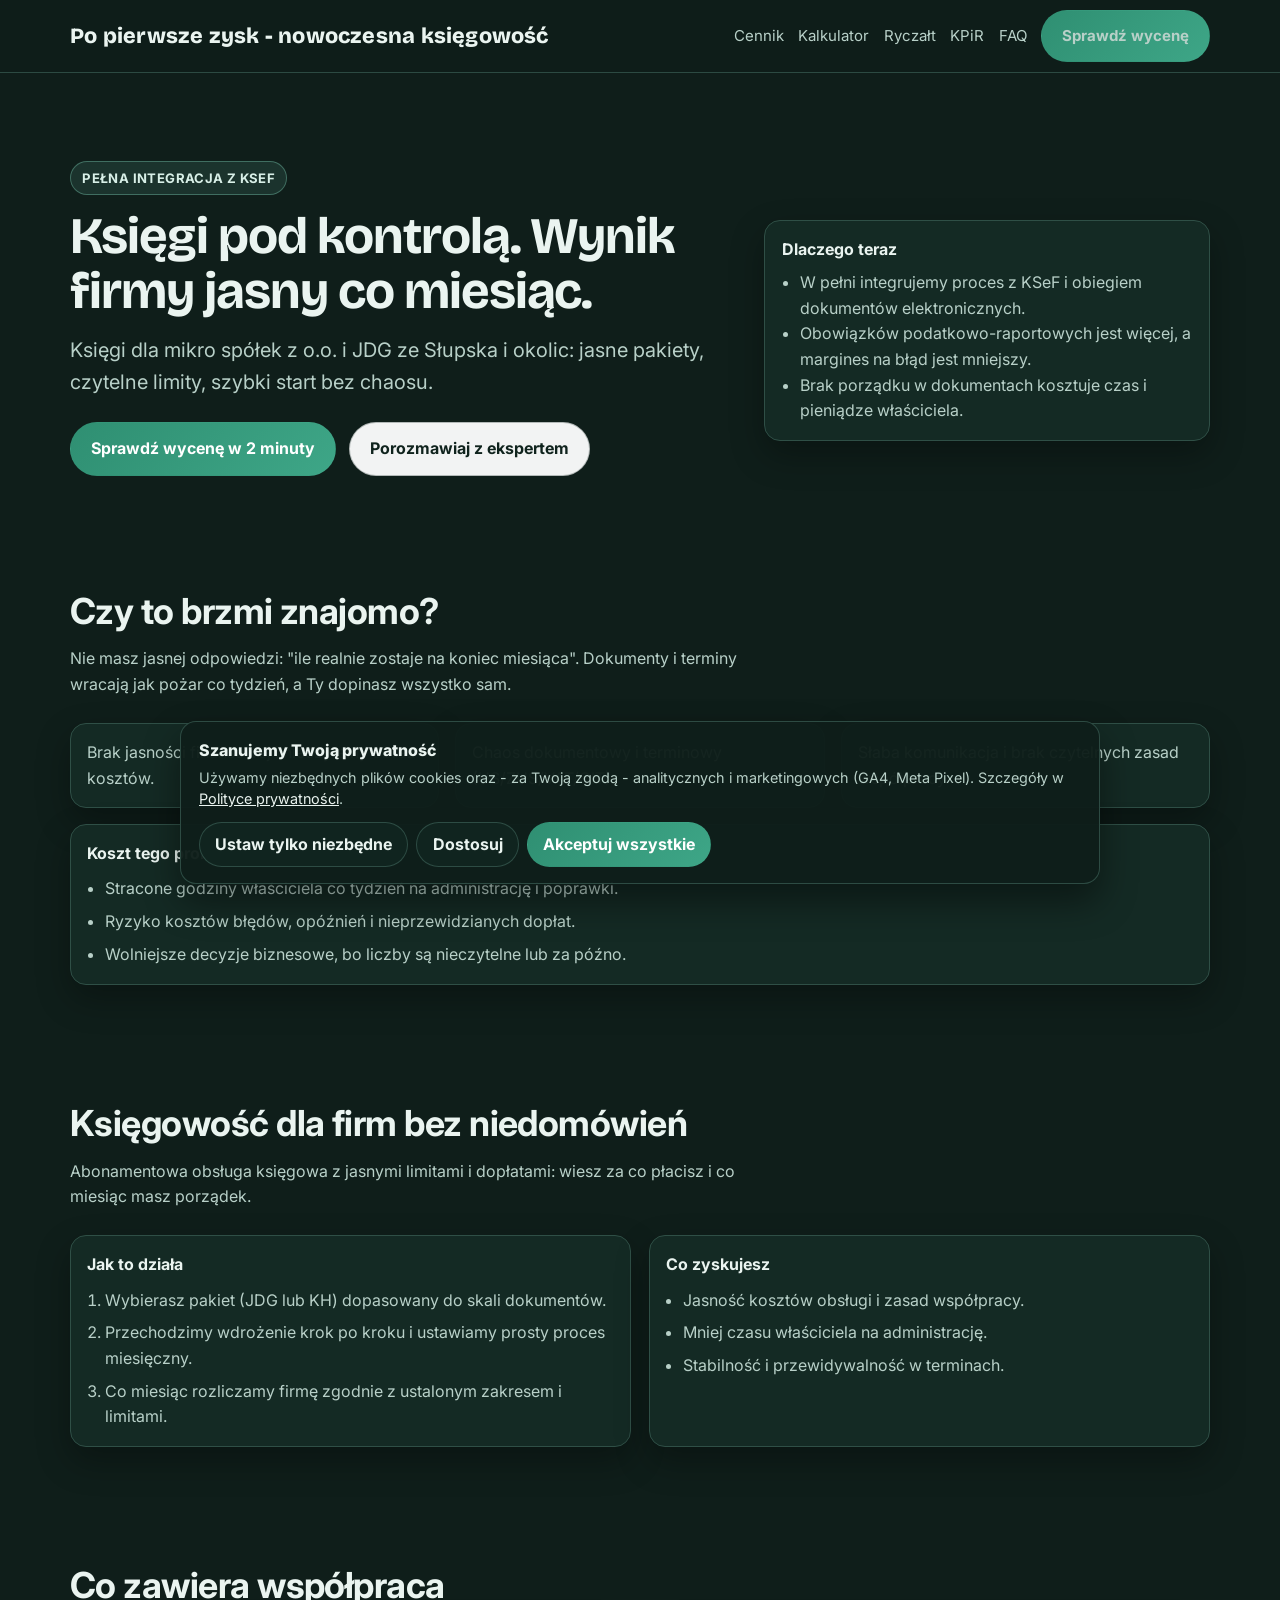
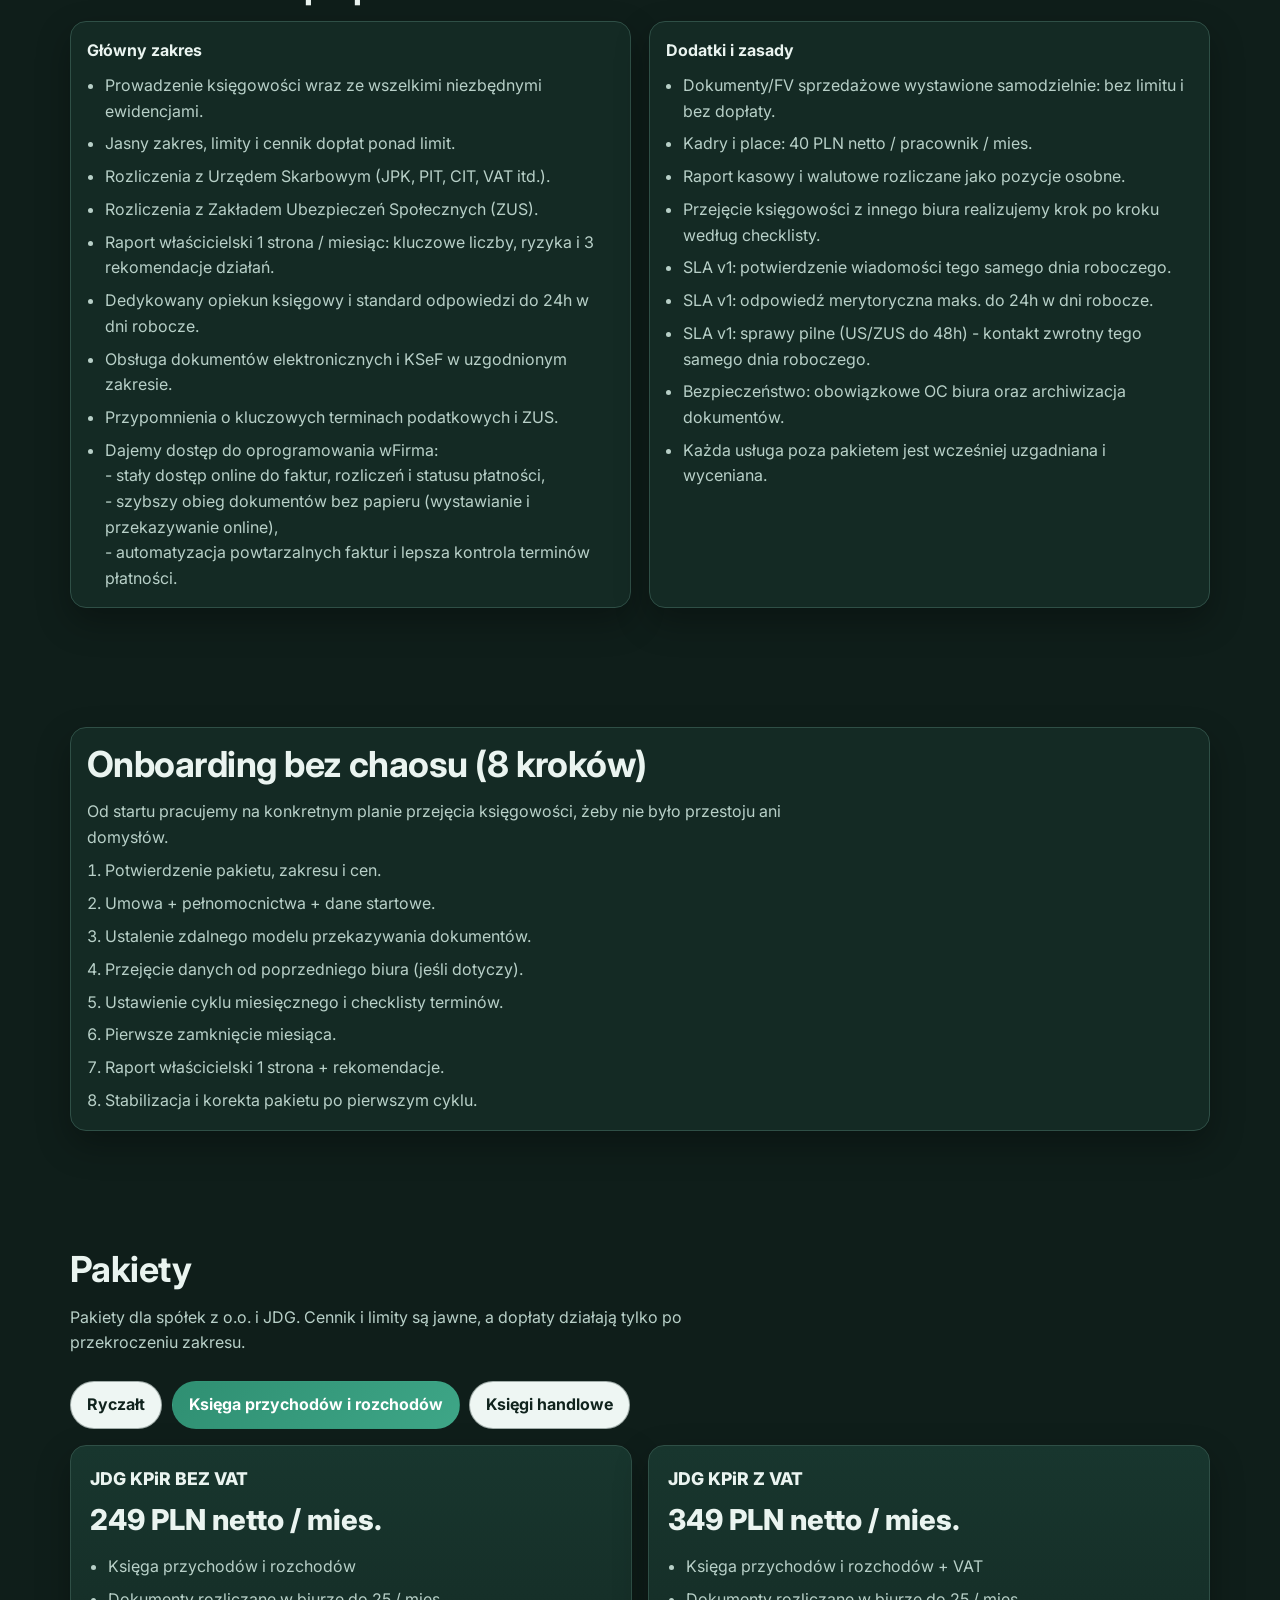
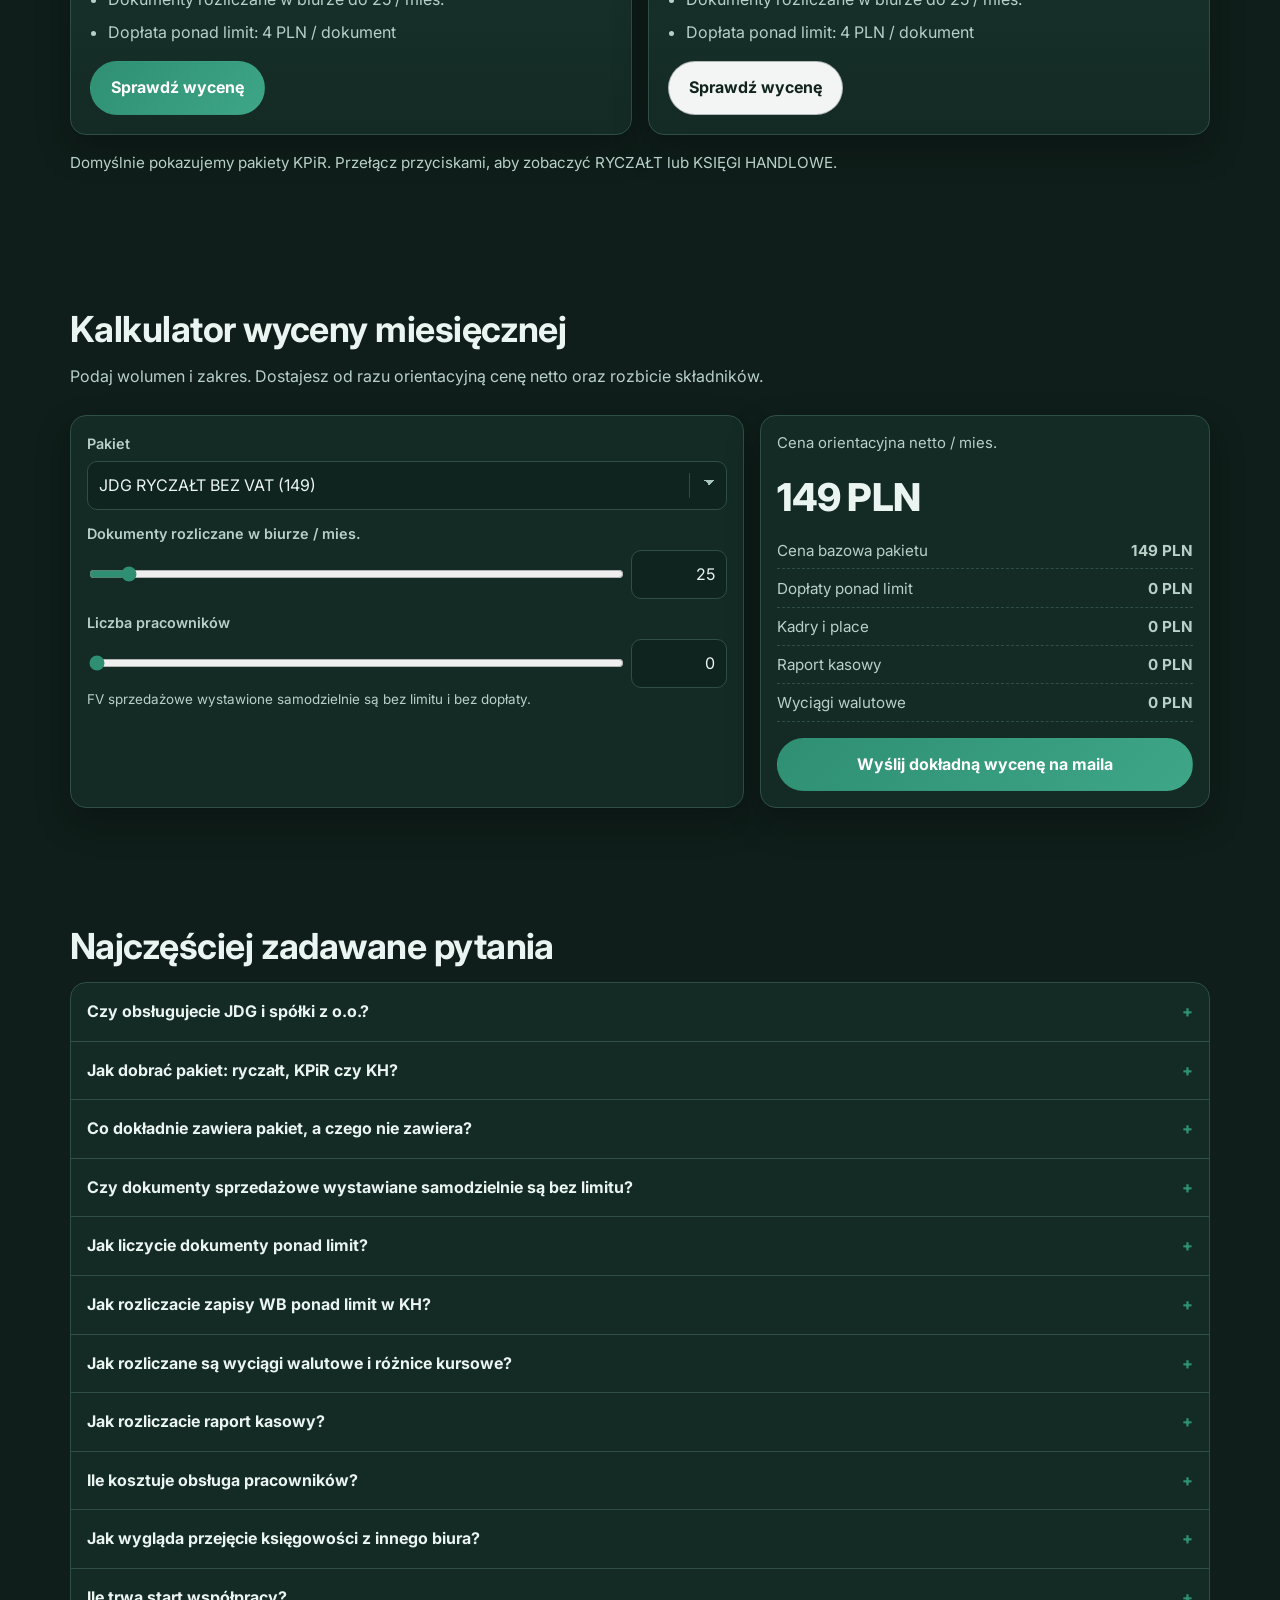
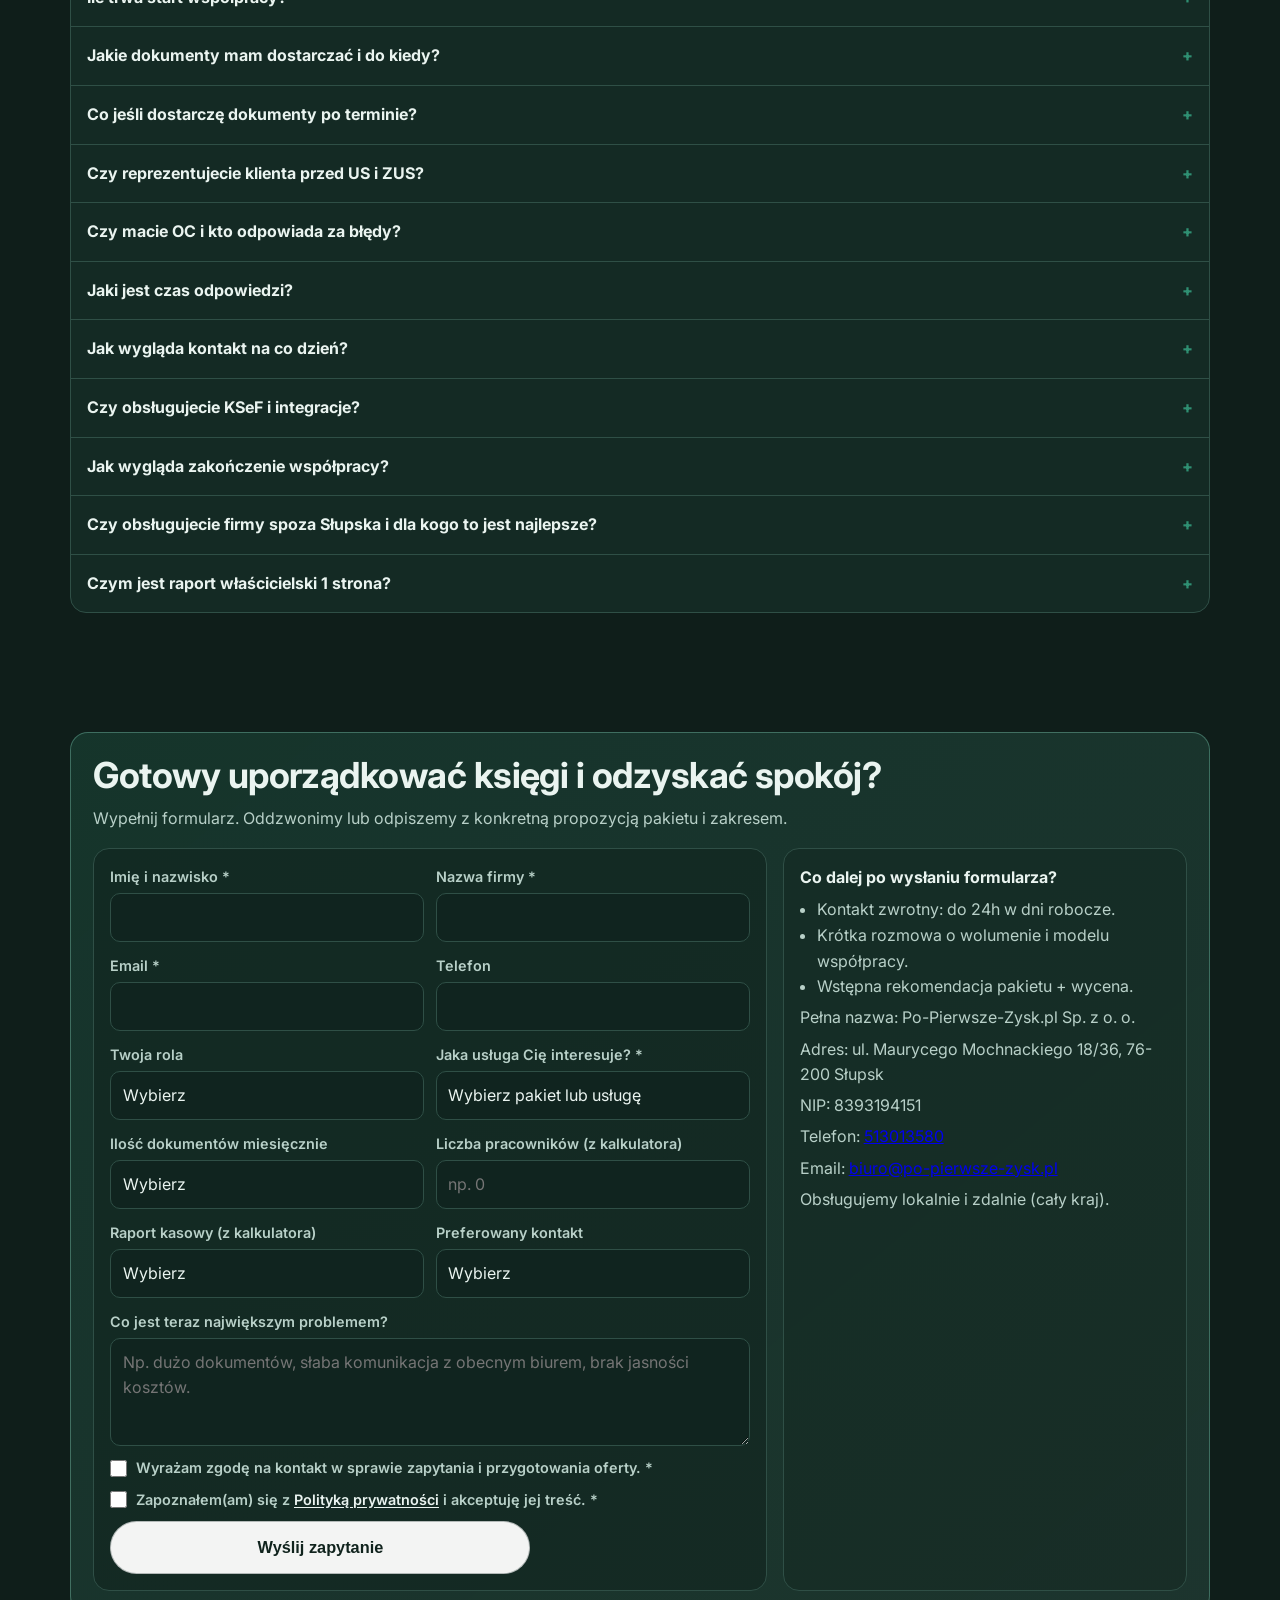
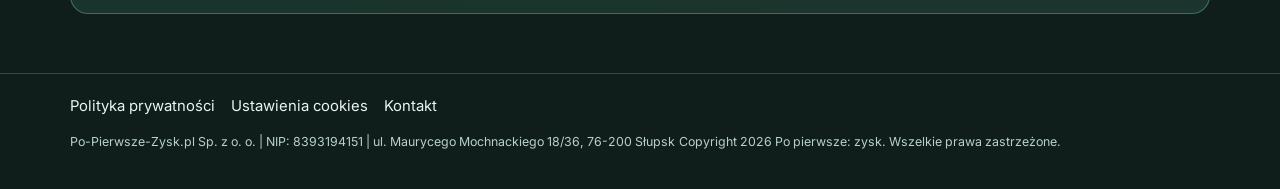
==== index.html @ f2d16a64 "init: po-pierwsze-zysk site" ====
<!doctype html>
<html lang="pl">
<head>
  <meta charset="utf-8">
  <meta name="viewport" content="width=device-width, initial-scale=1">
  <title>Po pierwsze: zysk | Nowoczesna księgowość dla firm</title>
  <meta name="description" content="Księgowość dla JDG i mikro spółek z o.o. Jasne pakiety, czytelne limity i szybki start bez chaosu.">
  <meta name="robots" content="index,follow">
  <link rel="canonical" href="https://po-pierwsze-zysk.pl/">
  <meta property="og:type" content="website">
  <meta property="og:locale" content="pl_PL">
  <meta property="og:title" content="Po pierwsze: zysk | Nowoczesna księgowość dla firm">
  <meta property="og:description" content="Księgowość dla JDG i mikro spółek z o.o. Jasne pakiety, czytelne limity i szybki start bez chaosu.">
  <meta property="og:url" content="https://po-pierwsze-zysk.pl/">
  <meta name="twitter:card" content="summary">
  <link rel="icon" type="image/svg+xml" href="data:image/svg+xml,%3Csvg xmlns='http://www.w3.org/2000/svg' viewBox='0 0 64 64'%3E%3Crect width='64' height='64' rx='14' fill='%230f2a23'/%3E%3Ctext x='32' y='41' text-anchor='middle' font-family='Arial' font-size='24' fill='%23d8efe7'%3EPZ%3C/text%3E%3C/svg%3E">
  <link rel="preconnect" href="https://fonts.googleapis.com">
  <link rel="preconnect" href="https://fonts.gstatic.com" crossorigin>
  <link href="https://fonts.googleapis.com/css2?family=Bricolage+Grotesque:wght@500;700;800&family=Inter:wght@400;500;600;700;800&display=swap" rel="stylesheet">
  <script>
    window.PIERWSZE_ZYSK_SITE = window.PIERWSZE_ZYSK_SITE || {};
    window.PIERWSZE_ZYSK_SITE.gaMeasurementId = "G-PWDPCYBSS1";
    window.PIERWSZE_ZYSK_SITE.metaPixelId = "1621726141874033";
    window.PIERWSZE_ZYSK_SITE.cookieConsentStorageKey = "ppz_cookie_consent_v1";
    window.PIERWSZE_ZYSK_SITE.cookieConsentVersion = "2026-02-25";
    window.PIERWSZE_ZYSK_SITE.attributionStorageKey = "ppz_attribution_v1";
  </script>
  <script src="./assets/ppz-consent.js"></script>
  <style>
    :root {
      --bg: #0f1e1a;
      --surface: #142a24;
      --surface-soft: #1b3630;
      --text: #eaf4f0;
      --text-muted: #b8d0c8;
      --border: #2f4f46;
      --primary: #2f8f72;
      --primary-strong: #226a55;
      --accent: #6eb7a0;
      --shadow: 0 14px 34px rgba(0, 0, 0, 0.3);
      --radius: 16px;
      --maxw: 1140px;
    }

    * { box-sizing: border-box; }
    html { scroll-behavior: smooth; }
    body {
      margin: 0;
      font-family: Inter, "SF Pro Display", -apple-system, BlinkMacSystemFont, "Segoe UI", sans-serif;
      color: var(--text);
      background:
        radial-gradient(1200px 520px at 20% -8%, rgba(47,143,114,0.22), transparent 62%),
        radial-gradient(1000px 450px at 88% -12%, rgba(110,183,160,0.14), transparent 62%),
        var(--bg);
      line-height: 1.6;
    }

    .container {
      width: min(var(--maxw), 92vw);
      margin-inline: auto;
    }

    .site-header {
      position: sticky;
      top: 0;
      z-index: 20;
      border-bottom: 1px solid rgba(47, 79, 70, 0.92);
      background: rgba(15, 30, 26, 0.92);
      backdrop-filter: blur(10px);
    }

    .nav-wrap {
      display: flex;
      align-items: center;
      justify-content: space-between;
      min-height: 72px;
      gap: 1rem;
    }

    .brand {
      font-weight: 800;
      font-size: clamp(1.12rem, 1.7vw, 1.36rem);
      letter-spacing: 0.01em;
      font-family: "Bricolage Grotesque", Inter, sans-serif;
      color: var(--text);
      text-decoration: none;
    }

    .nav {
      display: flex;
      align-items: center;
      gap: 0.9rem;
      flex-wrap: wrap;
    }

    .nav a {
      color: var(--text-muted);
      text-decoration: none;
      font-size: 0.94rem;
      transition: color 180ms ease;
    }

    .nav a:hover,
    .nav a:focus-visible { color: var(--text); }

    .btn {
      display: inline-flex;
      align-items: center;
      justify-content: center;
      border-radius: 999px;
      border: 1px solid transparent;
      padding: 0.8rem 1.25rem;
      font-weight: 700;
      text-decoration: none;
      transition: transform 180ms ease, box-shadow 180ms ease, background-color 180ms ease;
      cursor: pointer;
      white-space: nowrap;
    }

    .btn:hover,
    .btn:focus-visible {
      transform: translateY(-2px);
      box-shadow: 0 10px 24px rgba(47, 143, 114, 0.35);
    }

    .btn-primary {
      background: linear-gradient(135deg, var(--primary), #3ea687);
      color: #fff;
    }

    .btn-primary:hover,
    .btn-primary:focus-visible { background: linear-gradient(135deg, var(--primary-strong), #2f8f72); }

    .btn-ghost {
      border-color: rgba(16, 35, 29, 0.28);
      background: rgba(255,255,255,0.95);
      color: #10231d;
    }

    .btn-ghost:hover,
    .btn-ghost:focus-visible {
      background: #ffffff;
      color: #081711;
      border-color: rgba(16, 35, 29, 0.45);
    }

    .btn-contact-submit {
      width: 100%;
      max-width: 420px;
      padding: 0.98rem 1.55rem;
      font-size: 1.02rem;
    }

    .hero {
      padding: 5.5rem 0 3.5rem;
    }

    .hero-grid {
      display: grid;
      grid-template-columns: 1fr;
      gap: 1.5rem;
      align-items: center;
    }

    .hero-badge {
      display: inline-flex;
      align-items: center;
      gap: 0.45rem;
      margin: 0 0 0.85rem;
      padding: 0.35rem 0.7rem;
      border-radius: 999px;
      border: 1px solid rgba(110, 183, 160, 0.45);
      background: rgba(110, 183, 160, 0.14);
      color: #d8efe7;
      font-size: 0.82rem;
      font-weight: 700;
      letter-spacing: 0.03em;
      text-transform: uppercase;
    }

    h1 {
      margin: 0;
      font-family: "Bricolage Grotesque", Inter, sans-serif;
      font-size: clamp(2rem, 4vw, 3.8rem);
      line-height: 1.07;
      letter-spacing: -0.02em;
    }

    .lead {
      margin: 1rem 0 0;
      color: var(--text-muted);
      font-size: clamp(1rem, 2vw, 1.25rem);
      max-width: 66ch;
    }

    .hero-cta {
      margin-top: 1.5rem;
      display: flex;
      gap: 0.8rem;
      flex-wrap: wrap;
    }

    .hero-note {
      margin-top: 1.5rem;
      border: 1px solid var(--border);
      border-radius: var(--radius);
      background: var(--surface);
      box-shadow: var(--shadow);
      padding: 1rem 1.1rem;
    }

    .hero-note ul {
      margin: 0.5rem 0 0;
      padding-left: 1.1rem;
      color: var(--text-muted);
    }

    section {
      padding: 3.7rem 0;
    }

    h2 {
      margin: 0 0 0.9rem;
      font-size: clamp(1.6rem, 2.8vw, 2.35rem);
      line-height: 1.15;
      letter-spacing: -0.015em;
    }

    .section-intro {
      margin: 0 0 1.6rem;
      color: var(--text-muted);
      max-width: 70ch;
    }

    .cards {
      display: grid;
      grid-template-columns: 1fr;
      gap: 1rem;
    }

    .card {
      background: var(--surface);
      border: 1px solid var(--border);
      border-radius: var(--radius);
      padding: 1rem 1rem;
      box-shadow: var(--shadow);
      transition: transform 180ms ease, box-shadow 180ms ease;
    }

    .card:hover,
    .card:focus-within {
      transform: translateY(-4px);
      box-shadow: 0 16px 34px rgba(0, 0, 0, 0.32);
    }

    .card p {
      margin: 0;
      color: var(--text-muted);
    }

    .list {
      margin: 0;
      padding-left: 1.1rem;
      color: var(--text-muted);
    }

    .list li + li { margin-top: 0.45rem; }

    .split {
      display: grid;
      gap: 1.1rem;
      grid-template-columns: 1fr;
    }

    .pricing {
      display: grid;
      gap: 1rem;
      grid-template-columns: 1fr;
    }

    .pricing-switch {
      display: flex;
      flex-wrap: wrap;
      gap: 0.6rem;
      margin-bottom: 1rem;
    }

    .pricing-switch-btn {
      border: 1px solid rgba(16, 35, 29, 0.35);
      border-radius: 999px;
      background: #eef6f3;
      color: #10231d;
      padding: 0.62rem 1rem;
      font: inherit;
      font-weight: 700;
      cursor: pointer;
      transition: background-color 160ms ease, color 160ms ease, border-color 160ms ease, transform 160ms ease;
    }

    .pricing-switch-btn:hover,
    .pricing-switch-btn:focus-visible {
      transform: translateY(-1px);
      border-color: rgba(47, 143, 114, 0.9);
      background: #ffffff;
      color: #081711;
    }

    .pricing-switch-btn[aria-pressed="true"] {
      background: linear-gradient(135deg, var(--primary), #3ea687);
      color: #fff;
      border-color: transparent;
    }

    .pricing-group {
      display: none;
      gap: 1rem;
      grid-template-columns: 1fr;
    }

    .pricing-group.is-active {
      display: grid;
    }

    .price-card {
      border: 1px solid var(--border);
      border-radius: var(--radius);
      background: linear-gradient(180deg, #18362e, #142a24);
      box-shadow: var(--shadow);
      padding: 1.2rem;
      transition: transform 180ms ease, box-shadow 180ms ease;
    }

    .price-card:hover {
      transform: translateY(-4px);
      box-shadow: 0 18px 36px rgba(47, 143, 114, 0.25);
    }

    .price-name {
      margin: 0;
      font-size: 1.1rem;
      font-weight: 800;
    }

    .price-value {
      margin: 0.25rem 0 0.7rem;
      font-size: 1.8rem;
      font-weight: 800;
    }

    .price-note {
      margin-top: 1rem;
      color: var(--text-muted);
      font-size: 0.95rem;
    }

    .calc-wrap {
      display: grid;
      gap: 1rem;
      grid-template-columns: 1fr;
    }

    .calc-panel {
      border: 1px solid var(--border);
      border-radius: var(--radius);
      background: var(--surface);
      box-shadow: var(--shadow);
      padding: 1rem;
    }

    .calc-grid {
      display: grid;
      gap: 0.75rem;
      grid-template-columns: 1fr;
    }

    .calc-field {
      display: grid;
      gap: 0.35rem;
    }

    .calc-field-full {
      grid-column: 1 / -1;
    }

    .calc-field label {
      font-size: 0.9rem;
      color: var(--text-muted);
      font-weight: 600;
      display: flex;
      justify-content: space-between;
      align-items: center;
      gap: 0.6rem;
    }

    .calc-field input,
    .calc-field select {
      width: 100%;
      border: 1px solid var(--border);
      border-radius: 10px;
      background: #10241f;
      color: var(--text);
      padding: 0.65rem 0.7rem;
      font: inherit;
    }

    .calc-field select,
    .contact-field select {
      appearance: none;
      -webkit-appearance: none;
      -moz-appearance: none;
      background-image:
        linear-gradient(45deg, transparent 50%, #a8c6bc 50%),
        linear-gradient(135deg, #a8c6bc 50%, transparent 50%),
        linear-gradient(to right, rgba(47, 79, 70, 0.95), rgba(47, 79, 70, 0.95));
      background-position:
        calc(100% - 17px) calc(50% - 3px),
        calc(100% - 12px) calc(50% - 3px),
        calc(100% - 2.3rem) 50%;
      background-size: 5px 5px, 5px 5px, 1px 1.55rem;
      background-repeat: no-repeat;
      padding-right: 2.7rem;
      cursor: pointer;
      transition: border-color 160ms ease, background-color 160ms ease, box-shadow 160ms ease;
    }

    .calc-field select:hover,
    .contact-field select:hover {
      border-color: rgba(62, 166, 135, 0.7);
      background-color: #123129;
    }

    .calc-field input:focus-visible,
    .calc-field select:focus-visible {
      outline: 2px solid rgba(62, 166, 135, 0.5);
      outline-offset: 1px;
      border-color: rgba(62, 166, 135, 0.6);
    }

    .calc-field input[type="range"] {
      padding: 0;
      border: 0;
      background: transparent;
      accent-color: var(--primary);
    }

    .calc-range-row {
      display: grid;
      gap: 0.6rem;
      grid-template-columns: 1fr 96px;
      align-items: center;
    }

    .calc-number {
      text-align: right;
      font-weight: 700;
      appearance: textfield;
      -moz-appearance: textfield;
    }

    .calc-number::-webkit-outer-spin-button,
    .calc-number::-webkit-inner-spin-button {
      -webkit-appearance: none;
      margin: 0;
    }

    .slider-val {
      display: inline-block;
      min-width: 2.1rem;
      padding: 0.08rem 0.45rem;
      border: 1px solid var(--border);
      border-radius: 999px;
      background: #10241f;
      color: var(--text);
      text-align: center;
      font-size: 0.84rem;
      font-weight: 700;
      line-height: 1.3;
    }

    .calc-hint {
      margin: 0.1rem 0 0;
      color: var(--text-muted);
      font-size: 0.84rem;
    }

    .calc-result {
      display: grid;
      gap: 0.65rem;
    }

    .calc-total {
      font-size: clamp(1.7rem, 3vw, 2.4rem);
      font-weight: 800;
      letter-spacing: -0.02em;
      margin: 0;
    }

    .calc-breakdown {
      margin: 0;
      padding: 0;
      list-style: none;
      display: grid;
      gap: 0.45rem;
      color: var(--text-muted);
    }

    .calc-breakdown li {
      display: flex;
      justify-content: space-between;
      gap: 1rem;
      border-bottom: 1px dashed var(--border);
      padding-bottom: 0.35rem;
      font-size: 0.95rem;
    }

    .faq {
      border: 1px solid var(--border);
      border-radius: var(--radius);
      overflow: hidden;
      background: var(--surface);
    }

    .faq-item + .faq-item { border-top: 1px solid var(--border); }

    .faq-q {
      width: 100%;
      border: 0;
      background: transparent;
      color: var(--text);
      text-align: left;
      padding: 1rem 1rem;
      font: inherit;
      font-weight: 700;
      display: flex;
      justify-content: space-between;
      gap: 1rem;
      cursor: pointer;
    }

    .faq-q:hover { background: var(--surface-soft); }

    .faq-q .chevron {
      transition: transform 220ms ease;
      color: var(--primary);
      font-weight: 800;
    }

    .faq-q[aria-expanded="true"] .chevron { transform: rotate(180deg); }

    .faq-a {
      max-height: 0;
      overflow: hidden;
      transition: max-height 240ms ease;
    }

    .faq-a p {
      margin: 0;
      padding: 0 1rem 1rem;
      color: var(--text-muted);
    }

    .cta-band {
      border: 1px solid rgba(110, 183, 160, 0.45);
      border-radius: calc(var(--radius) + 2px);
      background: linear-gradient(140deg, rgba(47,143,114,0.2), rgba(110,183,160,0.15));
      padding: 1.4rem;
    }

    .cta-band h2 { margin-bottom: 0.6rem; }

    .contact-layout {
      display: grid;
      gap: 1rem;
      grid-template-columns: 1fr;
    }

    .contact-form {
      border: 1px solid var(--border);
      border-radius: var(--radius);
      background: rgba(15, 30, 26, 0.45);
      padding: 1rem;
    }

    .contact-grid {
      display: grid;
      gap: 0.75rem;
      grid-template-columns: 1fr;
    }

    .contact-field {
      display: grid;
      gap: 0.35rem;
    }

    .contact-field label {
      color: var(--text-muted);
      font-size: 0.9rem;
      font-weight: 600;
    }

    .contact-field input,
    .contact-field select,
    .contact-field textarea {
      width: 100%;
      border: 1px solid var(--border);
      border-radius: 10px;
      background: #10241f;
      color: var(--text);
      padding: 0.65rem 0.7rem;
      font: inherit;
    }

    .contact-field textarea {
      min-height: 108px;
      resize: vertical;
    }

    .contact-field input:focus-visible,
    .contact-field select:focus-visible,
    .contact-field textarea:focus-visible {
      outline: 2px solid rgba(62, 166, 135, 0.5);
      outline-offset: 1px;
      border-color: rgba(62, 166, 135, 0.6);
    }

    .contact-field-full {
      grid-column: 1 / -1;
    }

    .contact-consent {
      display: flex;
      align-items: flex-start;
      gap: 0.55rem;
      color: var(--text-muted);
      font-size: 0.88rem;
      width: fit-content;
    }

    .contact-consent span {
      line-height: 1.35;
    }

    .contact-consent a {
      color: var(--text);
      text-underline-offset: 2px;
    }

    .contact-consent a:hover,
    .contact-consent a:focus-visible {
      color: #ffffff;
    }

    .contact-consent input {
      width: auto;
      min-width: 1.05rem;
      height: 1.05rem;
      margin: 0.1rem 0 0;
      flex: 0 0 auto;
      accent-color: var(--primary);
    }

    .contact-actions {
      display: flex;
      flex-wrap: wrap;
      gap: 0.6rem;
      align-items: center;
    }

    .contact-side {
      border: 1px solid var(--border);
      border-radius: var(--radius);
      background: rgba(15, 30, 26, 0.3);
      padding: 1rem;
      color: var(--text-muted);
    }

    .contact-side strong {
      display: block;
      margin-bottom: 0.45rem;
      color: var(--text);
    }

    .contact-side ul {
      margin: 0.45rem 0 0;
      padding-left: 1.1rem;
    }

    .contact-side p {
      margin: 0.35rem 0 0;
    }

    .footer {
      border-top: 1px solid var(--border);
      padding: 1.3rem 0 2.2rem;
      color: var(--text-muted);
      font-size: 0.93rem;
    }

    .footer-links {
      display: flex;
      flex-wrap: wrap;
      gap: 1rem;
      margin-bottom: 0.7rem;
    }

    .footer a {
      color: var(--text);
      text-decoration: none;
    }

    .footer a:hover,
    .footer a:focus-visible { text-decoration: underline; }

    .reveal {
      opacity: 0;
      transform: translateY(18px);
      transition: opacity 420ms ease, transform 420ms ease;
    }

    .reveal.in-view {
      opacity: 1;
      transform: translateY(0);
    }

    @media (min-width: 760px) {
      .cards { grid-template-columns: repeat(3, minmax(0, 1fr)); }
      .split { grid-template-columns: repeat(2, minmax(0, 1fr)); }
      .pricing { grid-template-columns: 1fr; }
      .pricing-group { grid-template-columns: repeat(2, minmax(0, 1fr)); }
      .hero-grid { grid-template-columns: 1.2fr 0.8fr; }
      .calc-wrap { grid-template-columns: 1.2fr 0.8fr; }
      .calc-grid { grid-template-columns: 1fr; }
      .contact-layout { grid-template-columns: 1.25fr 0.75fr; }
      .contact-grid { grid-template-columns: repeat(2, minmax(0, 1fr)); }
    }

    @media (prefers-reduced-motion: reduce) {
      html { scroll-behavior: auto; }
      .reveal, .card, .btn, .price-card, .faq-a, .faq-q .chevron {
        transition: none !important;
      }
    }
  </style>
</head>
<body>
  <header class="site-header" aria-label="Nagłówek strony">
    <div class="container nav-wrap">
      <a class="brand" href="#top">Po pierwsze zysk - nowoczesna księgowość</a>
      <nav class="nav" aria-label="Nawigacja główna">
        <a href="#cennik">Cennik</a>
        <a href="#kalkulator">Kalkulator</a>
        <a href="./ryczalt-ewidencjonowany.html">Ryczałt</a>
        <a href="./kpir-ksiega-przychodow-i-rozchodow.html">KPiR</a>
        <a href="#faq">FAQ</a>
        <a class="btn btn-primary" href="#kalkulator">Sprawdź wycenę</a>
      </nav>
    </div>
  </header>

  <main id="top">
    <section class="hero">
      <div class="container hero-grid">
        <div class="reveal">
          <p class="hero-badge">Pełna integracja z KSeF</p>
          <h1>Księgi pod kontrolą. Wynik firmy jasny co miesiąc.</h1>
          <p class="lead">Księgi dla mikro spółek z o.o. i JDG ze Słupska i okolic: jasne pakiety, czytelne limity, szybki start bez chaosu.</p>
          <div class="hero-cta">
            <a class="btn btn-primary" href="#kalkulator">Sprawdź wycenę w 2 minuty</a>
            <a class="btn btn-ghost" href="#kontakt">Porozmawiaj z ekspertem</a>
          </div>
        </div>
        <aside class="hero-note reveal" aria-label="Dlaczego teraz">
          <strong>Dlaczego teraz</strong>
          <ul>
            <li>W pełni integrujemy proces z KSeF i obiegiem dokumentów elektronicznych.</li>
            <li>Obowiązków podatkowo-raportowych jest więcej, a margines na błąd jest mniejszy.</li>
            <li>Brak porządku w dokumentach kosztuje czas i pieniądze właściciela.</li>
          </ul>
        </aside>
      </div>
    </section>

    <section id="problem" class="container">
      <h2 class="reveal">Czy to brzmi znajomo?</h2>
      <p class="section-intro reveal">Nie masz jasnej odpowiedzi: "ile realnie zostaje na koniec miesiąca". Dokumenty i terminy wracają jak pożar co tydzień, a Ty dopinasz wszystko sam.</p>
      <div class="cards">
        <article class="card reveal"><p>Brak jasności finansowej i nieczytelny obraz kosztów.</p></article>
        <article class="card reveal"><p>Chaos dokumentowy i terminowy (US/ZUS/VAT/CIT).</p></article>
        <article class="card reveal"><p>Słaba komunikacja i brak czytelnych zasad współpracy.</p></article>
      </div>
      <div class="card reveal" style="margin-top:1rem;">
        <strong>Koszt tego problemu</strong>
        <ul class="list" style="margin-top:0.6rem;">
          <li>Stracone godziny właściciela co tydzień na administrację i poprawki.</li>
          <li>Ryzyko kosztów błędów, opóźnień i nieprzewidzianych dopłat.</li>
          <li>Wolniejsze decyzje biznesowe, bo liczby są nieczytelne lub za późno.</li>
        </ul>
      </div>
    </section>

    <section id="rozwiazanie" class="container">
      <h2 class="reveal">Księgowość dla firm bez niedomówień</h2>
      <p class="section-intro reveal">Abonamentowa obsługa księgowa z jasnymi limitami i dopłatami: wiesz za co płacisz i co miesiąc masz porządek.</p>
      <div class="split">
        <article class="card reveal">
          <strong>Jak to działa</strong>
          <ol class="list" style="margin-top:0.6rem;">
            <li>Wybierasz pakiet (JDG lub KH) dopasowany do skali dokumentów.</li>
            <li>Przechodzimy wdrożenie krok po kroku i ustawiamy prosty proces miesięczny.</li>
            <li>Co miesiąc rozliczamy firmę zgodnie z ustalonym zakresem i limitami.</li>
          </ol>
        </article>
        <article class="card reveal">
          <strong>Co zyskujesz</strong>
          <ul class="list" style="margin-top:0.6rem;">
            <li>Jasność kosztów obsługi i zasad współpracy.</li>
            <li>Mniej czasu właściciela na administrację.</li>
            <li>Stabilność i przewidywalność w terminach.</li>
          </ul>
        </article>
      </div>
    </section>

    <section id="stack" class="container">
      <h2 class="reveal">Co zawiera współpraca</h2>
      <div class="split">
        <article class="card reveal">
          <strong>Główny zakres</strong>
          <ul class="list" style="margin-top:0.6rem;">
            <li>Prowadzenie księgowości wraz ze wszelkimi niezbędnymi ewidencjami.</li>
            <li>Jasny zakres, limity i cennik dopłat ponad limit.</li>
            <li>Rozliczenia z Urzędem Skarbowym (JPK, PIT, CIT, VAT itd.).</li>
            <li>Rozliczenia z Zakładem Ubezpieczeń Społecznych (ZUS).</li>
            <li>Raport właścicielski 1 strona / miesiąc: kluczowe liczby, ryzyka i 3 rekomendacje działań.</li>
            <li>Dedykowany opiekun księgowy i standard odpowiedzi do 24h w dni robocze.</li>
            <li>Obsługa dokumentów elektronicznych i KSeF w uzgodnionym zakresie.</li>
            <li>Przypomnienia o kluczowych terminach podatkowych i ZUS.</li>
            <li>Dajemy dostęp do oprogramowania wFirma:
              <br>- stały dostęp online do faktur, rozliczeń i statusu płatności,
              <br>- szybszy obieg dokumentów bez papieru (wystawianie i przekazywanie online),
              <br>- automatyzacja powtarzalnych faktur i lepsza kontrola terminów płatności.
            </li>
          </ul>
        </article>
        <article class="card reveal">
          <strong>Dodatki i zasady</strong>
          <ul class="list" style="margin-top:0.6rem;">
            <li>Dokumenty/FV sprzedażowe wystawione samodzielnie: bez limitu i bez dopłaty.</li>
            <li>Kadry i place: 40 PLN netto / pracownik / mies.</li>
            <li>Raport kasowy i walutowe rozliczane jako pozycje osobne.</li>
            <li>Przejęcie księgowości z innego biura realizujemy krok po kroku według checklisty.</li>
            <li>SLA v1: potwierdzenie wiadomości tego samego dnia roboczego.</li>
            <li>SLA v1: odpowiedź merytoryczna maks. do 24h w dni robocze.</li>
            <li>SLA v1: sprawy pilne (US/ZUS do 48h) - kontakt zwrotny tego samego dnia roboczego.</li>
            <li>Bezpieczeństwo: obowiązkowe OC biura oraz archiwizacja dokumentów.</li>
            <li>Każda usługa poza pakietem jest wcześniej uzgadniana i wyceniana.</li>
          </ul>
        </article>
      </div>
    </section>

    <section class="container">
      <div class="card reveal">
        <h2 style="margin-top:0;">Onboarding bez chaosu (8 kroków)</h2>
        <p class="section-intro" style="margin-bottom:0.5rem;">Od startu pracujemy na konkretnym planie przejęcia księgowości, żeby nie było przestoju ani domysłów.</p>
        <ol class="list">
          <li>Potwierdzenie pakietu, zakresu i cen.</li>
          <li>Umowa + pełnomocnictwa + dane startowe.</li>
          <li>Ustalenie zdalnego modelu przekazywania dokumentów.</li>
          <li>Przejęcie danych od poprzedniego biura (jeśli dotyczy).</li>
          <li>Ustawienie cyklu miesięcznego i checklisty terminów.</li>
          <li>Pierwsze zamknięcie miesiąca.</li>
          <li>Raport właścicielski 1 strona + rekomendacje.</li>
          <li>Stabilizacja i korekta pakietu po pierwszym cyklu.</li>
        </ol>
      </div>
    </section>

    <section id="cennik" class="container">
      <h2 class="reveal">Pakiety</h2>
      <p class="section-intro reveal">Pakiety dla spółek z o.o. i JDG. Cennik i limity są jawne, a dopłaty działają tylko po przekroczeniu zakresu.</p>
      <div class="pricing-switch reveal" role="group" aria-label="Typ księgowości">
        <button class="pricing-switch-btn" type="button" aria-pressed="false" data-pricing-tab="ryczalt">Ryczałt</button>
        <button class="pricing-switch-btn" type="button" aria-pressed="true" data-pricing-tab="kpir">Księga przychodów i rozchodów</button>
        <button class="pricing-switch-btn" type="button" aria-pressed="false" data-pricing-tab="kh">Księgi handlowe</button>
      </div>
      <div class="pricing">
        <div class="pricing-group" data-pricing-group="ryczalt">
          <article class="price-card" aria-label="Pakiet JDG RYCZAŁT BEZ VAT">
            <p class="price-name">JDG RYCZAŁT BEZ VAT</p>
            <p class="price-value">149 PLN netto / mies.</p>
            <ul class="list">
              <li>Ryczałt ewidencjonowany</li>
              <li>Dokumenty rozliczane w biurze do 25 / mies.</li>
              <li>Dopłata ponad limit: 4 PLN / dokument</li>
            </ul>
            <a class="btn btn-primary" href="#kalkulator" style="margin-top:1rem;">Sprawdź wycenę</a>
          </article>
          <article class="price-card" aria-label="Pakiet JDG RYCZAŁT Z VAT">
            <p class="price-name">JDG RYCZAŁT Z VAT</p>
            <p class="price-value">249 PLN netto / mies.</p>
            <ul class="list">
              <li>Ryczałt ewidencjonowany + VAT</li>
              <li>Dokumenty rozliczane w biurze do 25 / mies.</li>
              <li>Dopłata ponad limit: 4 PLN / dokument</li>
            </ul>
            <a class="btn btn-ghost" href="#kalkulator" style="margin-top:1rem;">Sprawdź wycenę</a>
          </article>
        </div>

        <div class="pricing-group is-active" data-pricing-group="kpir">
          <article class="price-card" aria-label="Pakiet JDG KPiR BEZ VAT">
            <p class="price-name">JDG KPiR BEZ VAT</p>
            <p class="price-value">249 PLN netto / mies.</p>
            <ul class="list">
              <li>Księga przychodów i rozchodów</li>
              <li>Dokumenty rozliczane w biurze do 25 / mies.</li>
              <li>Dopłata ponad limit: 4 PLN / dokument</li>
            </ul>
            <a class="btn btn-primary" href="#kalkulator" style="margin-top:1rem;">Sprawdź wycenę</a>
          </article>
          <article class="price-card" aria-label="Pakiet JDG KPiR Z VAT">
            <p class="price-name">JDG KPiR Z VAT</p>
            <p class="price-value">349 PLN netto / mies.</p>
            <ul class="list">
              <li>Księga przychodów i rozchodów + VAT</li>
              <li>Dokumenty rozliczane w biurze do 25 / mies.</li>
              <li>Dopłata ponad limit: 4 PLN / dokument</li>
            </ul>
            <a class="btn btn-ghost" href="#kalkulator" style="margin-top:1rem;">Sprawdź wycenę</a>
          </article>
        </div>

        <div class="pricing-group" data-pricing-group="kh">
          <article class="price-card" aria-label="Pakiet KH MINI">
            <p class="price-name">KH MINI (sp. z o.o.)</p>
            <p class="price-value">599 PLN netto / mies.</p>
            <ul class="list">
              <li>Pełna księgowość</li>
              <li>FV zakupowe do 25 / mies.</li>
              <li>WB do 50 zapisów / mies.</li>
            </ul>
            <a class="btn btn-primary" href="#kalkulator" style="margin-top:1rem;">Sprawdź wycenę</a>
          </article>
          <article class="price-card" aria-label="Pakiet KH CORE">
            <p class="price-name">KH CORE (sp. z o.o.)</p>
            <p class="price-value">999 PLN netto / mies.</p>
            <ul class="list">
              <li>Pełna księgowość</li>
              <li>FV zakupowe do 50 / mies.</li>
              <li>WB do 100 zapisów / mies.</li>
            </ul>
            <a class="btn btn-ghost" href="#kontakt" style="margin-top:1rem;">Porozmawiaj z ekspertem</a>
          </article>
        </div>
      </div>
      <p class="price-note reveal">Domyślnie pokazujemy pakiety KPiR. Przełącz przyciskami, aby zobaczyć RYCZAŁT lub KSIĘGI HANDLOWE.</p>
    </section>

    <section id="kalkulator" class="container">
      <h2 class="reveal">Kalkulator wyceny miesięcznej</h2>
      <p class="section-intro reveal">Podaj wolumen i zakres. Dostajesz od razu orientacyjną cenę netto oraz rozbicie składników.</p>
      <div class="calc-wrap">
        <article class="calc-panel reveal">
          <form id="calc-form" class="calc-grid" aria-label="Kalkulator wyceny">
            <div class="calc-field calc-field-full">
              <label for="calc-package">Pakiet</label>
              <select id="calc-package" name="pakiet">
                <option value="JDG_RYCZALT_BEZ_VAT">JDG RYCZAŁT BEZ VAT (149)</option>
                <option value="JDG_RYCZALT_Z_VAT">JDG RYCZAŁT Z VAT (249)</option>
                <option value="JDG_KPIR_BEZ_VAT">JDG KPiR BEZ VAT (249)</option>
                <option value="JDG_KPIR_Z_VAT">JDG KPiR Z VAT (349)</option>
                <option value="KH_MINI">KH MINI (599)</option>
                <option value="KH_CORE">KH CORE (999)</option>
              </select>
            </div>

            <div class="calc-field" data-group="jdg">
              <label for="calc-docs">Dokumenty rozliczane w biurze / mies.</label>
              <div class="calc-range-row">
                <input id="calc-docs" name="dokumenty" type="range" min="0" max="400" step="1" value="25">
                <input id="calc-docs-input" class="calc-number" type="number" min="0" max="400" step="1" value="25" inputmode="numeric" aria-label="Dokumenty rozliczane w biurze / mies.">
              </div>
            </div>

            <div class="calc-field" data-group="kh">
              <label for="calc-fv">FV zakupowe / mies.</label>
              <div class="calc-range-row">
                <input id="calc-fv" name="fv_zakupowe" type="range" min="0" max="400" step="1" value="25">
                <input id="calc-fv-input" class="calc-number" type="number" min="0" max="400" step="1" value="25" inputmode="numeric" aria-label="FV zakupowe / mies.">
              </div>
            </div>

            <div class="calc-field" data-group="kh">
              <label for="calc-wb">Zapisy WB / mies.</label>
              <div class="calc-range-row">
                <input id="calc-wb" name="wb_zapisy" type="range" min="0" max="1000" step="1" value="50">
                <input id="calc-wb-input" class="calc-number" type="number" min="0" max="1000" step="1" value="50" inputmode="numeric" aria-label="Zapisy WB / mies.">
              </div>
            </div>

            <div class="calc-field">
              <label for="calc-employees">Liczba pracowników</label>
              <div class="calc-range-row">
                <input id="calc-employees" name="pracownicy" type="range" min="0" max="40" step="1" value="0">
                <input id="calc-employees-input" class="calc-number" type="number" min="0" max="40" step="1" value="0" inputmode="numeric" aria-label="Liczba pracowników">
              </div>
            </div>

            <div class="calc-field" data-group="fx">
              <label for="calc-fx">Pozycje walutowe / mies.</label>
              <div class="calc-range-row">
                <input id="calc-fx" name="walutowe" type="range" min="0" max="300" step="1" value="0">
                <input id="calc-fx-input" class="calc-number" type="number" min="0" max="300" step="1" value="0" inputmode="numeric" aria-label="Pozycje walutowe / mies.">
              </div>
            </div>

            <div class="calc-field calc-field-full" data-group="cash-toggle">
              <label for="calc-cash-enabled">Raport kasowy</label>
              <select id="calc-cash-enabled" name="raport_kasowy">
                <option value="0">Nie</option>
                <option value="1">Tak</option>
              </select>
            </div>

            <div class="calc-field" data-group="cash">
              <label for="calc-cash-docs">Dokumenty kasowe / mies.</label>
              <div class="calc-range-row">
                <input id="calc-cash-docs" name="dokumenty_kasowe" type="range" min="0" max="300" step="1" value="0">
                <input id="calc-cash-docs-input" class="calc-number" type="number" min="0" max="300" step="1" value="0" inputmode="numeric" aria-label="Dokumenty kasowe / mies.">
              </div>
            </div>
          </form>
          <p class="calc-hint">FV sprzedażowe wystawione samodzielnie są bez limitu i bez dopłaty.</p>
        </article>

        <aside class="calc-panel calc-result reveal" aria-live="polite">
          <p style="margin:0;color:var(--text-muted);font-size:0.93rem;">Cena orientacyjna netto / mies.</p>
          <p class="calc-total" id="calc-total">0 PLN</p>
          <ul class="calc-breakdown">
            <li><span>Cena bazowa pakietu</span><strong id="calc-base">0 PLN</strong></li>
            <li><span>Dopłaty ponad limit</span><strong id="calc-over">0 PLN</strong></li>
            <li><span>Kadry i place</span><strong id="calc-hr">0 PLN</strong></li>
            <li><span>Raport kasowy</span><strong id="calc-cash">0 PLN</strong></li>
            <li><span>Wyciągi walutowe</span><strong id="calc-fx-out">0 PLN</strong></li>
          </ul>
          <a class="btn btn-primary" href="#kontakt" id="calc-submit" style="margin-top:0.35rem;">Wyślij dokładną wycenę na maila</a>
        </aside>
      </div>
    </section>

    <section id="faq" class="container">
      <h2 class="reveal">Najczęściej zadawane pytania</h2>
      <div class="faq reveal" role="list">
        <article class="faq-item" role="listitem">
          <button class="faq-q" aria-expanded="false" aria-controls="faq-a1" id="faq-q1">Czy obsługujecie JDG i spółki z o.o.?<span class="chevron">+</span></button>
          <div class="faq-a" id="faq-a1" role="region" aria-labelledby="faq-q1"><p>Tak. Obsługujemy JDG (ryczałt, KPiR) oraz mikro spółki z o.o. (KH MINI i KH CORE).</p><p>Zakres i limity są jawne, więc od startu wiesz, czego dotyczy Twój pakiet.</p></div>
        </article>
        <article class="faq-item" role="listitem">
          <button class="faq-q" aria-expanded="false" aria-controls="faq-a2" id="faq-q2">Jak dobrać pakiet: ryczałt, KPiR czy KH?<span class="chevron">+</span></button>
          <div class="faq-a" id="faq-a2" role="region" aria-labelledby="faq-q2"><p>Decyzja zależy od formy działalności i skali dokumentów.</p><p>Na starcie sprawdzamy: formę prawną, VAT, liczbę dokumentów kosztowych, liczbę zapisów WB i kadry.</p></div>
        </article>
        <article class="faq-item" role="listitem">
          <button class="faq-q" aria-expanded="false" aria-controls="faq-a3" id="faq-q3">Co dokładnie zawiera pakiet, a czego nie zawiera?<span class="chevron">+</span></button>
          <div class="faq-a" id="faq-a3" role="region" aria-labelledby="faq-q3"><p>Pakiet obejmuje rozliczenia zgodnie z jego zakresem i limitami.</p><p>Pozycje dodatkowe (np. raport kasowy, walutowe, kadry i place) są rozliczane osobno i jawnie opisane przed startem.</p></div>
        </article>
        <article class="faq-item" role="listitem">
          <button class="faq-q" aria-expanded="false" aria-controls="faq-a4" id="faq-q4">Czy dokumenty sprzedażowe wystawiane samodzielnie są bez limitu?<span class="chevron">+</span></button>
          <div class="faq-a" id="faq-a4" role="region" aria-labelledby="faq-q4"><p>Tak. Dokumenty sprzedażowe wystawiane samodzielnie przez klienta są bez limitu i bez dopłaty.</p></div>
        </article>
        <article class="faq-item" role="listitem">
          <button class="faq-q" aria-expanded="false" aria-controls="faq-a5" id="faq-q5">Jak liczycie dokumenty ponad limit?<span class="chevron">+</span></button>
          <div class="faq-a" id="faq-a5" role="region" aria-labelledby="faq-q5"><p>Dla pakietów JDG: +4 PLN netto za każdy dokument ponad limit.</p><p>Dla KH MINI i KH CORE: +4 PLN netto za FV zakupową ponad limit. Dopłaty są naliczane miesięcznie na podstawie realnego wolumenu.</p></div>
        </article>
        <article class="faq-item" role="listitem">
          <button class="faq-q" aria-expanded="false" aria-controls="faq-a6" id="faq-q6">Jak rozliczacie zapisy WB ponad limit w KH?<span class="chevron">+</span></button>
          <div class="faq-a" id="faq-a6" role="region" aria-labelledby="faq-q6"><p>W KH MINI i KH CORE dopłata wynosi +2 PLN netto za każdy zapis WB ponad limit pakietu.</p><p>Limit to odpowiednio 50 (KH MINI) i 100 (KH CORE).</p></div>
        </article>
        <article class="faq-item" role="listitem">
          <button class="faq-q" aria-expanded="false" aria-controls="faq-a7" id="faq-q7">Jak rozliczane są wyciągi walutowe i różnice kursowe?<span class="chevron">+</span></button>
          <div class="faq-a" id="faq-a7" role="region" aria-labelledby="faq-q7"><p>To osobna pozycja poza pakietem: 4 PLN netto za pozycję walutową.</p><p>Nie jest to dopłata do zwykłego WB, tylko oddzielna usługa.</p></div>
        </article>
        <article class="faq-item" role="listitem">
          <button class="faq-q" aria-expanded="false" aria-controls="faq-a8" id="faq-q8">Jak rozliczacie raport kasowy?<span class="chevron">+</span></button>
          <div class="faq-a" id="faq-a8" role="region" aria-labelledby="faq-q8"><p>Raport kasowy jest poza pakietem: 100 PLN netto + 4 PLN netto za każdy dokument kasowy.</p><p>Pakiety KH MINI i KH CORE są bez obsługi kasy.</p></div>
        </article>
        <article class="faq-item" role="listitem">
          <button class="faq-q" aria-expanded="false" aria-controls="faq-a9" id="faq-q9">Ile kosztuje obsługa pracowników?<span class="chevron">+</span></button>
          <div class="faq-a" id="faq-a9" role="region" aria-labelledby="faq-q9"><p>Pozycja dodatkowa: 40 PLN netto / pracownik / miesiąc.</p><p>Zatrudnienie i zwolnienie: 50 PLN netto za zdarzenie.</p></div>
        </article>
        <article class="faq-item" role="listitem">
          <button class="faq-q" aria-expanded="false" aria-controls="faq-a10" id="faq-q10">Jak wygląda przejęcie księgowości z innego biura?<span class="chevron">+</span></button>
          <div class="faq-a" id="faq-a10" role="region" aria-labelledby="faq-q10"><p>Działamy w modelu „onboarding bez chaosu” - 8 kroków od umowy do pierwszego zamknięcia miesiąca.</p><p>Zaczynamy od checklisty i przejmujemy dane krok po kroku, z jedną osobą odpowiedzialną po stronie biura.</p></div>
        </article>
        <article class="faq-item" role="listitem">
          <button class="faq-q" aria-expanded="false" aria-controls="faq-a11" id="faq-q11">Ile trwa start współpracy?<span class="chevron">+</span></button>
          <div class="faq-a" id="faq-a11" role="region" aria-labelledby="faq-q11"><p>Standardowo od kilku dni do około 2 tygodni, zależnie od kompletności dokumentów i punktu startowego firmy.</p><p>Po wdrożeniu przechodzimy na regularny rytm miesięczny.</p></div>
        </article>
        <article class="faq-item" role="listitem">
          <button class="faq-q" aria-expanded="false" aria-controls="faq-a12" id="faq-q12">Jakie dokumenty mam dostarczać i do kiedy?<span class="chevron">+</span></button>
          <div class="faq-a" id="faq-a12" role="region" aria-labelledby="faq-q12"><p>Na wdrożeniu dostajesz checklistę i konkretne terminy miesięczne.</p><p>Model jest zdalny: KSeF, pliki, eksporty i uzupełnienia mailowo lub przez narzędzia online.</p></div>
        </article>
        <article class="faq-item" role="listitem">
          <button class="faq-q" aria-expanded="false" aria-controls="faq-a13" id="faq-q13">Co jeśli dostarczę dokumenty po terminie?<span class="chevron">+</span></button>
          <div class="faq-a" id="faq-a13" role="region" aria-labelledby="faq-q13"><p>Każde opóźnienie zwiększa ryzyko przesunięć i dodatkowej pracy po stronie rozliczeń.</p><p>Dlatego pilnujemy jasnych deadline'ów i szybciej sygnalizujemy braki, zanim zrobi się zator.</p></div>
        </article>
        <article class="faq-item" role="listitem">
          <button class="faq-q" aria-expanded="false" aria-controls="faq-a14" id="faq-q14">Czy reprezentujecie klienta przed US i ZUS?<span class="chevron">+</span></button>
          <div class="faq-a" id="faq-a14" role="region" aria-labelledby="faq-q14"><p>Tak, w zakresie pełnomocnictw i uzgodnionego modelu współpracy.</p><p>Zakres reprezentacji potwierdzamy przy onboardingu.</p></div>
        </article>
        <article class="faq-item" role="listitem">
          <button class="faq-q" aria-expanded="false" aria-controls="faq-a15" id="faq-q15">Czy macie OC i kto odpowiada za błędy?<span class="chevron">+</span></button>
          <div class="faq-a" id="faq-a15" role="region" aria-labelledby="faq-q15"><p>Pracujemy na formalnych zasadach odpowiedzialności i procesie kontroli dokumentów.</p><p>Szczegóły odpowiedzialności i zakres ochrony potwierdzamy w umowie przed startem.</p></div>
        </article>
        <article class="faq-item" role="listitem">
          <button class="faq-q" aria-expanded="false" aria-controls="faq-a16" id="faq-q16">Jaki jest czas odpowiedzi?<span class="chevron">+</span></button>
          <div class="faq-a" id="faq-a16" role="region" aria-labelledby="faq-q16"><p>SLA v1: potwierdzenie wiadomości tego samego dnia roboczego i odpowiedź merytoryczna do 24h w dni robocze.</p><p>W sprawach pilnych (termin US/ZUS do 48h) kontakt zwrotny jest tego samego dnia roboczego.</p></div>
        </article>
        <article class="faq-item" role="listitem">
          <button class="faq-q" aria-expanded="false" aria-controls="faq-a17" id="faq-q17">Jak wygląda kontakt na co dzień?<span class="chevron">+</span></button>
          <div class="faq-a" id="faq-a17" role="region" aria-labelledby="faq-q17"><p>Podstawa to kontakt zdalny: email + materiały online + uzgodnione punkty kontrolne.</p><p>Spotkania planujemy wtedy, gdy mają sens biznesowy i konkretny cel.</p></div>
        </article>
        <article class="faq-item" role="listitem">
          <button class="faq-q" aria-expanded="false" aria-controls="faq-a18" id="faq-q18">Czy obsługujecie KSeF i integracje?<span class="chevron">+</span></button>
          <div class="faq-a" id="faq-a18" role="region" aria-labelledby="faq-q18"><p>Proces jest przygotowany pod pracę na dokumentach elektronicznych i KSeF.</p><p>Zakres integracji z narzędziami zależy od Twojego systemu i ustalamy go przed startem.</p></div>
        </article>
        <article class="faq-item" role="listitem">
          <button class="faq-q" aria-expanded="false" aria-controls="faq-a19" id="faq-q19">Jak wygląda zakończenie współpracy?<span class="chevron">+</span></button>
          <div class="faq-a" id="faq-a19" role="region" aria-labelledby="faq-q19"><p>Proces wyjścia opieramy o uporządkowane przekazanie dokumentacji i stanu rozliczeń.</p><p>Dzięki temu nowe biuro może przejąć obsługę bez chaosu i luk informacyjnych.</p></div>
        </article>
        <article class="faq-item" role="listitem">
          <button class="faq-q" aria-expanded="false" aria-controls="faq-a20" id="faq-q20">Czy obsługujecie firmy spoza Słupska i dla kogo to jest najlepsze?<span class="chevron">+</span></button>
          <div class="faq-a" id="faq-a20" role="region" aria-labelledby="faq-q20"><p>Tak. Obsługujemy firmy lokalnie (Słupsk i okolice) oraz zdalnie.</p><p>To najlepszy model dla firm, które chcą jasnych zasad, limitów i przewidywalnej komunikacji miesięcznej.</p></div>
        </article>
        <article class="faq-item" role="listitem">
          <button class="faq-q" aria-expanded="false" aria-controls="faq-a21" id="faq-q21">Czym jest raport właścicielski 1 strona?<span class="chevron">+</span></button>
          <div class="faq-a" id="faq-a21" role="region" aria-labelledby="faq-q21"><p>To miesięczne podsumowanie najważniejszych liczb: przychód, koszty, wynik, podatki/ZUS, należności i zobowiązania.</p><p>Na końcu dostajesz 3 konkretne działania na kolejny miesiąc.</p></div>
        </article>
      </div>
    </section>

    <section id="kontakt" class="container">
      <div class="cta-band reveal">
        <h2>Gotowy uporządkować księgi i odzyskać spokój?</h2>
        <p class="section-intro" style="margin-bottom:1rem;">Wypełnij formularz. Oddzwonimy lub odpiszemy z konkretną propozycją pakietu i zakresem.</p>
        <div class="contact-layout">
          <form id="lead-form" class="contact-form" name="kontakt" method="POST" action="/dziekujemy.html" data-netlify="true" netlify-honeypot="website" aria-label="Formularz kontaktowy">
            <input type="hidden" name="form-name" value="kontakt">
            <input type="hidden" id="lead-estimate" name="cena_orientacyjna_netto">
            <input type="hidden" id="lead-calc-package" name="calc_pakiet">
            <input type="hidden" id="lead-calc-category" name="calc_kategoria">
            <input type="hidden" id="lead-calc-docs" name="calc_dokumenty">
            <input type="hidden" id="lead-calc-docs-total" name="calc_dokumenty_lacznie">
            <input type="hidden" id="lead-calc-fv" name="calc_fv_zakupowe">
            <input type="hidden" id="lead-calc-wb" name="calc_zapisy_wb">
            <input type="hidden" id="lead-calc-employees" name="calc_pracownicy">
            <input type="hidden" id="lead-calc-fx" name="calc_walutowe">
            <input type="hidden" id="lead-calc-cash-enabled" name="calc_raport_kasowy">
            <input type="hidden" id="lead-calc-cash-docs" name="calc_dokumenty_kasowe">
            <input type="hidden" id="lead-utm-source" name="utm_source">
            <input type="hidden" id="lead-utm-medium" name="utm_medium">
            <input type="hidden" id="lead-utm-campaign" name="utm_campaign">
            <input type="hidden" id="lead-utm-content" name="utm_content">
            <input type="hidden" id="lead-utm-term" name="utm_term">
            <input type="hidden" id="lead-gclid" name="gclid">
            <input type="hidden" id="lead-fbclid" name="fbclid">
            <input type="hidden" id="lead-msclkid" name="msclkid">
            <input type="hidden" id="lead-page-url" name="page_url">
            <input type="hidden" id="lead-referrer" name="referrer">
            <p hidden>
              <label>Nie wypełniaj tego pola: <input name="website"></label>
            </p>

            <div class="contact-grid">
              <div class="contact-field">
                <label for="lead-name">Imię i nazwisko *</label>
                <input id="lead-name" name="imie_nazwisko" type="text" autocomplete="name" required>
              </div>

              <div class="contact-field">
                <label for="lead-company">Nazwa firmy *</label>
                <input id="lead-company" name="firma" type="text" autocomplete="organization" required>
              </div>

              <div class="contact-field">
                <label for="lead-email">Email *</label>
                <input id="lead-email" name="email" type="email" autocomplete="email" required>
              </div>

              <div class="contact-field">
                <label for="lead-phone">Telefon</label>
                <input id="lead-phone" name="telefon" type="tel" autocomplete="tel">
              </div>

              <div class="contact-field">
                <label for="lead-role">Twoja rola</label>
                <select id="lead-role" name="rola">
                  <option value="">Wybierz</option>
                  <option value="wlasciciel">Właściciel / zarząd</option>
                  <option value="manager">Manager operacyjny</option>
                  <option value="administracja">Administracja / back office</option>
                  <option value="inna">Inna</option>
                </select>
              </div>

              <div class="contact-field">
                <label for="lead-service">Jaka usługa Cię interesuje? *</label>
                <select id="lead-service" name="usluga" required>
                  <option value="">Wybierz pakiet lub usługę</option>
                  <option value="JDG_RYCZALT_BEZ_VAT">JDG RYCZAŁT BEZ VAT</option>
                  <option value="JDG_RYCZALT_Z_VAT">JDG RYCZAŁT Z VAT</option>
                  <option value="JDG_KPIR_BEZ_VAT">JDG KPiR BEZ VAT</option>
                  <option value="JDG_KPIR_Z_VAT">JDG KPiR Z VAT</option>
                  <option value="KH_MINI">KH MINI</option>
                  <option value="KH_CORE">KH CORE</option>
                  <option value="KADRY_PLACE">Kadry i place</option>
                  <option value="NIE_WIEM">Nie wiem, potrzebuję konsultacji</option>
                </select>
              </div>

              <div class="contact-field">
                <label for="lead-scale">Ilość dokumentów miesięcznie</label>
                <select id="lead-scale" name="skala_miesieczna">
                  <option value="">Wybierz</option>
                  <option value="do_25">Do 25 dokumentów</option>
                  <option value="26_100">26-100 dokumentów</option>
                  <option value="101_250">101-250 dokumentów</option>
                  <option value="251_500">251-500 dokumentów</option>
                  <option value="powyzej_500">Powyżej 500 dokumentów</option>
                </select>
              </div>

              <div class="contact-field">
                <label for="lead-employees">Liczba pracowników (z kalkulatora)</label>
                <input id="lead-employees" name="liczba_pracownikow" type="number" min="0" step="1" inputmode="numeric" placeholder="np. 0">
              </div>

              <div class="contact-field">
                <label for="lead-cash-enabled">Raport kasowy (z kalkulatora)</label>
                <select id="lead-cash-enabled" name="raport_kasowy_z_kalkulatora">
                  <option value="">Wybierz</option>
                  <option value="nie">Nie</option>
                  <option value="tak">Tak</option>
                </select>
              </div>

              <div class="contact-field">
                <label for="lead-contact-mode">Preferowany kontakt</label>
                <select id="lead-contact-mode" name="preferowany_kontakt">
                  <option value="">Wybierz</option>
                  <option value="telefon">Telefon</option>
                  <option value="email">Email</option>
                  <option value="dowolnie">Dowolnie</option>
                </select>
              </div>

              <div class="contact-field contact-field-full">
                <label for="lead-message">Co jest teraz największym problemem?</label>
                <textarea id="lead-message" name="wiadomosc" placeholder="Np. dużo dokumentów, słaba komunikacja z obecnym biurem, brak jasności kosztów."></textarea>
              </div>

              <div class="contact-field contact-field-full">
                <label class="contact-consent" for="lead-consent">
                  <input id="lead-consent" name="zgoda_kontakt" type="checkbox" required>
                  <span>Wyrażam zgodę na kontakt w sprawie zapytania i przygotowania oferty. *</span>
                </label>
              </div>

              <div class="contact-field contact-field-full">
                <label class="contact-consent" for="lead-privacy-consent">
                  <input id="lead-privacy-consent" name="zgoda_polityka_prywatnosci" type="checkbox" required>
                  <span>Zapoznałem(am) się z <a href="./polityka-prywatnosci.html" target="_blank" rel="noopener">Polityką prywatności</a> i akceptuję jej treść. *</span>
                </label>
              </div>

              <div class="contact-actions contact-field-full">
                <button class="btn btn-ghost btn-contact-submit" type="submit">Wyślij zapytanie</button>
              </div>
            </div>
          </form>

          <aside class="contact-side" aria-label="Co dalej po formularzu">
            <strong>Co dalej po wysłaniu formularza?</strong>
            <ul>
              <li>Kontakt zwrotny: do 24h w dni robocze.</li>
              <li>Krótka rozmowa o wolumenie i modelu współpracy.</li>
              <li>Wstępna rekomendacja pakietu + wycena.</li>
            </ul>
            <p>Pełna nazwa: Po-Pierwsze-Zysk.pl Sp. z o. o.</p>
            <p>Adres: ul. Maurycego Mochnackiego 18/36, 76-200 Słupsk</p>
            <p>NIP: 8393194151</p>
            <p>Telefon: <a href="tel:+48513013580">513013580</a></p>
            <p>Email: <a href="mailto:biuro@po-pierwsze-zysk.pl">biuro@po-pierwsze-zysk.pl</a></p>
            <p>Obsługujemy lokalnie i zdalnie (cały kraj).</p>
          </aside>
        </div>
      </div>
    </section>
  </main>

  <footer class="footer">
    <div class="container">
      <div class="footer-links">
        <a href="./polityka-prywatnosci.html">Polityka prywatności</a>
        <a href="#" data-open-cookie-settings>Ustawienia cookies</a>
        <a href="mailto:biuro@po-pierwsze-zysk.pl">Kontakt</a>
      </div>
      <small>Po-Pierwsze-Zysk.pl Sp. z o. o. | NIP: 8393194151 | ul. Maurycego Mochnackiego 18/36, 76-200 Słupsk</small>
      <small>Copyright <span id="year"></span> Po pierwsze: zysk. Wszelkie prawa zastrzeżone.</small>
    </div>
  </footer>

  <script>
    document.getElementById('year').textContent = new Date().getFullYear();

    const observer = new IntersectionObserver((entries) => {
      entries.forEach((entry) => {
        if (entry.isIntersecting) {
          entry.target.classList.add('in-view');
          observer.unobserve(entry.target);
        }
      });
    }, { threshold: 0.14 });

    document.querySelectorAll('.reveal').forEach((el) => observer.observe(el));

    const faqButtons = document.querySelectorAll('.faq-q');
    faqButtons.forEach((button) => {
      button.addEventListener('click', () => {
        const expanded = button.getAttribute('aria-expanded') === 'true';
        button.setAttribute('aria-expanded', String(!expanded));
        const panel = document.getElementById(button.getAttribute('aria-controls'));
        if (!panel) return;
        if (expanded) {
          panel.style.maxHeight = '0px';
        } else {
          panel.style.maxHeight = panel.scrollHeight + 'px';
        }
      });
    });

    const pricingTabs = document.querySelectorAll('[data-pricing-tab]');
    const pricingGroups = document.querySelectorAll('[data-pricing-group]');
    const setPricingGroup = (group) => {
      pricingTabs.forEach((tab) => {
        tab.setAttribute('aria-pressed', String(tab.dataset.pricingTab === group));
      });
      pricingGroups.forEach((panel) => {
        panel.classList.toggle('is-active', panel.dataset.pricingGroup === group);
      });
    };

    pricingTabs.forEach((tab) => {
      tab.addEventListener('click', () => {
        setPricingGroup(tab.dataset.pricingTab);
      });
    });

    setPricingGroup('kpir');

    const calcConfig = {
      JDG_RYCZALT_BEZ_VAT: { base: 149, group: 'jdg', fxAllowed: false, cashAllowed: false },
      JDG_RYCZALT_Z_VAT: { base: 249, group: 'jdg', fxAllowed: false, cashAllowed: false },
      JDG_KPIR_BEZ_VAT: { base: 249, group: 'jdg', fxAllowed: true, cashAllowed: false },
      JDG_KPIR_Z_VAT: { base: 349, group: 'jdg', fxAllowed: true, cashAllowed: false },
      KH_MINI: { base: 599, group: 'kh', fvLimit: 25, wbLimit: 50, fxAllowed: true, cashAllowed: true },
      KH_CORE: { base: 999, group: 'kh', fvLimit: 50, wbLimit: 100, fxAllowed: true, cashAllowed: true }
    };

    const calcEls = {
      form: document.getElementById('calc-form'),
      pkg: document.getElementById('calc-package'),
      docs: document.getElementById('calc-docs'),
      docsInput: document.getElementById('calc-docs-input'),
      fv: document.getElementById('calc-fv'),
      fvInput: document.getElementById('calc-fv-input'),
      wb: document.getElementById('calc-wb'),
      wbInput: document.getElementById('calc-wb-input'),
      employees: document.getElementById('calc-employees'),
      employeesInput: document.getElementById('calc-employees-input'),
      fx: document.getElementById('calc-fx'),
      fxInput: document.getElementById('calc-fx-input'),
      cashEnabled: document.getElementById('calc-cash-enabled'),
      cashDocs: document.getElementById('calc-cash-docs'),
      cashDocsInput: document.getElementById('calc-cash-docs-input'),
      docsVal: document.getElementById('calc-docs-val'),
      fvVal: document.getElementById('calc-fv-val'),
      wbVal: document.getElementById('calc-wb-val'),
      employeesVal: document.getElementById('calc-employees-val'),
      fxVal: document.getElementById('calc-fx-val'),
      cashDocsVal: document.getElementById('calc-cash-docs-val'),
      total: document.getElementById('calc-total'),
      base: document.getElementById('calc-base'),
      over: document.getElementById('calc-over'),
      hr: document.getElementById('calc-hr'),
      cash: document.getElementById('calc-cash'),
      fxOut: document.getElementById('calc-fx-out'),
      submit: document.getElementById('calc-submit')
    };

    const leadEls = {
      form: document.getElementById('lead-form'),
      service: document.getElementById('lead-service'),
      scale: document.getElementById('lead-scale'),
      employees: document.getElementById('lead-employees'),
      cashEnabled: document.getElementById('lead-cash-enabled'),
      estimate: document.getElementById('lead-estimate'),
      calcPackage: document.getElementById('lead-calc-package'),
      calcCategory: document.getElementById('lead-calc-category'),
      calcDocs: document.getElementById('lead-calc-docs'),
      calcDocsTotal: document.getElementById('lead-calc-docs-total'),
      calcFv: document.getElementById('lead-calc-fv'),
      calcWb: document.getElementById('lead-calc-wb'),
      calcEmployees: document.getElementById('lead-calc-employees'),
      calcFx: document.getElementById('lead-calc-fx'),
      calcCashEnabled: document.getElementById('lead-calc-cash-enabled'),
      calcCashDocs: document.getElementById('lead-calc-cash-docs'),
      utmSource: document.getElementById('lead-utm-source'),
      utmMedium: document.getElementById('lead-utm-medium'),
      utmCampaign: document.getElementById('lead-utm-campaign'),
      utmContent: document.getElementById('lead-utm-content'),
      utmTerm: document.getElementById('lead-utm-term'),
      gclid: document.getElementById('lead-gclid'),
      fbclid: document.getElementById('lead-fbclid'),
      msclkid: document.getElementById('lead-msclkid'),
      pageUrl: document.getElementById('lead-page-url'),
      referrer: document.getElementById('lead-referrer')
    };

    const fmtPln = (v) => `${Math.round(v).toLocaleString('pl-PL')} PLN`;
    const readInt = (el) => {
      const parsed = Number.parseInt(el.value, 10);
      return Number.isFinite(parsed) && parsed > 0 ? parsed : 0;
    };
    const normalizeToRange = (rangeEl, raw) => {
      const parsed = Number.parseInt(String(raw), 10);
      let value = Number.isFinite(parsed) ? parsed : readInt(rangeEl);
      const min = Number.parseInt(rangeEl.min || '0', 10);
      const max = Number.parseInt(rangeEl.max || '999999', 10);
      if (Number.isFinite(min)) value = Math.max(min, value);
      if (Number.isFinite(max)) value = Math.min(max, value);
      return value;
    };

    const canTrackAnalytics = () => Boolean(window.PPZConsent && typeof window.PPZConsent.hasConsent === 'function' && window.PPZConsent.hasConsent('analytics'));
    const canTrackMarketing = () => Boolean(window.PPZConsent && typeof window.PPZConsent.hasConsent === 'function' && window.PPZConsent.hasConsent('marketing'));

    const trackEvent = (name, payload = {}) => {
      const analyticsAllowed = canTrackAnalytics();
      const marketingAllowed = canTrackMarketing();

      if (analyticsAllowed && Array.isArray(window.dataLayer)) {
        window.dataLayer.push({ event: name, ...payload });
      }
      if (analyticsAllowed && typeof window.gtag === 'function') {
        window.gtag('event', name, payload);
      }
      if (marketingAllowed && typeof window.fbq === 'function') {
        if (name === 'generate_lead' || name === 'kontakt_submit') {
          window.fbq('track', 'Lead', payload);
        } else {
          window.fbq('trackCustom', name, payload);
        }
      }
    };

    let calcStarted = false;
    let lastTrackedTotal = null;

    const inferCalcCategory = (pkg) => {
      if (!pkg) return '';
      if (pkg.includes('RYCZALT')) return 'ryczalt';
      if (pkg.includes('KPIR')) return 'kpir';
      if (pkg.startsWith('KH_')) return 'ksiegi_handlowe';
      return '';
    };

    const mapVolumeToScale = (volume) => {
      if (volume <= 25) return 'do_25';
      if (volume <= 100) return '26_100';
      if (volume <= 250) return '101_250';
      if (volume <= 500) return '251_500';
      return 'powyzej_500';
    };

    const syncLeadFromCalculator = (opts = {}) => {
      const forceService = Boolean(opts.forceService);
      const forceScale = Boolean(opts.forceScale);
      const forceEmployees = Boolean(opts.forceEmployees);
      const forceCashEnabled = Boolean(opts.forceCashEnabled);
      const selectedPkg = calcEls.pkg ? calcEls.pkg.value : '';
      const selectedCfg = calcConfig[selectedPkg] || null;
      const docs = readInt(calcEls.docs);
      const fv = readInt(calcEls.fv);
      const wb = readInt(calcEls.wb);
      const employees = readInt(calcEls.employees);
      const fx = readInt(calcEls.fx);
      const cashEnabled = readInt(calcEls.cashEnabled);
      const cashDocs = readInt(calcEls.cashDocs);

      if (leadEls.service && selectedPkg && (forceService || !leadEls.service.value)) {
        const matchingOption = leadEls.service.querySelector(`option[value="${selectedPkg}"]`);
        if (matchingOption) {
          leadEls.service.value = selectedPkg;
        }
      }

      const khDocs = fv + wb + (cashEnabled === 1 ? cashDocs : 0);
      const scaleVolume = selectedCfg && selectedCfg.group === 'kh' ? khDocs : docs;
      if (leadEls.scale && (forceScale || !leadEls.scale.value)) {
        leadEls.scale.value = mapVolumeToScale(scaleVolume);
      }
      if (leadEls.employees && (forceEmployees || !leadEls.employees.value)) {
        leadEls.employees.value = String(employees);
      }
      const cashEnabledText = cashEnabled === 1 ? 'tak' : 'nie';
      if (leadEls.cashEnabled && (forceCashEnabled || !leadEls.cashEnabled.value)) {
        leadEls.cashEnabled.value = cashEnabledText;
      }

      if (leadEls.estimate) {
        leadEls.estimate.value = lastTrackedTotal ? String(lastTrackedTotal) : '';
      }
      if (leadEls.calcPackage) leadEls.calcPackage.value = selectedPkg;
      if (leadEls.calcCategory) leadEls.calcCategory.value = inferCalcCategory(selectedPkg);
      if (leadEls.calcDocs) leadEls.calcDocs.value = String(docs);
      if (leadEls.calcDocsTotal) leadEls.calcDocsTotal.value = String(scaleVolume);
      if (leadEls.calcFv) leadEls.calcFv.value = String(fv);
      if (leadEls.calcWb) leadEls.calcWb.value = String(wb);
      if (leadEls.calcEmployees) leadEls.calcEmployees.value = String(employees);
      if (leadEls.calcFx) leadEls.calcFx.value = String(fx);
      if (leadEls.calcCashEnabled) leadEls.calcCashEnabled.value = cashEnabledText;
      if (leadEls.calcCashDocs) leadEls.calcCashDocs.value = String(cashDocs);
    };

    const readStoredAttribution = () => {
      const key = (window.PIERWSZE_ZYSK_SITE && window.PIERWSZE_ZYSK_SITE.attributionStorageKey) || 'ppz_attribution_v1';
      try {
        const raw = window.localStorage.getItem(key);
        if (!raw) return {};
        const parsed = JSON.parse(raw);
        return parsed && typeof parsed === 'object' ? parsed : {};
      } catch (e) {
        return {};
      }
    };

    const fillLeadSourceFields = () => {
      const params = new URLSearchParams(window.location.search || '');
      const stored = readStoredAttribution();
      const read = (k) => params.get(k) || stored[k] || '';
      if (leadEls.utmSource) leadEls.utmSource.value = read('utm_source');
      if (leadEls.utmMedium) leadEls.utmMedium.value = read('utm_medium');
      if (leadEls.utmCampaign) leadEls.utmCampaign.value = read('utm_campaign');
      if (leadEls.utmContent) leadEls.utmContent.value = read('utm_content');
      if (leadEls.utmTerm) leadEls.utmTerm.value = read('utm_term');
      if (leadEls.gclid) leadEls.gclid.value = read('gclid');
      if (leadEls.fbclid) leadEls.fbclid.value = read('fbclid');
      if (leadEls.msclkid) leadEls.msclkid.value = read('msclkid');
      if (leadEls.pageUrl) leadEls.pageUrl.value = window.location.href || stored.last_page || '';
      if (leadEls.referrer) leadEls.referrer.value = document.referrer || stored.referrer || '';
    };

    const syncSliderValues = () => {
      const docs = readInt(calcEls.docs);
      const fv = readInt(calcEls.fv);
      const wb = readInt(calcEls.wb);
      const employees = readInt(calcEls.employees);
      const fx = readInt(calcEls.fx);
      const cashDocs = readInt(calcEls.cashDocs);

      if (calcEls.docsVal) calcEls.docsVal.textContent = docs.toLocaleString('pl-PL');
      if (calcEls.fvVal) calcEls.fvVal.textContent = fv.toLocaleString('pl-PL');
      if (calcEls.wbVal) calcEls.wbVal.textContent = wb.toLocaleString('pl-PL');
      if (calcEls.employeesVal) calcEls.employeesVal.textContent = employees.toLocaleString('pl-PL');
      if (calcEls.fxVal) calcEls.fxVal.textContent = fx.toLocaleString('pl-PL');
      if (calcEls.cashDocsVal) calcEls.cashDocsVal.textContent = cashDocs.toLocaleString('pl-PL');

      if (calcEls.docsInput) calcEls.docsInput.value = String(docs);
      if (calcEls.fvInput) calcEls.fvInput.value = String(fv);
      if (calcEls.wbInput) calcEls.wbInput.value = String(wb);
      if (calcEls.employeesInput) calcEls.employeesInput.value = String(employees);
      if (calcEls.fxInput) calcEls.fxInput.value = String(fx);
      if (calcEls.cashDocsInput) calcEls.cashDocsInput.value = String(cashDocs);
    };

    const updateCalcVisibility = () => {
      const selected = calcConfig[calcEls.pkg.value];
      const isKh = selected.group === 'kh';
      document.querySelectorAll('[data-group="jdg"]').forEach((el) => {
        el.style.display = isKh ? 'none' : '';
      });
      document.querySelectorAll('[data-group="kh"]').forEach((el) => {
        el.style.display = isKh ? '' : 'none';
      });

      document.querySelectorAll('[data-group="fx"]').forEach((el) => {
        el.style.display = selected.fxAllowed ? '' : 'none';
      });
      if (!selected.fxAllowed) {
        calcEls.fx.value = '0';
      }

      document.querySelectorAll('[data-group="cash-toggle"]').forEach((el) => {
        el.style.display = selected.cashAllowed ? '' : 'none';
      });
      if (!selected.cashAllowed) {
        calcEls.cashEnabled.value = '0';
        calcEls.cashDocs.value = '0';
      }

      const cashOn = selected.cashAllowed && calcEls.cashEnabled.value === '1';
      document.querySelectorAll('[data-group="cash"]').forEach((el) => {
        el.style.display = cashOn ? '' : 'none';
      });

      syncSliderValues();
    };

    const calculatePrice = () => {
      const selected = calcConfig[calcEls.pkg.value];
      const base = selected.base;

      let overLimit = 0;
      if (selected.group === 'jdg') {
        const docs = readInt(calcEls.docs);
        overLimit = Math.max(0, docs - 25) * 4;
      } else {
        const fv = readInt(calcEls.fv);
        const wb = readInt(calcEls.wb);
        overLimit =
          Math.max(0, fv - selected.fvLimit) * 4 +
          Math.max(0, wb - selected.wbLimit) * 2;
      }

      const hr = readInt(calcEls.employees) * 40;
      const fx = selected.fxAllowed ? readInt(calcEls.fx) * 4 : 0;
      const cash = selected.cashAllowed && calcEls.cashEnabled.value === '1' ? (100 + readInt(calcEls.cashDocs) * 4) : 0;
      const total = base + overLimit + hr + cash + fx;

      calcEls.base.textContent = fmtPln(base);
      calcEls.over.textContent = fmtPln(overLimit);
      calcEls.hr.textContent = fmtPln(hr);
      calcEls.cash.textContent = fmtPln(cash);
      calcEls.fxOut.textContent = fmtPln(fx);
      calcEls.total.textContent = fmtPln(total);

      if (lastTrackedTotal !== total) {
        lastTrackedTotal = total;
        trackEvent('kalkulator_wynik', {
          pakiet: calcEls.pkg.value,
          cena: total,
          doplata_ponad_limit: overLimit,
          doplata_kadry: hr,
          doplata_kasa: cash,
          doplata_walutowe: fx
        });
      }
    };

    const onCalcInteraction = () => {
      if (calcStarted) return;
      calcStarted = true;
      trackEvent('kalkulator_start');
    };

    if (calcEls.form) {
      const bindManualInput = (rangeEl, inputEl) => {
        if (!rangeEl || !inputEl) return;
        inputEl.addEventListener('input', () => {
          onCalcInteraction();
          rangeEl.value = String(normalizeToRange(rangeEl, inputEl.value));
          syncSliderValues();
          updateCalcVisibility();
          calculatePrice();
        });
        inputEl.addEventListener('blur', () => {
          rangeEl.value = String(normalizeToRange(rangeEl, inputEl.value));
          syncSliderValues();
          updateCalcVisibility();
          calculatePrice();
        });
      };

      bindManualInput(calcEls.docs, calcEls.docsInput);
      bindManualInput(calcEls.fv, calcEls.fvInput);
      bindManualInput(calcEls.wb, calcEls.wbInput);
      bindManualInput(calcEls.employees, calcEls.employeesInput);
      bindManualInput(calcEls.fx, calcEls.fxInput);
      bindManualInput(calcEls.cashDocs, calcEls.cashDocsInput);

      calcEls.form.querySelectorAll('input[type="range"], select').forEach((el) => {
        el.addEventListener('input', () => {
          onCalcInteraction();
          syncSliderValues();
          updateCalcVisibility();
          calculatePrice();
        });
        el.addEventListener('change', () => {
          onCalcInteraction();
          syncSliderValues();
          updateCalcVisibility();
          calculatePrice();
        });
      });

      syncSliderValues();
      updateCalcVisibility();
      calculatePrice();
    }

    if (calcEls.submit) {
      calcEls.submit.addEventListener('click', () => {
        syncLeadFromCalculator({
          forceService: true,
          forceScale: true,
          forceEmployees: true,
          forceCashEnabled: true
        });
        trackEvent('kalkulator_submit', {
          pakiet: calcEls.pkg.value,
          cena: lastTrackedTotal || 0
        });
      });
    }

    if (leadEls.form) {
      fillLeadSourceFields();
      leadEls.form.addEventListener('submit', () => {
        syncLeadFromCalculator();

        if (leadEls.estimate && !leadEls.estimate.value && lastTrackedTotal) {
          leadEls.estimate.value = String(lastTrackedTotal);
        }

        trackEvent('generate_lead', {
          currency: 'PLN',
          value: lastTrackedTotal || 0,
          pakiet: leadEls.service ? leadEls.service.value : ''
        });
        trackEvent('kontakt_submit', {
          usluga: leadEls.service ? leadEls.service.value : '',
          cena_orientacyjna: leadEls.estimate ? leadEls.estimate.value : ''
        });
      });
    }
  </script>
</body>
</html>
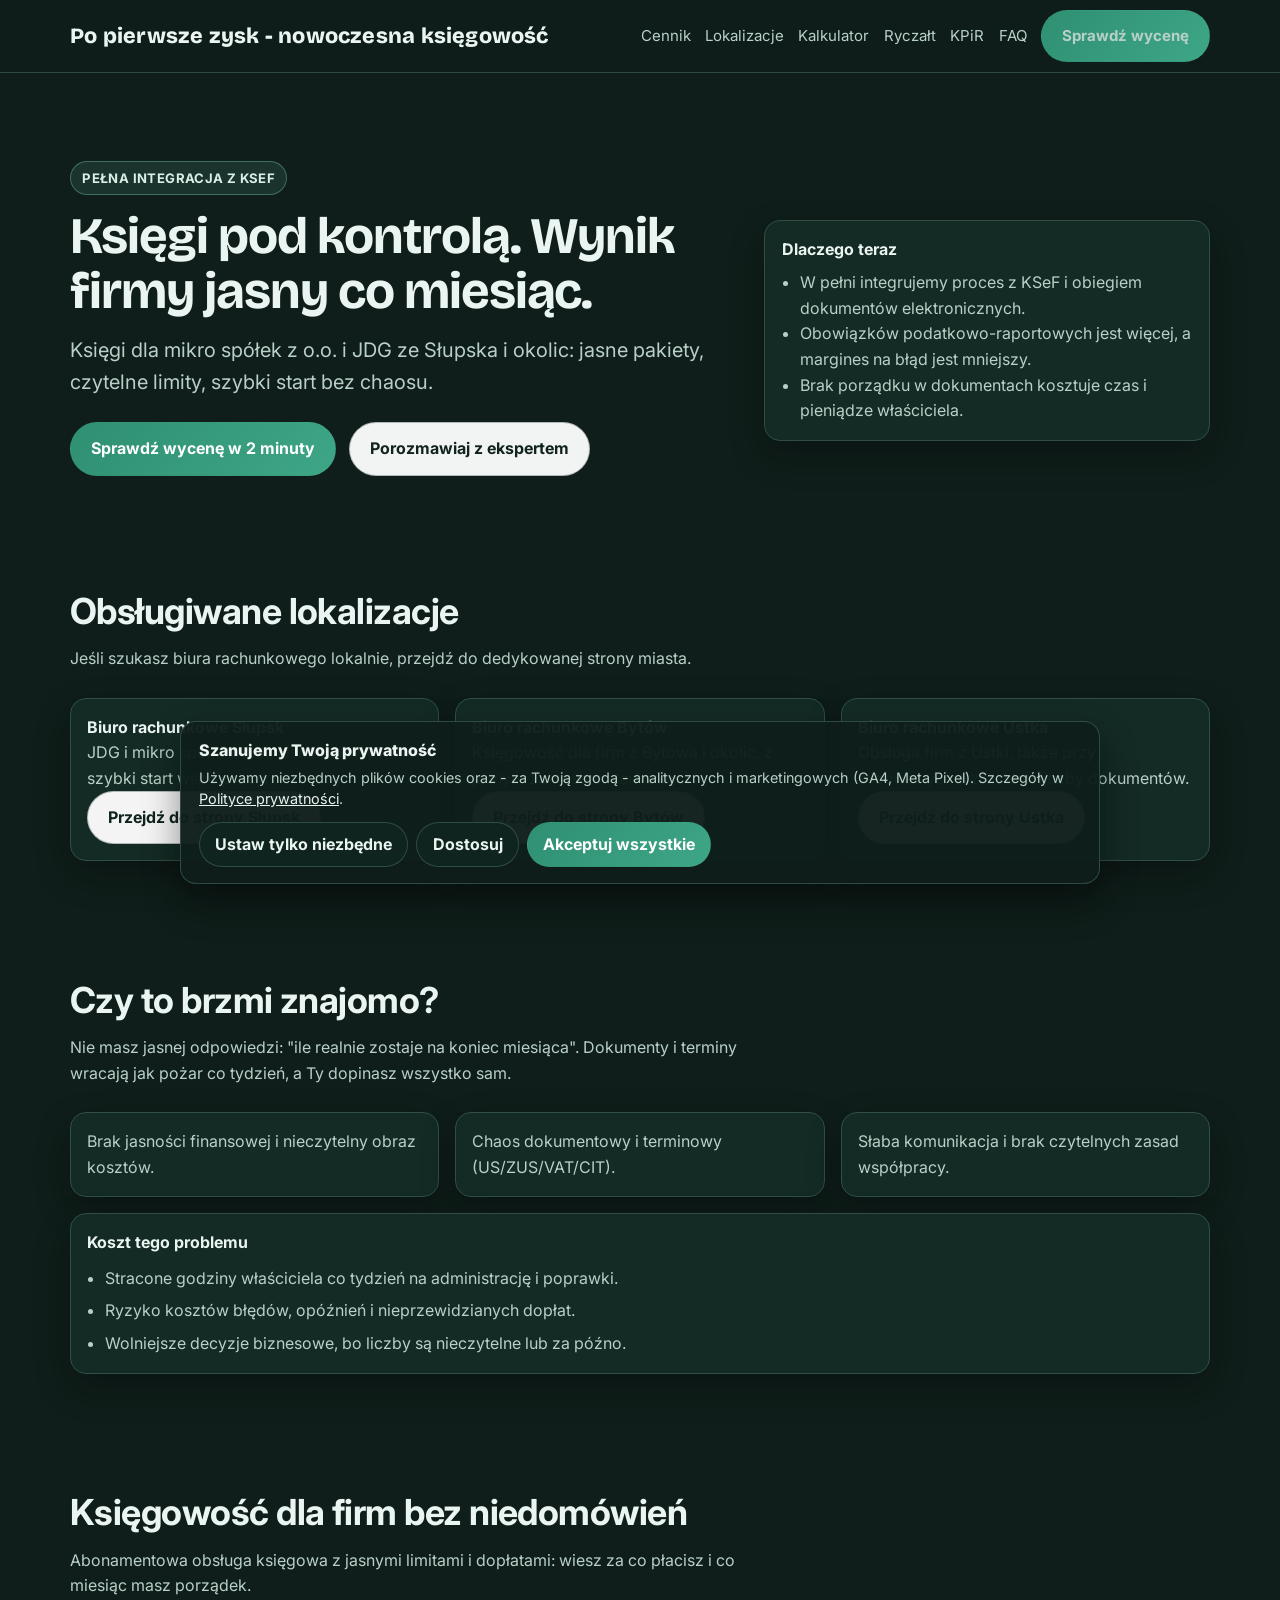
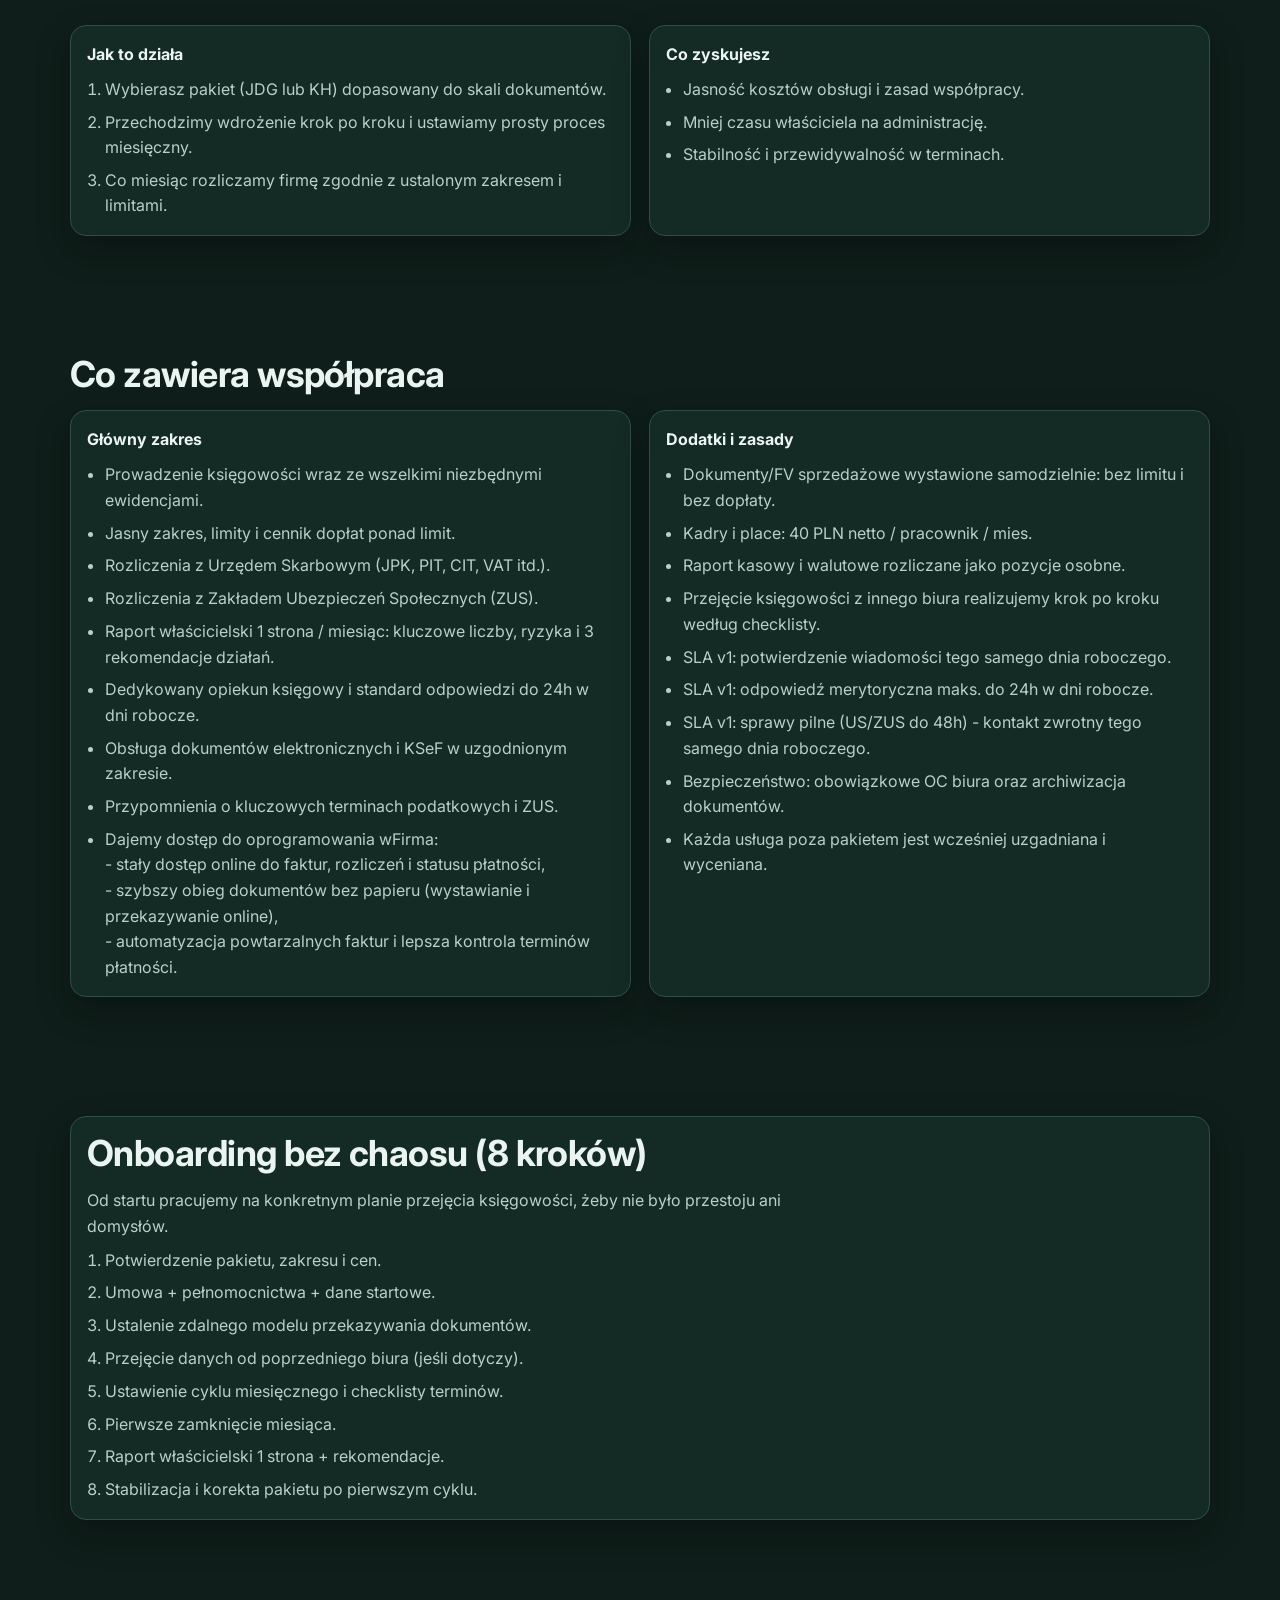
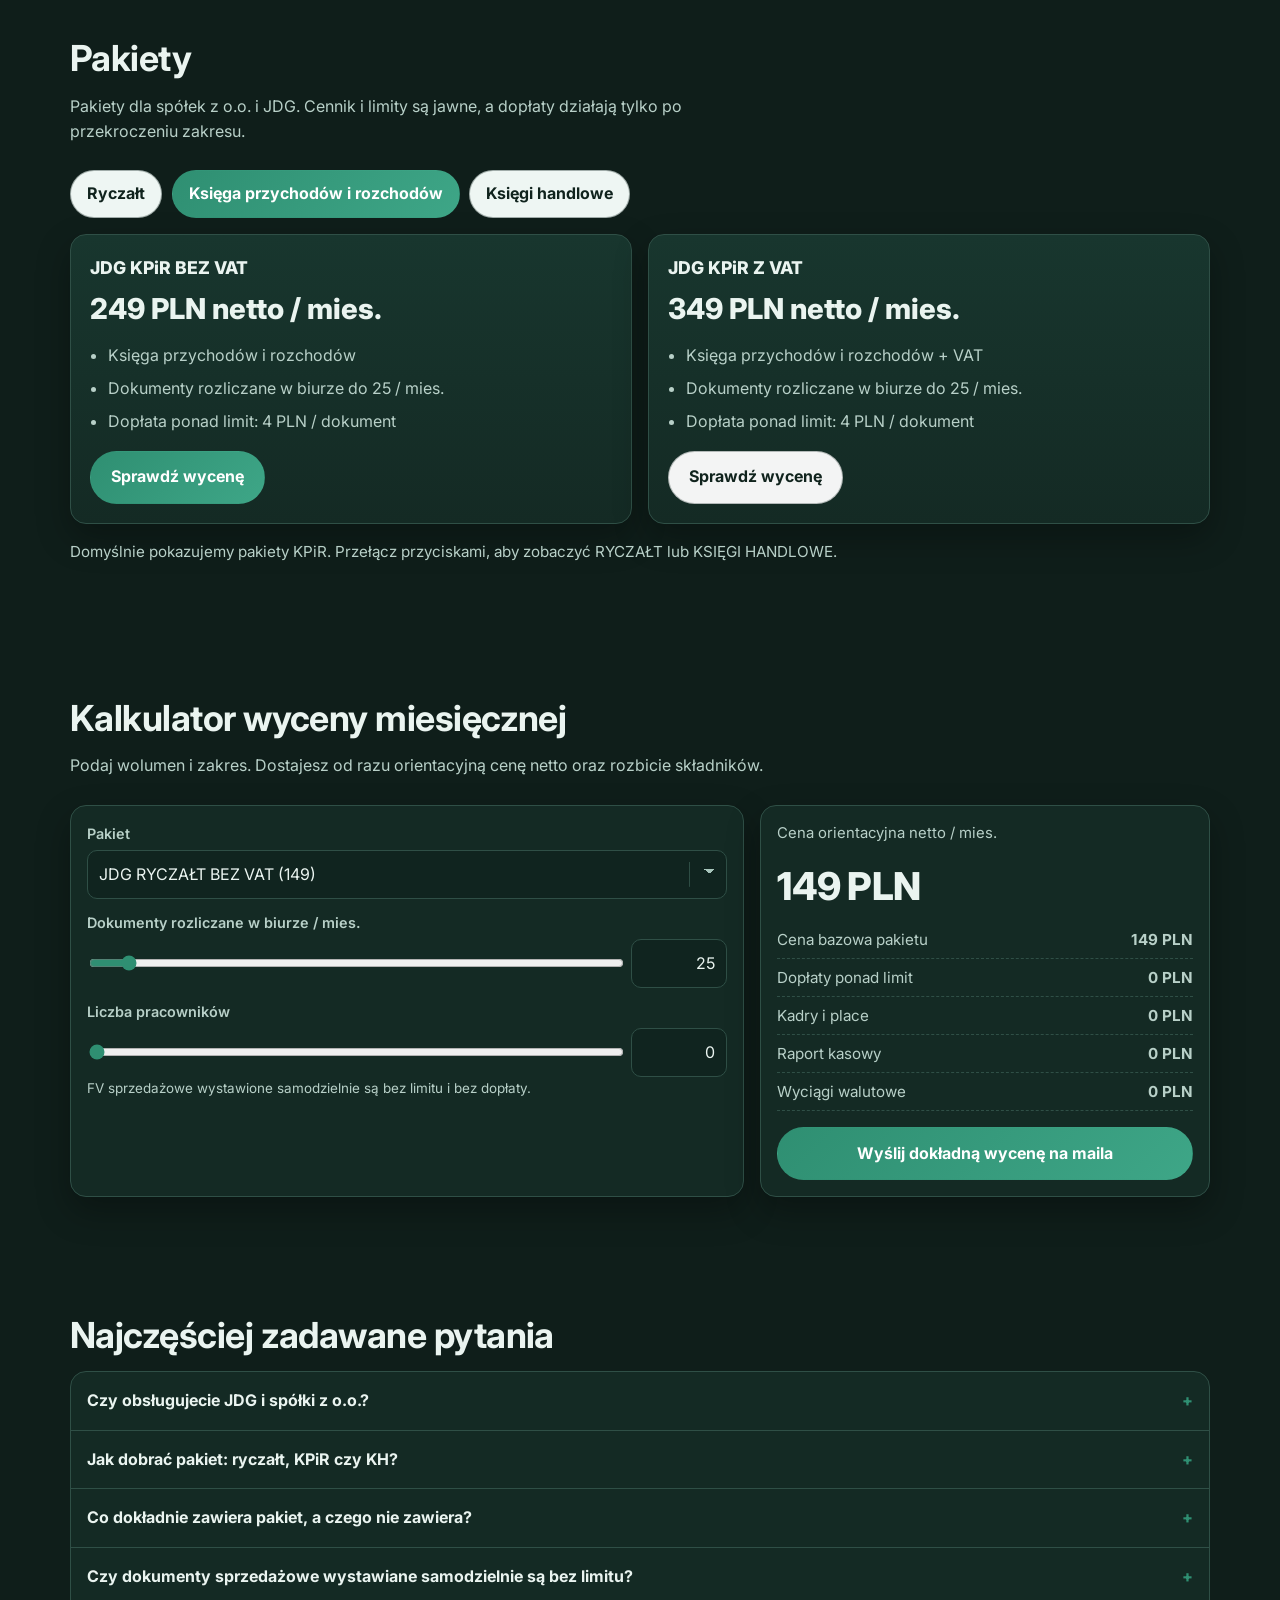
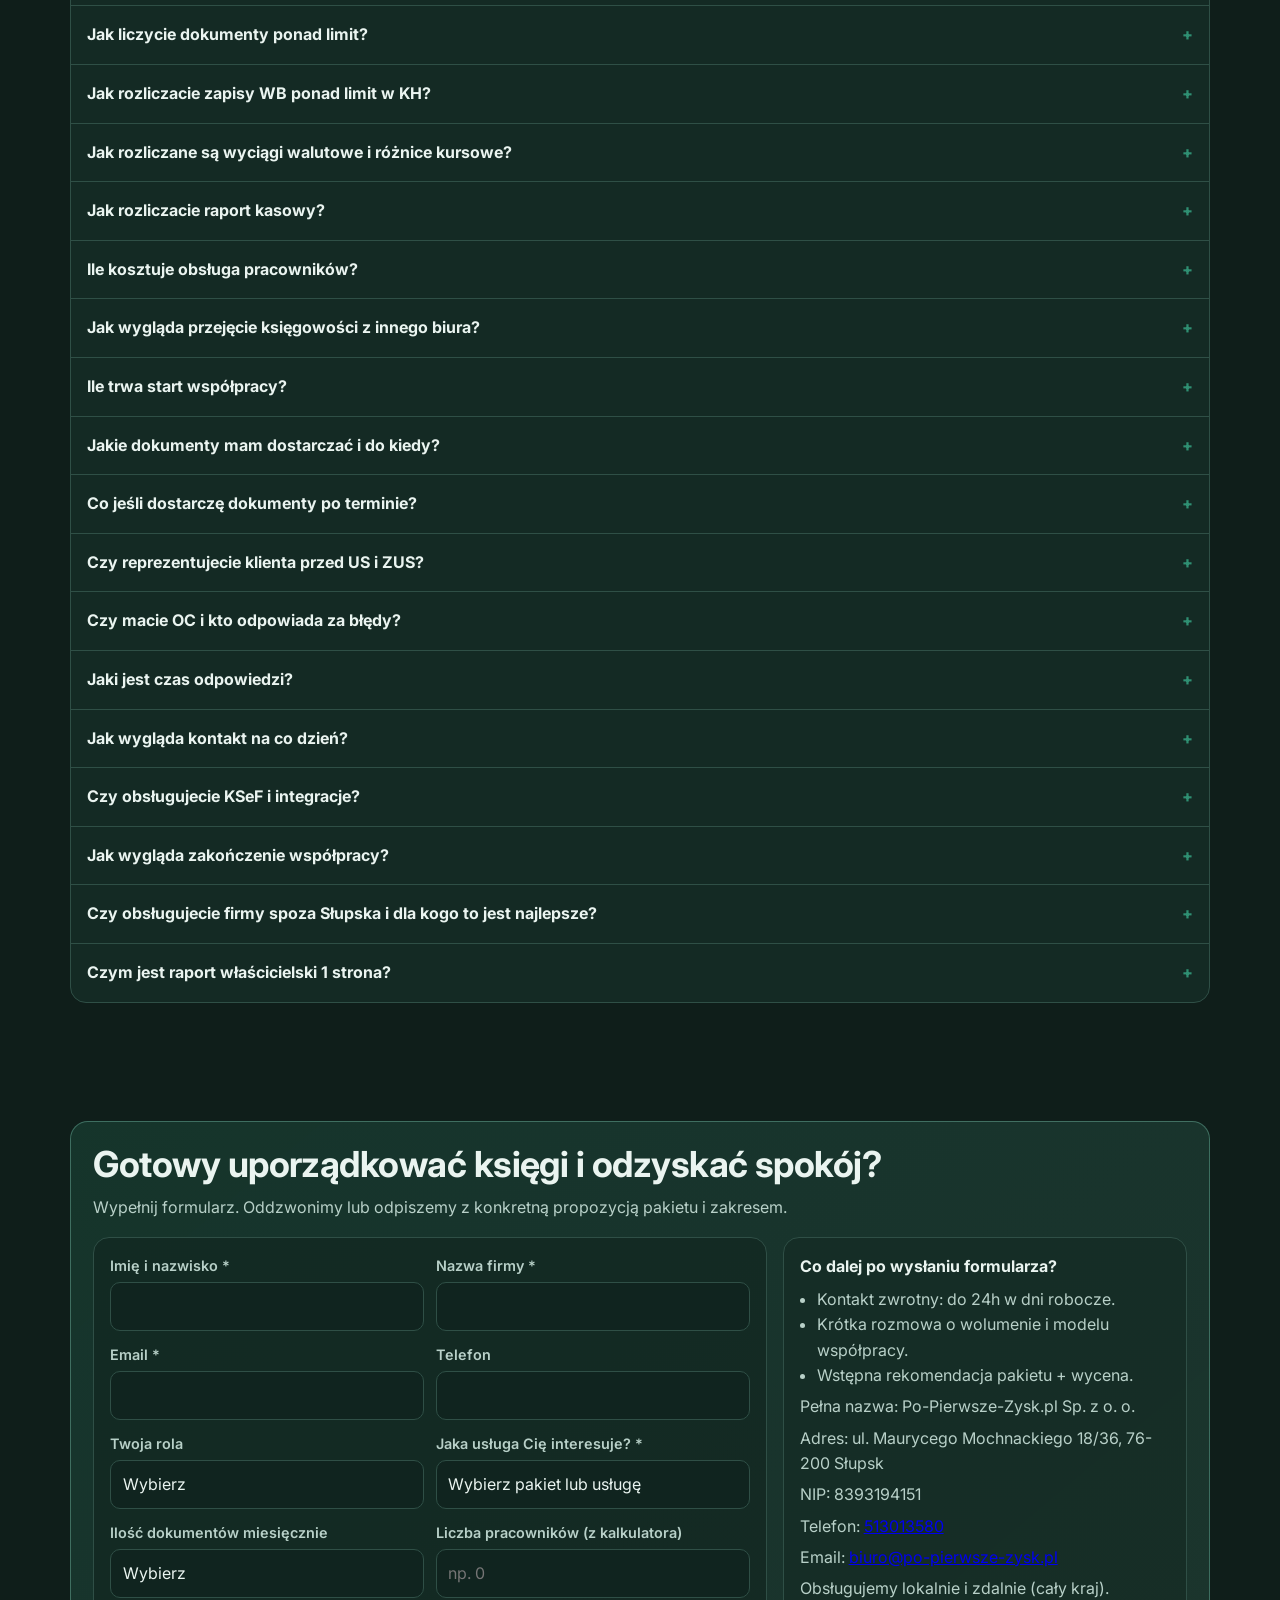
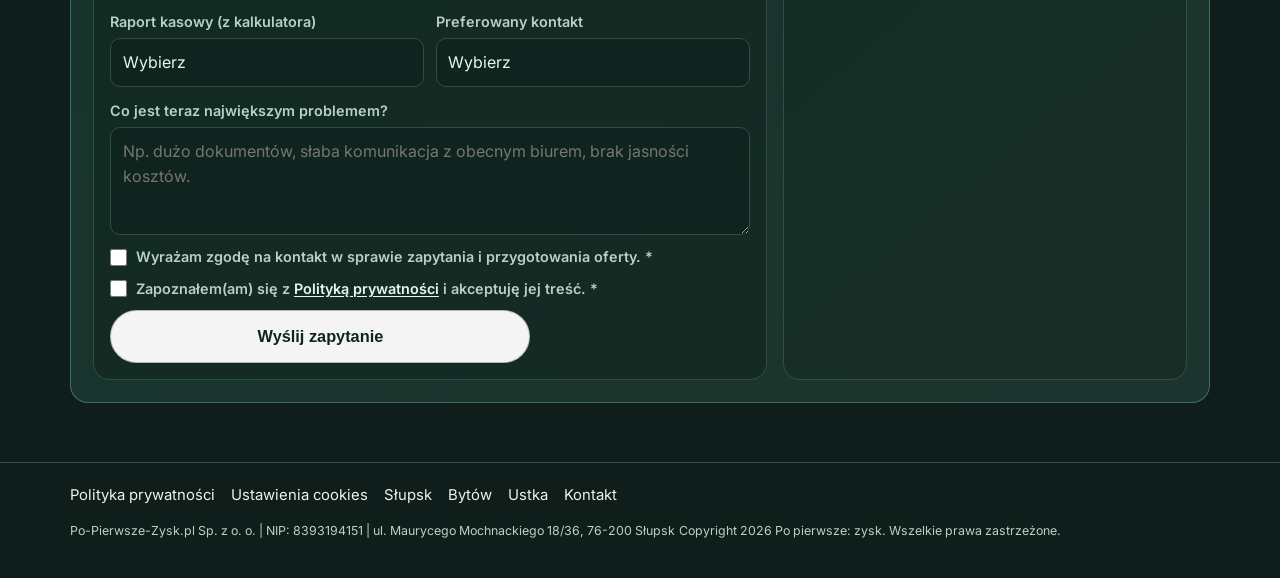
==== commit 93ec72a1: "Add city landing pages for accounting services and internal linking" ====
--- a/index.html
+++ b/index.html
@@ -748,6 +748,7 @@
       <a class="brand" href="#top">Po pierwsze zysk - nowoczesna księgowość</a>
       <nav class="nav" aria-label="Nawigacja główna">
         <a href="#cennik">Cennik</a>
+        <a href="#lokalizacje">Lokalizacje</a>
         <a href="#kalkulator">Kalkulator</a>
         <a href="./ryczalt-ewidencjonowany.html">Ryczałt</a>
         <a href="./kpir-ksiega-przychodow-i-rozchodow.html">KPiR</a>
@@ -777,6 +778,28 @@
             <li>Brak porządku w dokumentach kosztuje czas i pieniądze właściciela.</li>
           </ul>
         </aside>
+      </div>
+    </section>
+
+    <section id="lokalizacje" class="container">
+      <h2 class="reveal">Obsługiwane lokalizacje</h2>
+      <p class="section-intro reveal">Jeśli szukasz biura rachunkowego lokalnie, przejdź do dedykowanej strony miasta.</p>
+      <div class="cards">
+        <article class="card reveal">
+          <strong>Biuro rachunkowe Słupsk</strong>
+          <p>JDG i mikro spółki z o.o., jasne pakiety i szybki start współpracy.</p>
+          <a class="btn btn-ghost" href="./biuro-rachunkowe-slupsk.html">Przejdź do strony Słupsk</a>
+        </article>
+        <article class="card reveal">
+          <strong>Biuro rachunkowe Bytów</strong>
+          <p>Księgowość dla firm z Bytowa i okolic, z jasnym zakresem i terminami.</p>
+          <a class="btn btn-ghost" href="./biuro-rachunkowe-bytow.html">Przejdź do strony Bytów</a>
+        </article>
+        <article class="card reveal">
+          <strong>Biuro rachunkowe Ustka</strong>
+          <p>Obsługa firm z Ustki, także przy sezonowych wzrostach liczby dokumentów.</p>
+          <a class="btn btn-ghost" href="./biuro-rachunkowe-ustka.html">Przejdź do strony Ustka</a>
+        </article>
       </div>
     </section>
 
@@ -1303,6 +1326,9 @@
       <div class="footer-links">
         <a href="./polityka-prywatnosci.html">Polityka prywatności</a>
         <a href="#" data-open-cookie-settings>Ustawienia cookies</a>
+        <a href="./biuro-rachunkowe-slupsk.html">Słupsk</a>
+        <a href="./biuro-rachunkowe-bytow.html">Bytów</a>
+        <a href="./biuro-rachunkowe-ustka.html">Ustka</a>
         <a href="mailto:biuro@po-pierwsze-zysk.pl">Kontakt</a>
       </div>
       <small>Po-Pierwsze-Zysk.pl Sp. z o. o. | NIP: 8393194151 | ul. Maurycego Mochnackiego 18/36, 76-200 Słupsk</small>
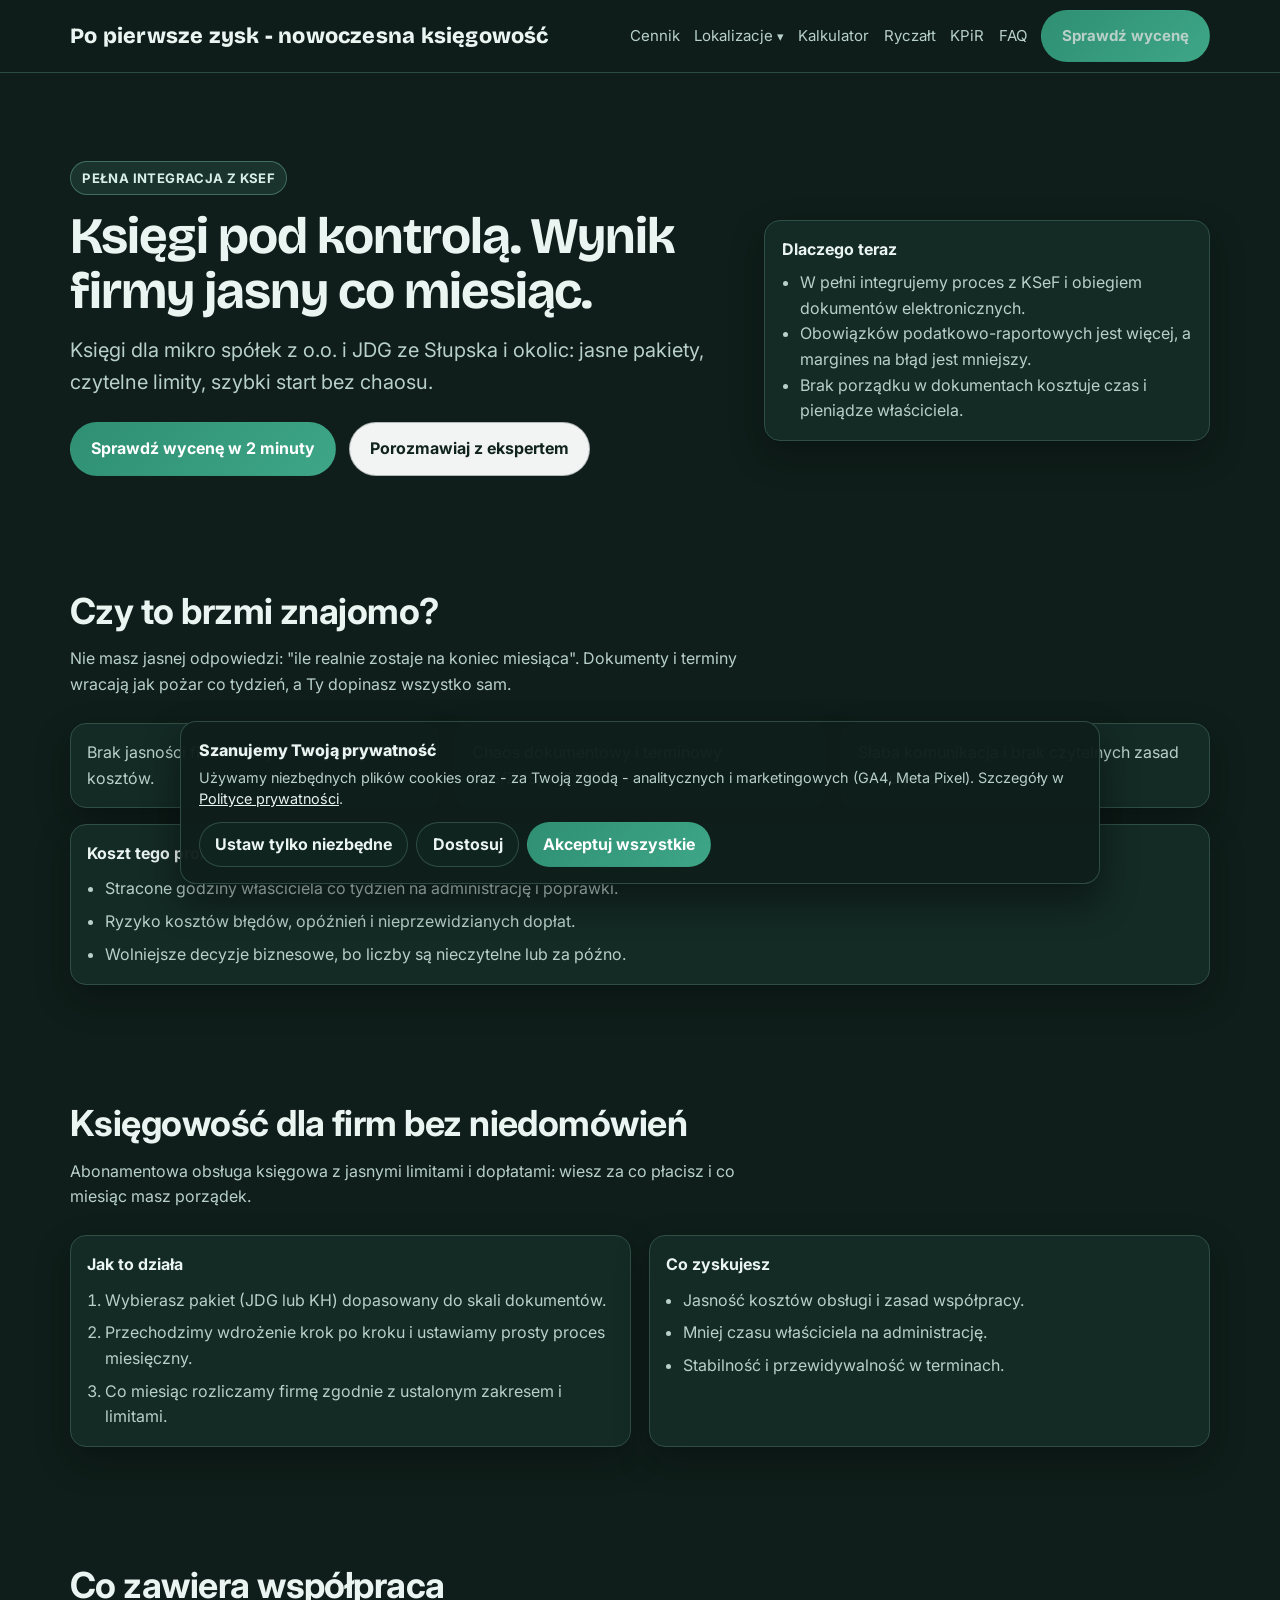
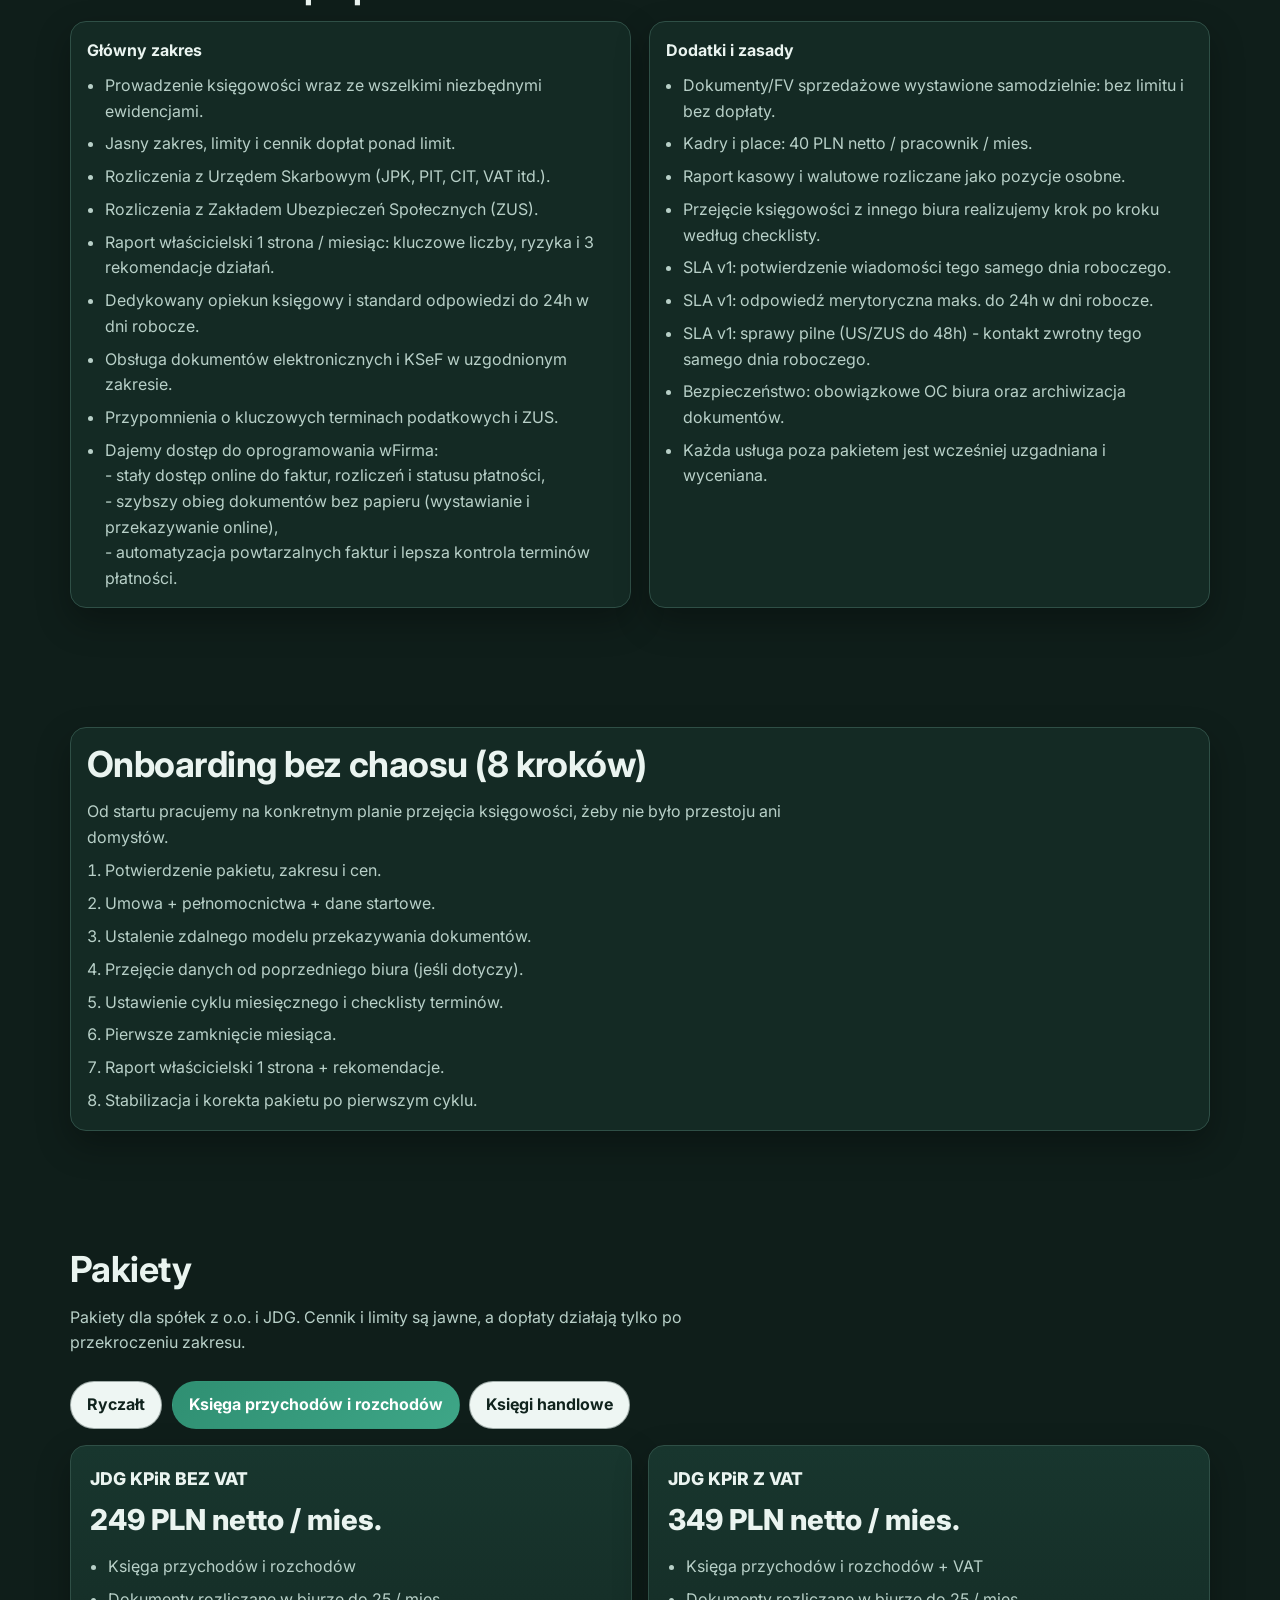
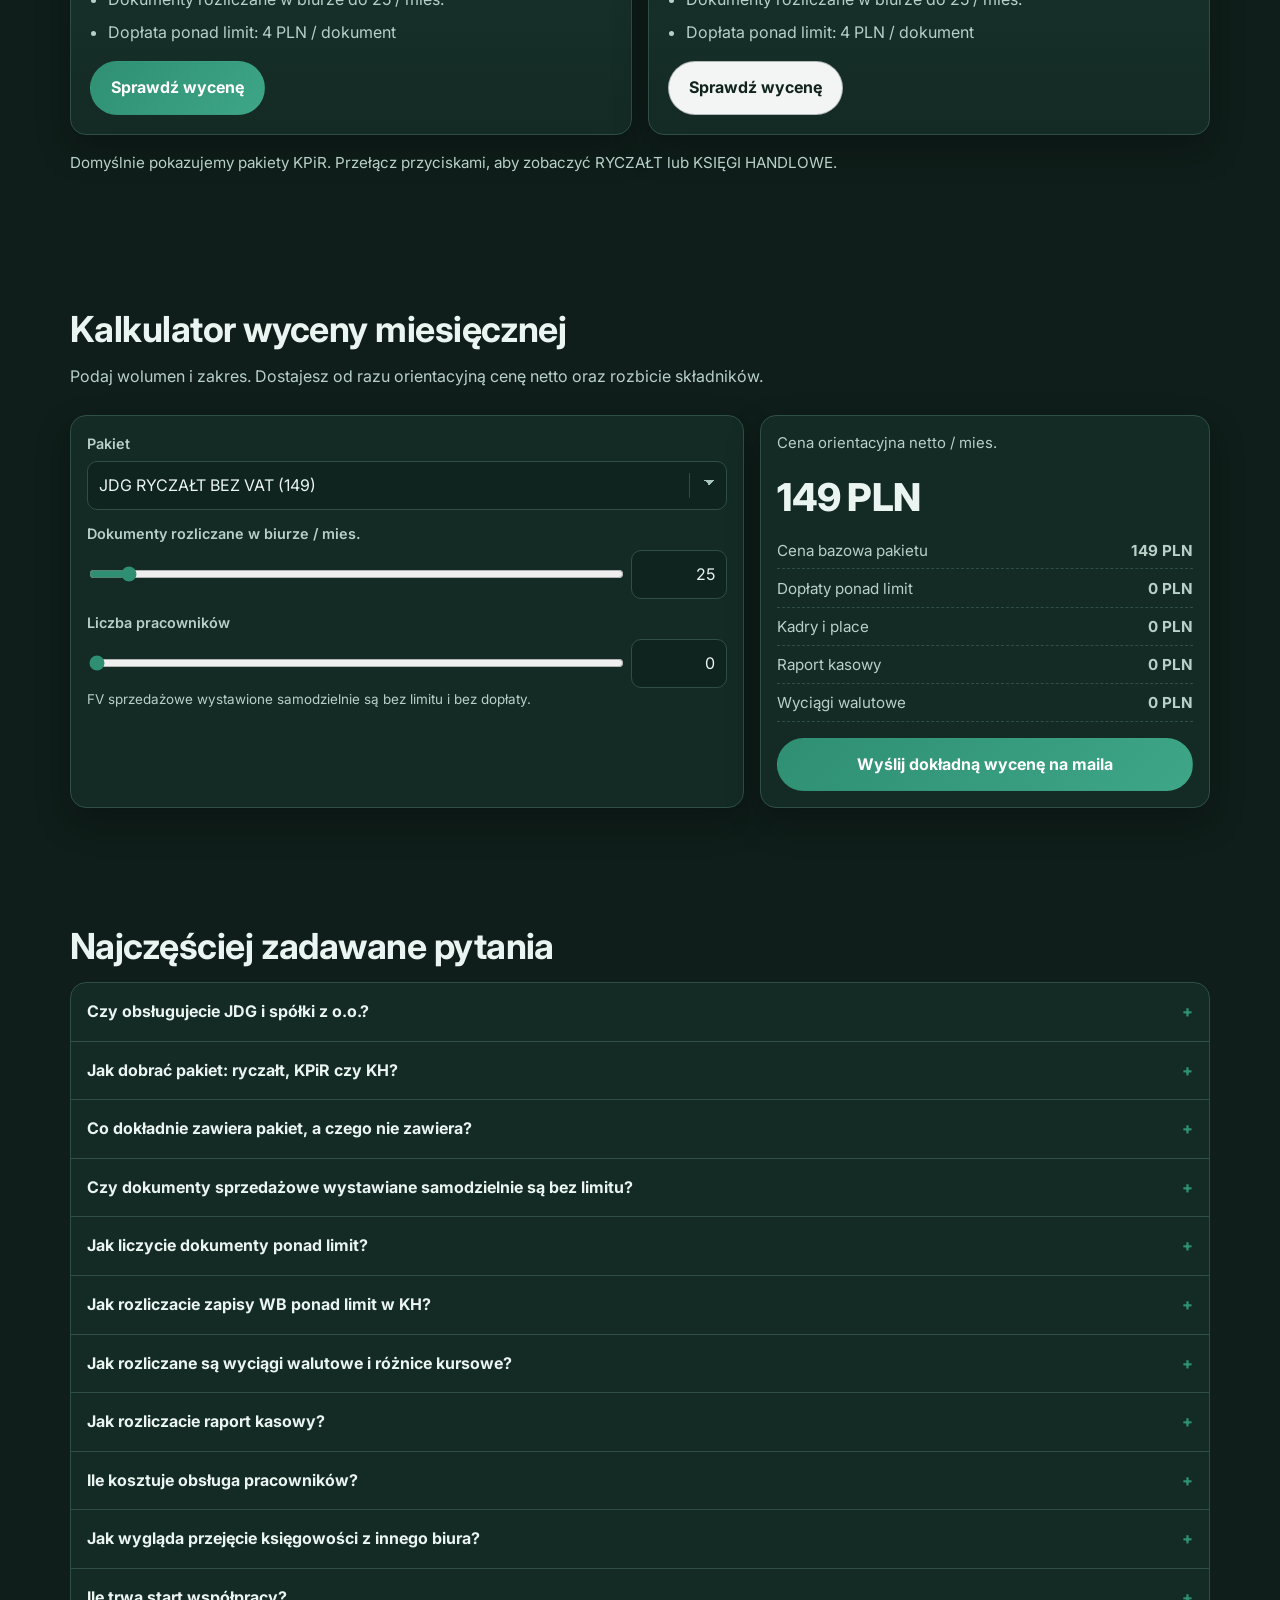
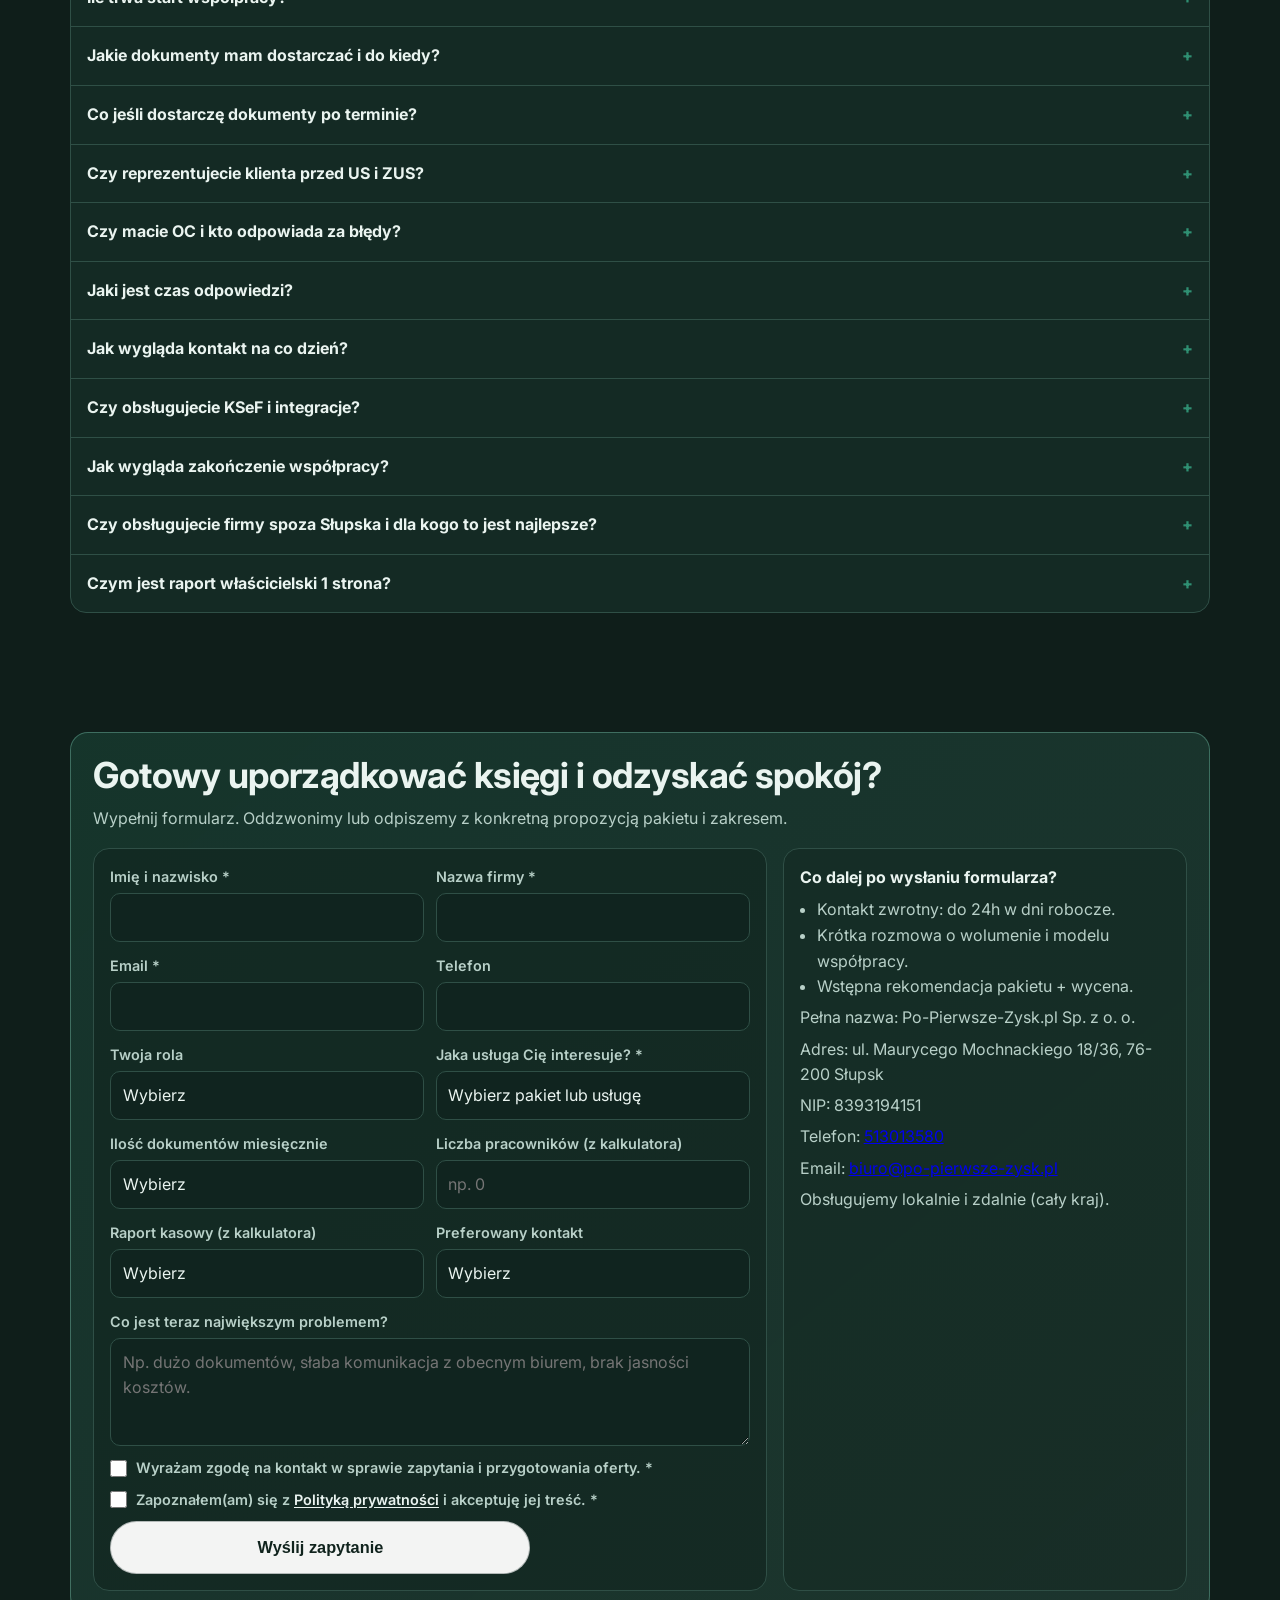
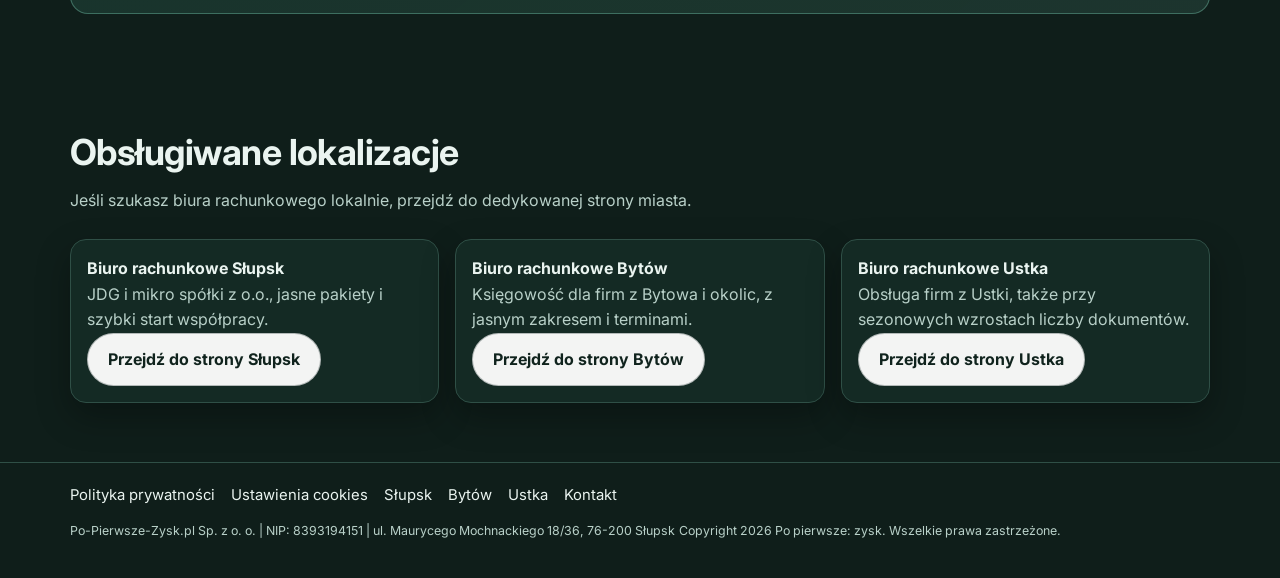
==== commit b84a69fc: "Move locations section to footer area, add header dropdown, and refine Ustka seasonal remote messagi" ====
--- a/index.html
+++ b/index.html
@@ -103,6 +103,58 @@
     .nav a:hover,
     .nav a:focus-visible { color: var(--text); }
 
+    .nav-dropdown {
+      position: relative;
+      color: var(--text-muted);
+      font-size: 0.94rem;
+    }
+
+    .nav-dropdown > summary {
+      list-style: none;
+      cursor: pointer;
+      user-select: none;
+    }
+
+    .nav-dropdown > summary::-webkit-details-marker { display: none; }
+
+    .nav-dropdown > summary::after {
+      content: " ▾";
+      font-size: 0.85em;
+    }
+
+    .nav-dropdown[open] > summary,
+    .nav-dropdown > summary:hover,
+    .nav-dropdown > summary:focus-visible { color: var(--text); }
+
+    .nav-dropdown-list {
+      position: absolute;
+      top: calc(100% + 0.45rem);
+      right: 0;
+      min-width: 230px;
+      padding: 0.45rem;
+      border: 1px solid var(--border);
+      border-radius: 12px;
+      background: rgba(20, 42, 36, 0.98);
+      box-shadow: 0 12px 26px rgba(0, 0, 0, 0.35);
+      display: grid;
+      gap: 0.2rem;
+      z-index: 30;
+    }
+
+    .nav-dropdown-list a {
+      display: block;
+      border-radius: 8px;
+      padding: 0.42rem 0.55rem;
+      color: var(--text-muted);
+      text-decoration: none;
+    }
+
+    .nav-dropdown-list a:hover,
+    .nav-dropdown-list a:focus-visible {
+      background: rgba(255, 255, 255, 0.06);
+      color: var(--text);
+    }
+
     .btn {
       display: inline-flex;
       align-items: center;
@@ -748,7 +800,15 @@
       <a class="brand" href="#top">Po pierwsze zysk - nowoczesna księgowość</a>
       <nav class="nav" aria-label="Nawigacja główna">
         <a href="#cennik">Cennik</a>
-        <a href="#lokalizacje">Lokalizacje</a>
+        <details class="nav-dropdown">
+          <summary>Lokalizacje</summary>
+          <div class="nav-dropdown-list">
+            <a href="./biuro-rachunkowe-slupsk.html">Biuro rachunkowe Słupsk</a>
+            <a href="./biuro-rachunkowe-bytow.html">Biuro rachunkowe Bytów</a>
+            <a href="./biuro-rachunkowe-ustka.html">Biuro rachunkowe Ustka</a>
+            <a href="#lokalizacje">Wszystkie lokalizacje na stronie</a>
+          </div>
+        </details>
         <a href="#kalkulator">Kalkulator</a>
         <a href="./ryczalt-ewidencjonowany.html">Ryczałt</a>
         <a href="./kpir-ksiega-przychodow-i-rozchodow.html">KPiR</a>
@@ -778,28 +838,6 @@
             <li>Brak porządku w dokumentach kosztuje czas i pieniądze właściciela.</li>
           </ul>
         </aside>
-      </div>
-    </section>
-
-    <section id="lokalizacje" class="container">
-      <h2 class="reveal">Obsługiwane lokalizacje</h2>
-      <p class="section-intro reveal">Jeśli szukasz biura rachunkowego lokalnie, przejdź do dedykowanej strony miasta.</p>
-      <div class="cards">
-        <article class="card reveal">
-          <strong>Biuro rachunkowe Słupsk</strong>
-          <p>JDG i mikro spółki z o.o., jasne pakiety i szybki start współpracy.</p>
-          <a class="btn btn-ghost" href="./biuro-rachunkowe-slupsk.html">Przejdź do strony Słupsk</a>
-        </article>
-        <article class="card reveal">
-          <strong>Biuro rachunkowe Bytów</strong>
-          <p>Księgowość dla firm z Bytowa i okolic, z jasnym zakresem i terminami.</p>
-          <a class="btn btn-ghost" href="./biuro-rachunkowe-bytow.html">Przejdź do strony Bytów</a>
-        </article>
-        <article class="card reveal">
-          <strong>Biuro rachunkowe Ustka</strong>
-          <p>Obsługa firm z Ustki, także przy sezonowych wzrostach liczby dokumentów.</p>
-          <a class="btn btn-ghost" href="./biuro-rachunkowe-ustka.html">Przejdź do strony Ustka</a>
-        </article>
       </div>
     </section>
 
@@ -1319,6 +1357,28 @@
         </div>
       </div>
     </section>
+
+    <section id="lokalizacje" class="container">
+      <h2 class="reveal">Obsługiwane lokalizacje</h2>
+      <p class="section-intro reveal">Jeśli szukasz biura rachunkowego lokalnie, przejdź do dedykowanej strony miasta.</p>
+      <div class="cards">
+        <article class="card reveal">
+          <strong>Biuro rachunkowe Słupsk</strong>
+          <p>JDG i mikro spółki z o.o., jasne pakiety i szybki start współpracy.</p>
+          <a class="btn btn-ghost" href="./biuro-rachunkowe-slupsk.html">Przejdź do strony Słupsk</a>
+        </article>
+        <article class="card reveal">
+          <strong>Biuro rachunkowe Bytów</strong>
+          <p>Księgowość dla firm z Bytowa i okolic, z jasnym zakresem i terminami.</p>
+          <a class="btn btn-ghost" href="./biuro-rachunkowe-bytow.html">Przejdź do strony Bytów</a>
+        </article>
+        <article class="card reveal">
+          <strong>Biuro rachunkowe Ustka</strong>
+          <p>Obsługa firm z Ustki, także przy sezonowych wzrostach liczby dokumentów.</p>
+          <a class="btn btn-ghost" href="./biuro-rachunkowe-ustka.html">Przejdź do strony Ustka</a>
+        </article>
+      </div>
+    </section>
   </main>
 
   <footer class="footer">
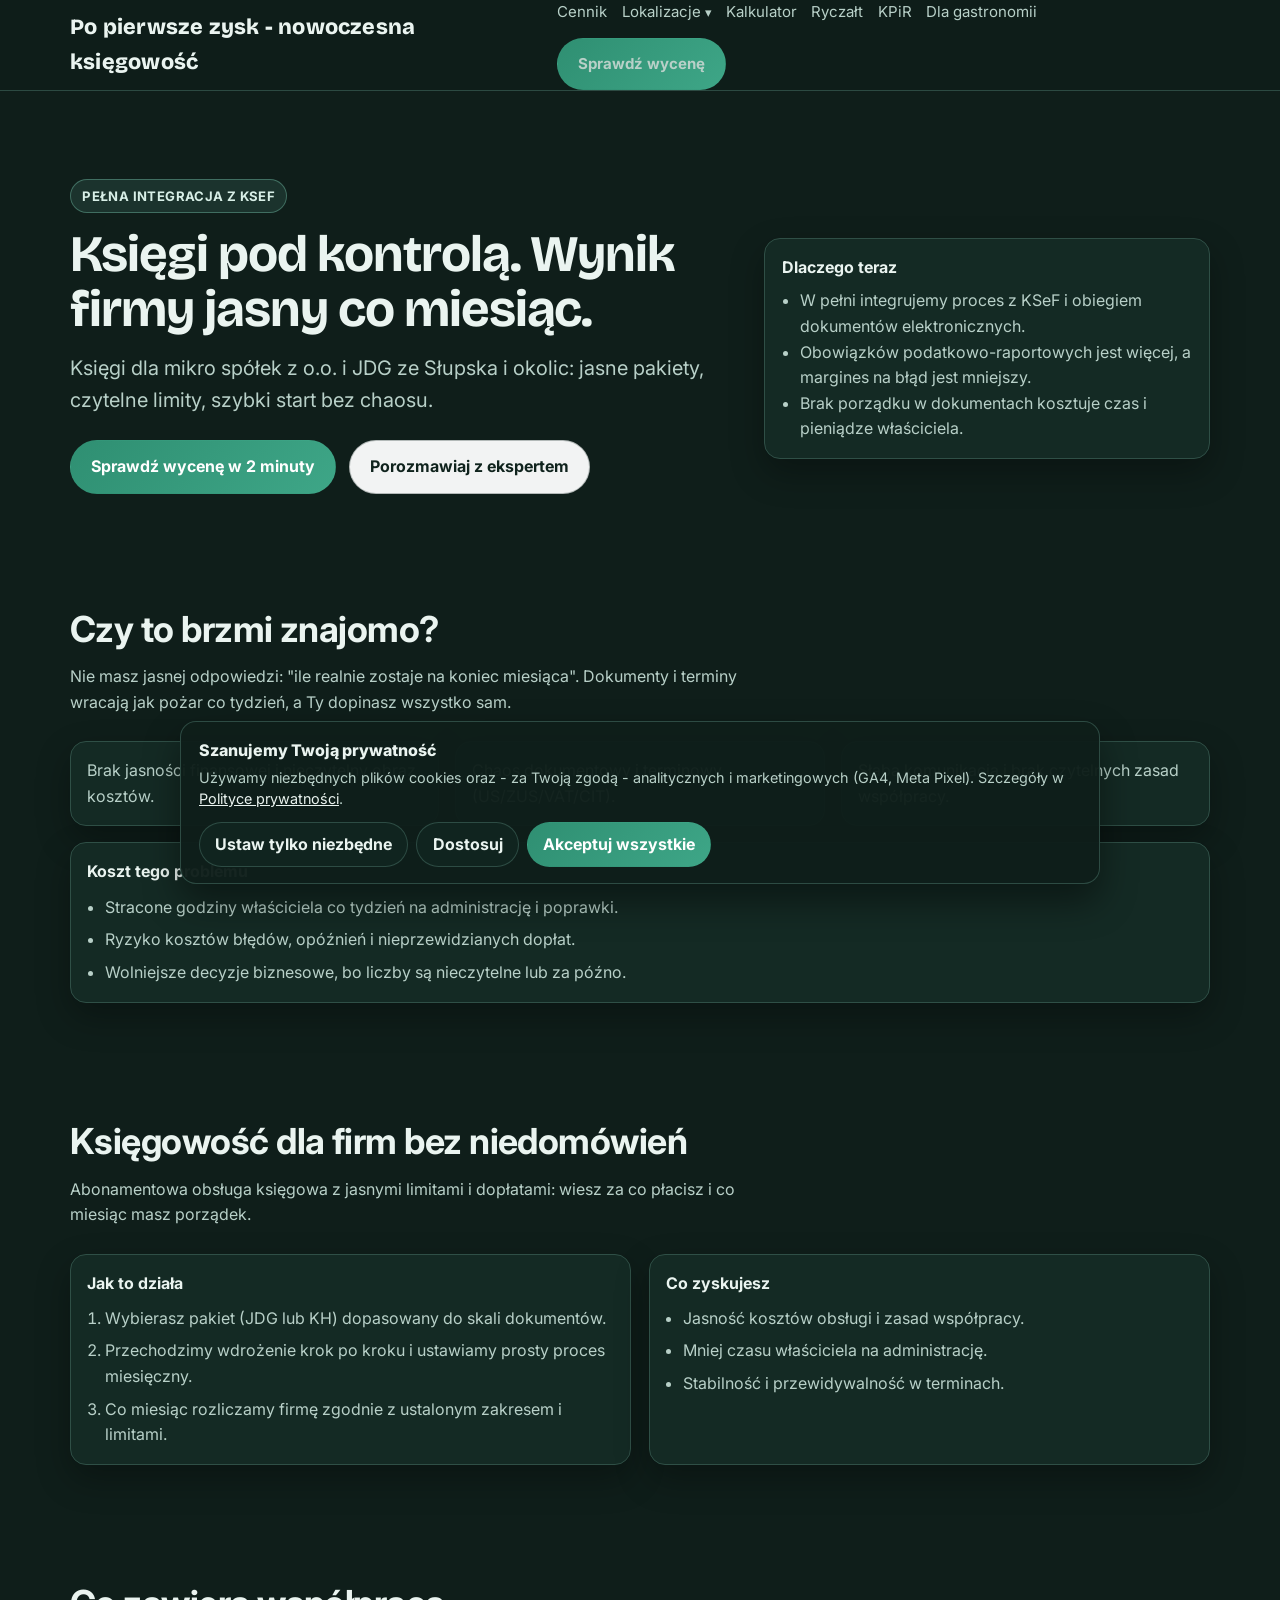
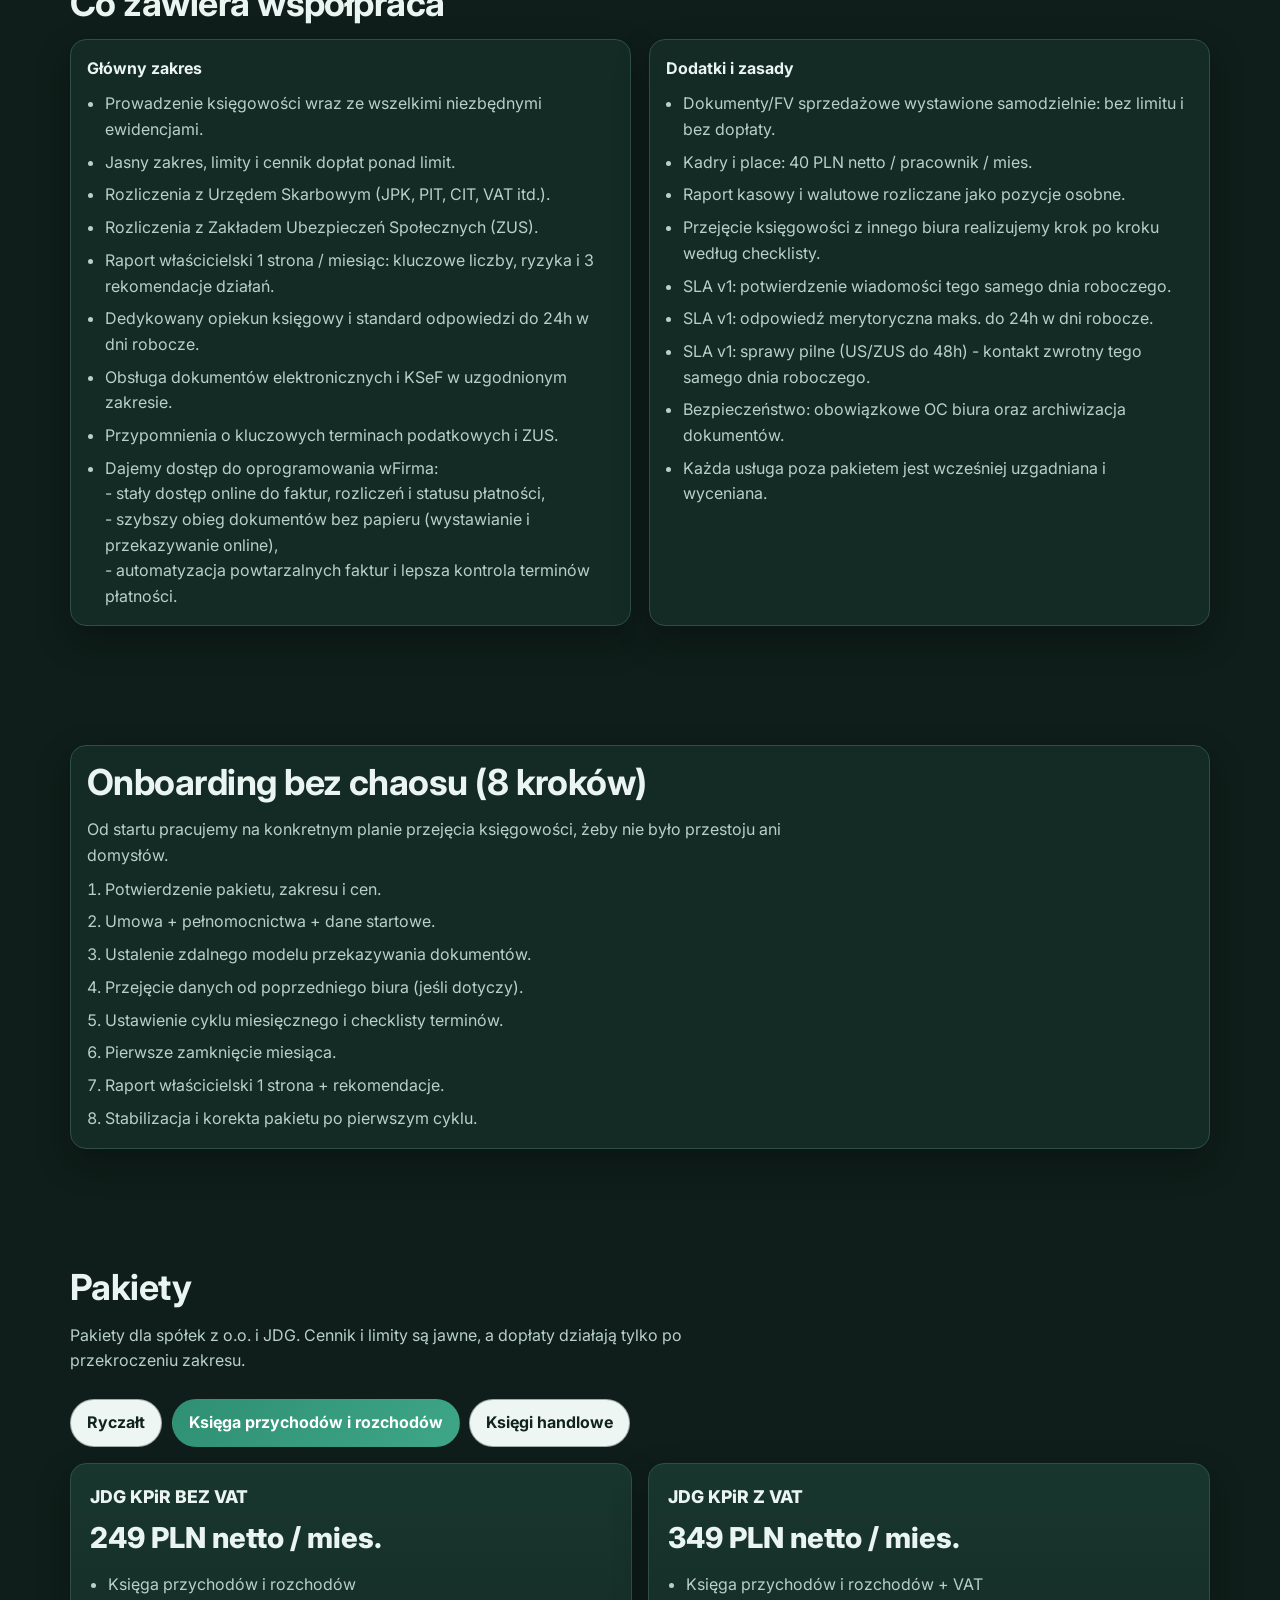
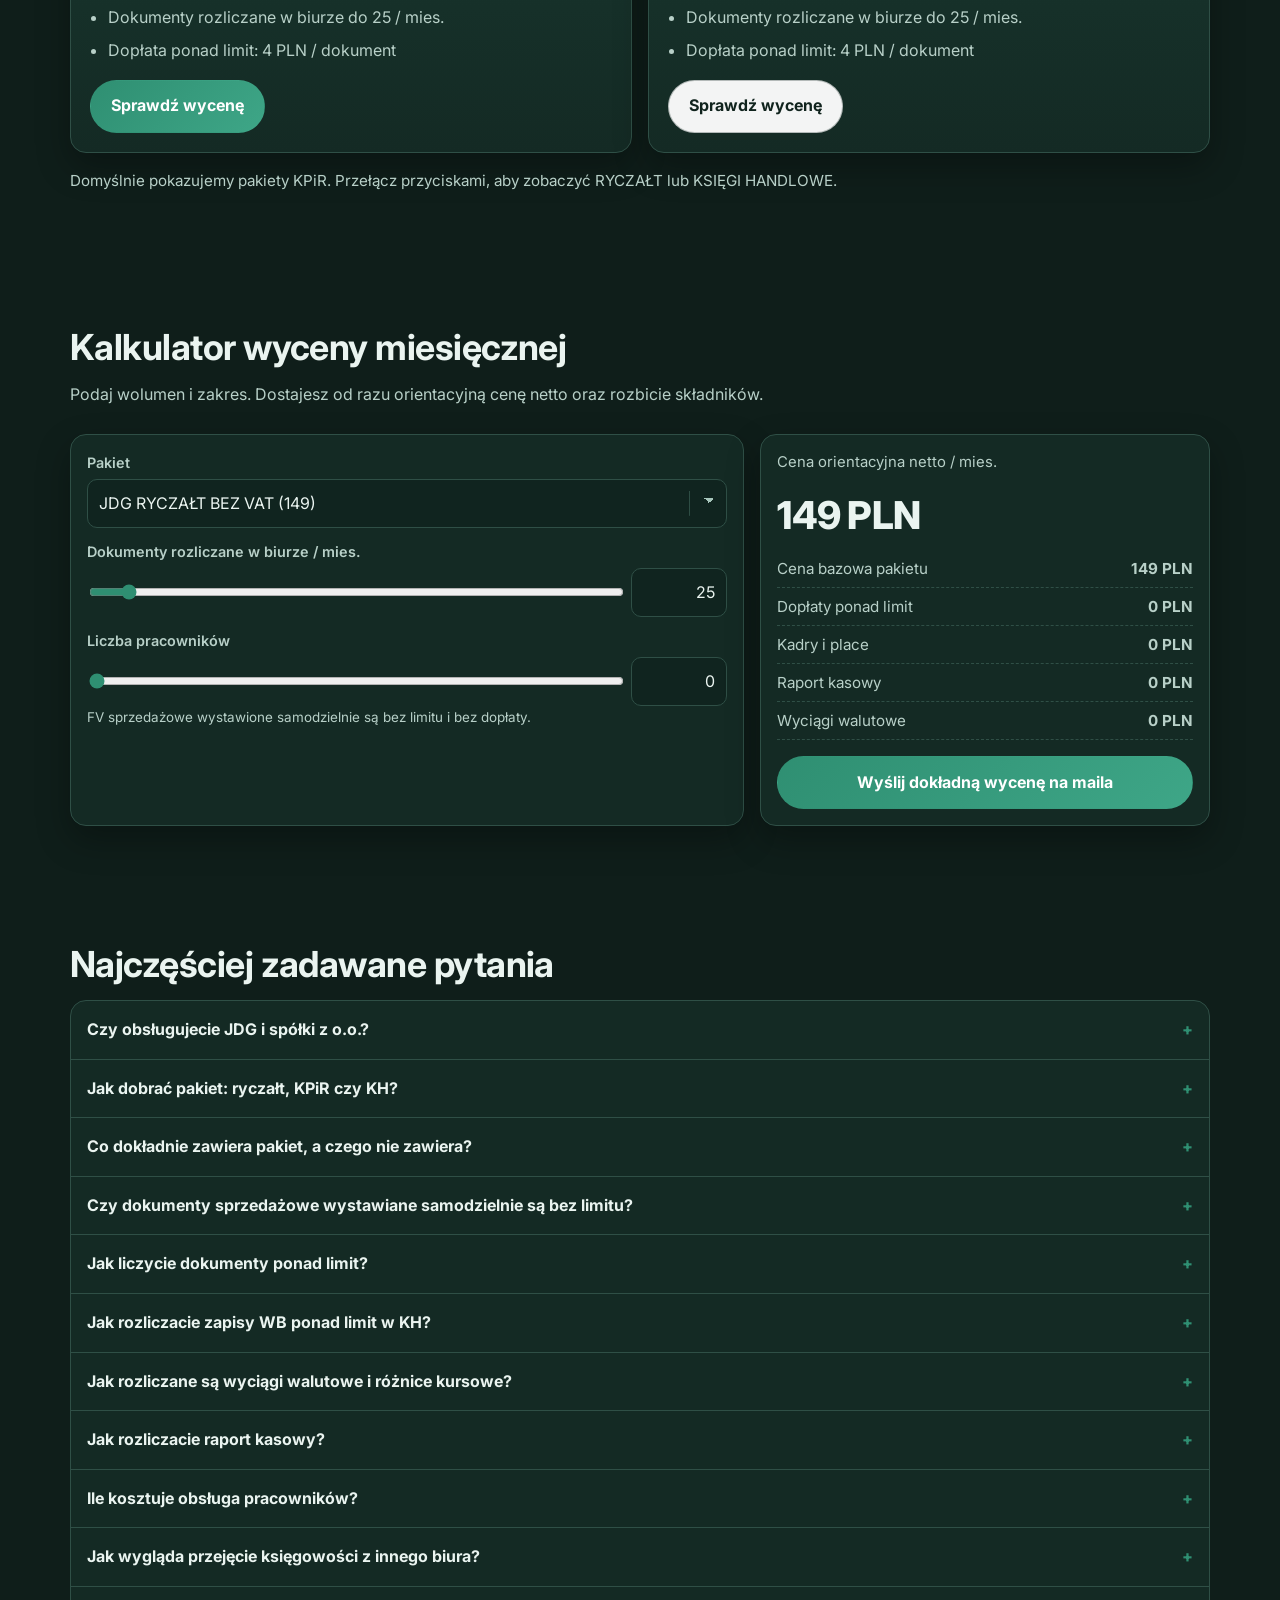
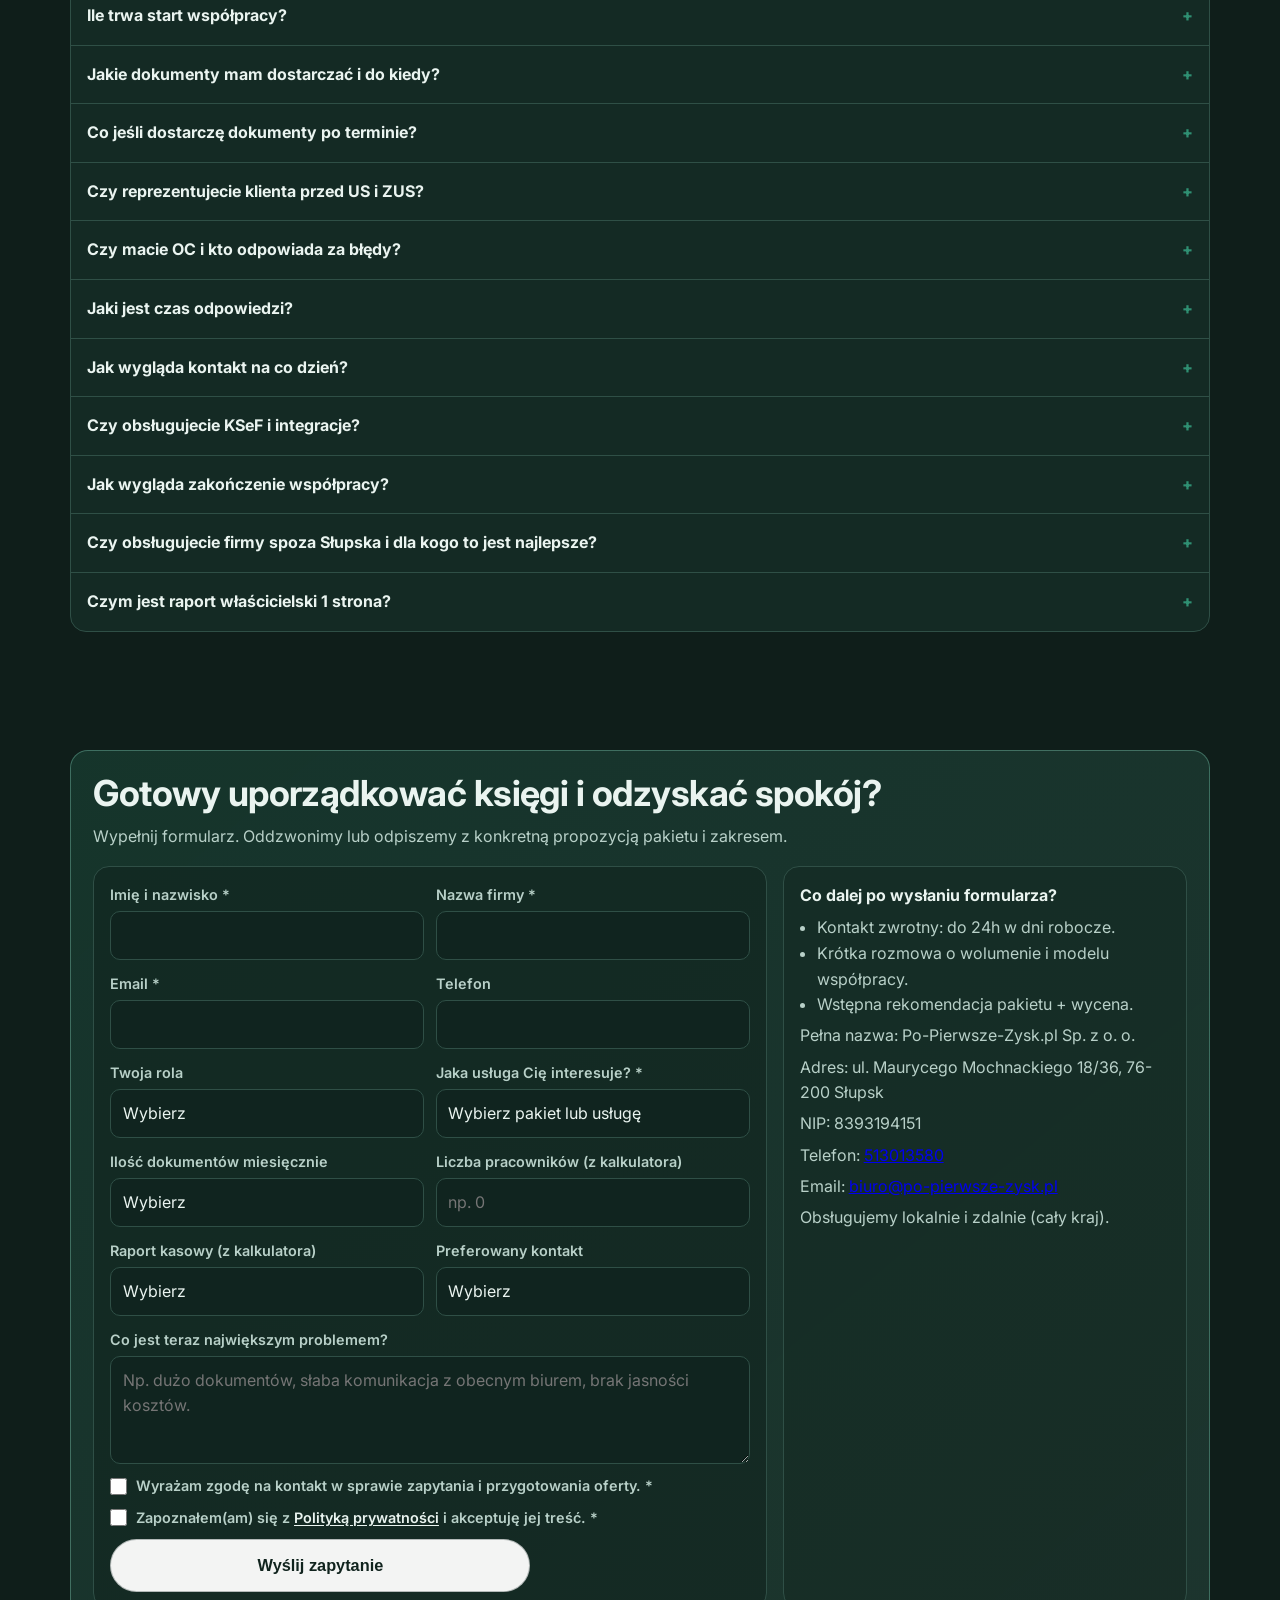
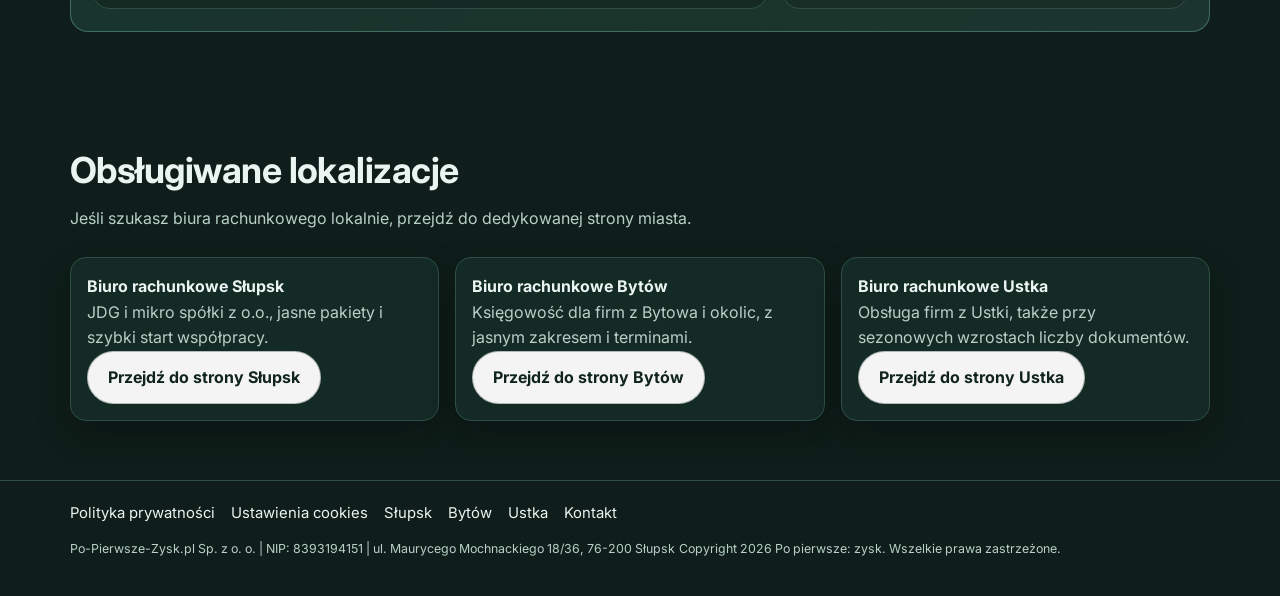
==== commit bad31724: "Add gastronomy accounting landing with scoped contact form" ====
--- a/index.html
+++ b/index.html
@@ -812,7 +812,7 @@
         <a href="#kalkulator">Kalkulator</a>
         <a href="./ryczalt-ewidencjonowany.html">Ryczałt</a>
         <a href="./kpir-ksiega-przychodow-i-rozchodow.html">KPiR</a>
-        <a href="#faq">FAQ</a>
+        <a href="/ksiegowosc-dla-gastronomii/">Dla gastronomii</a>
         <a class="btn btn-primary" href="#kalkulator">Sprawdź wycenę</a>
       </nav>
     </div>
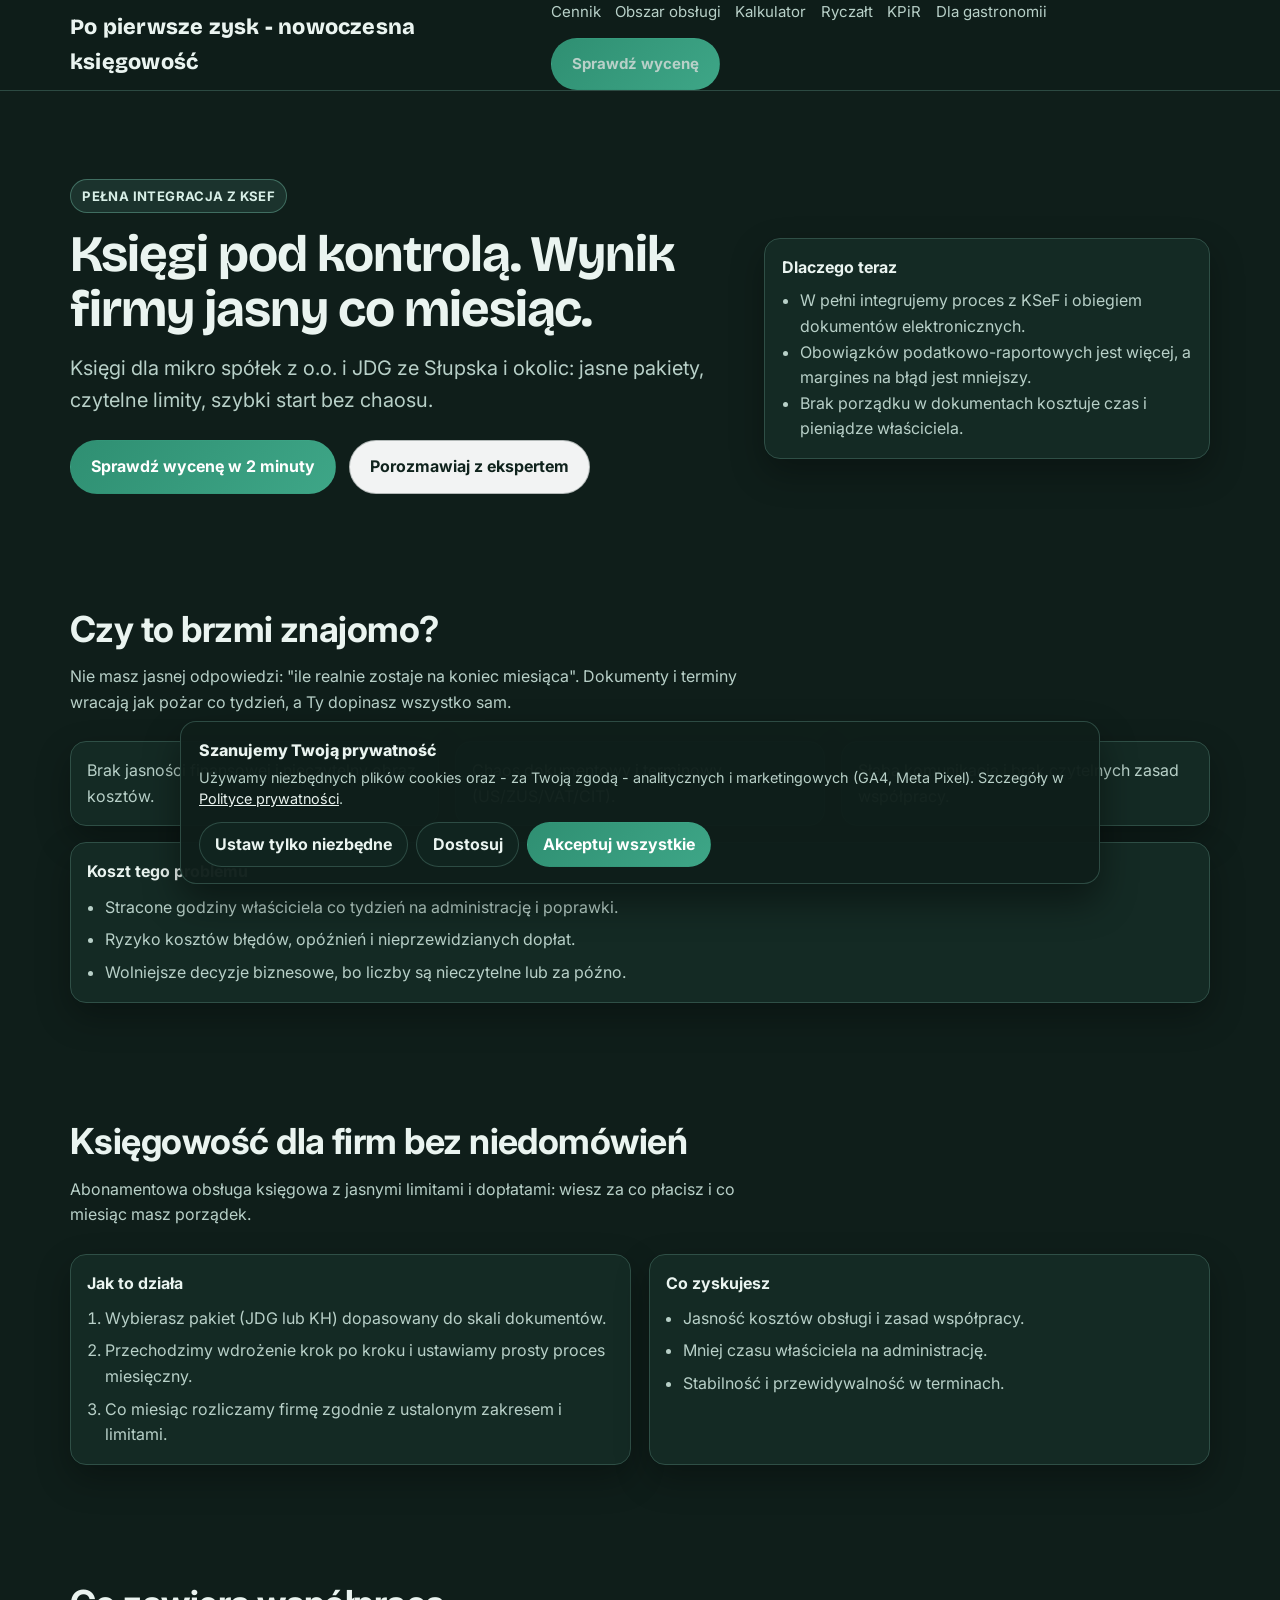
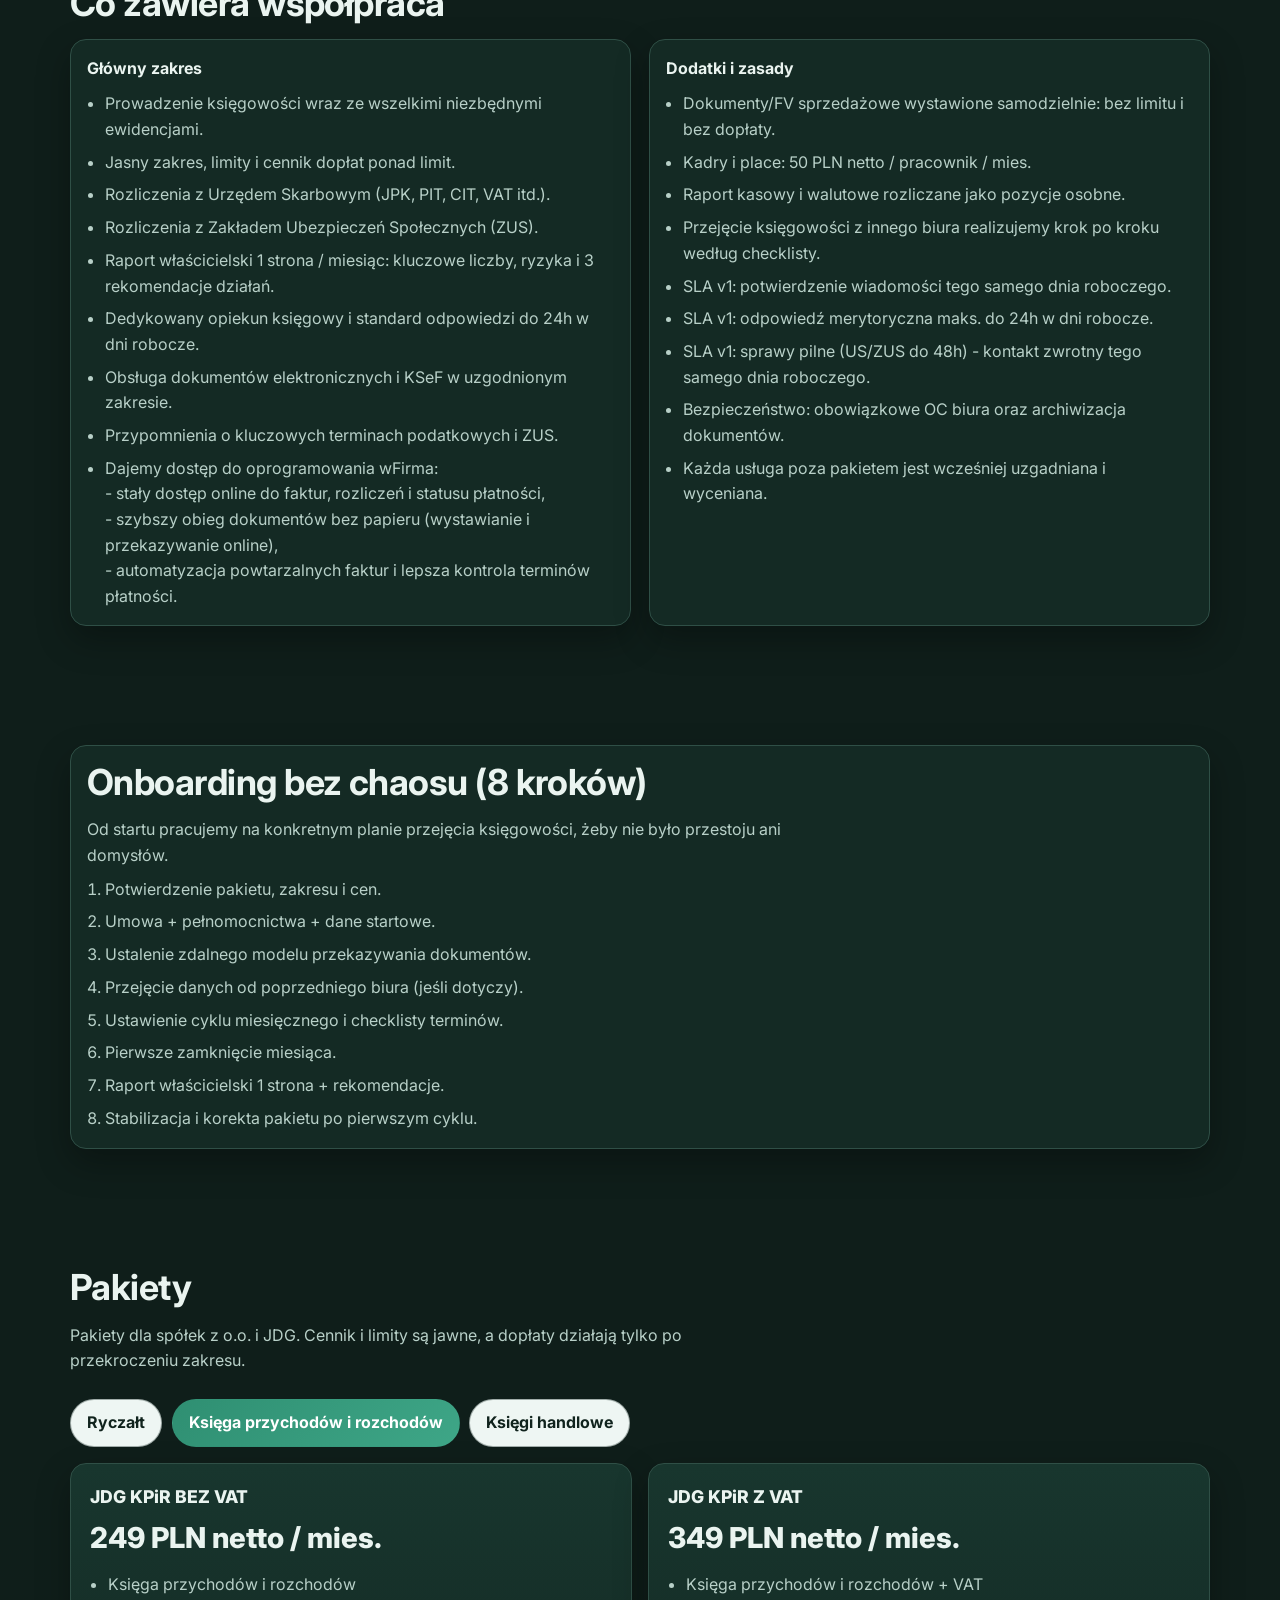
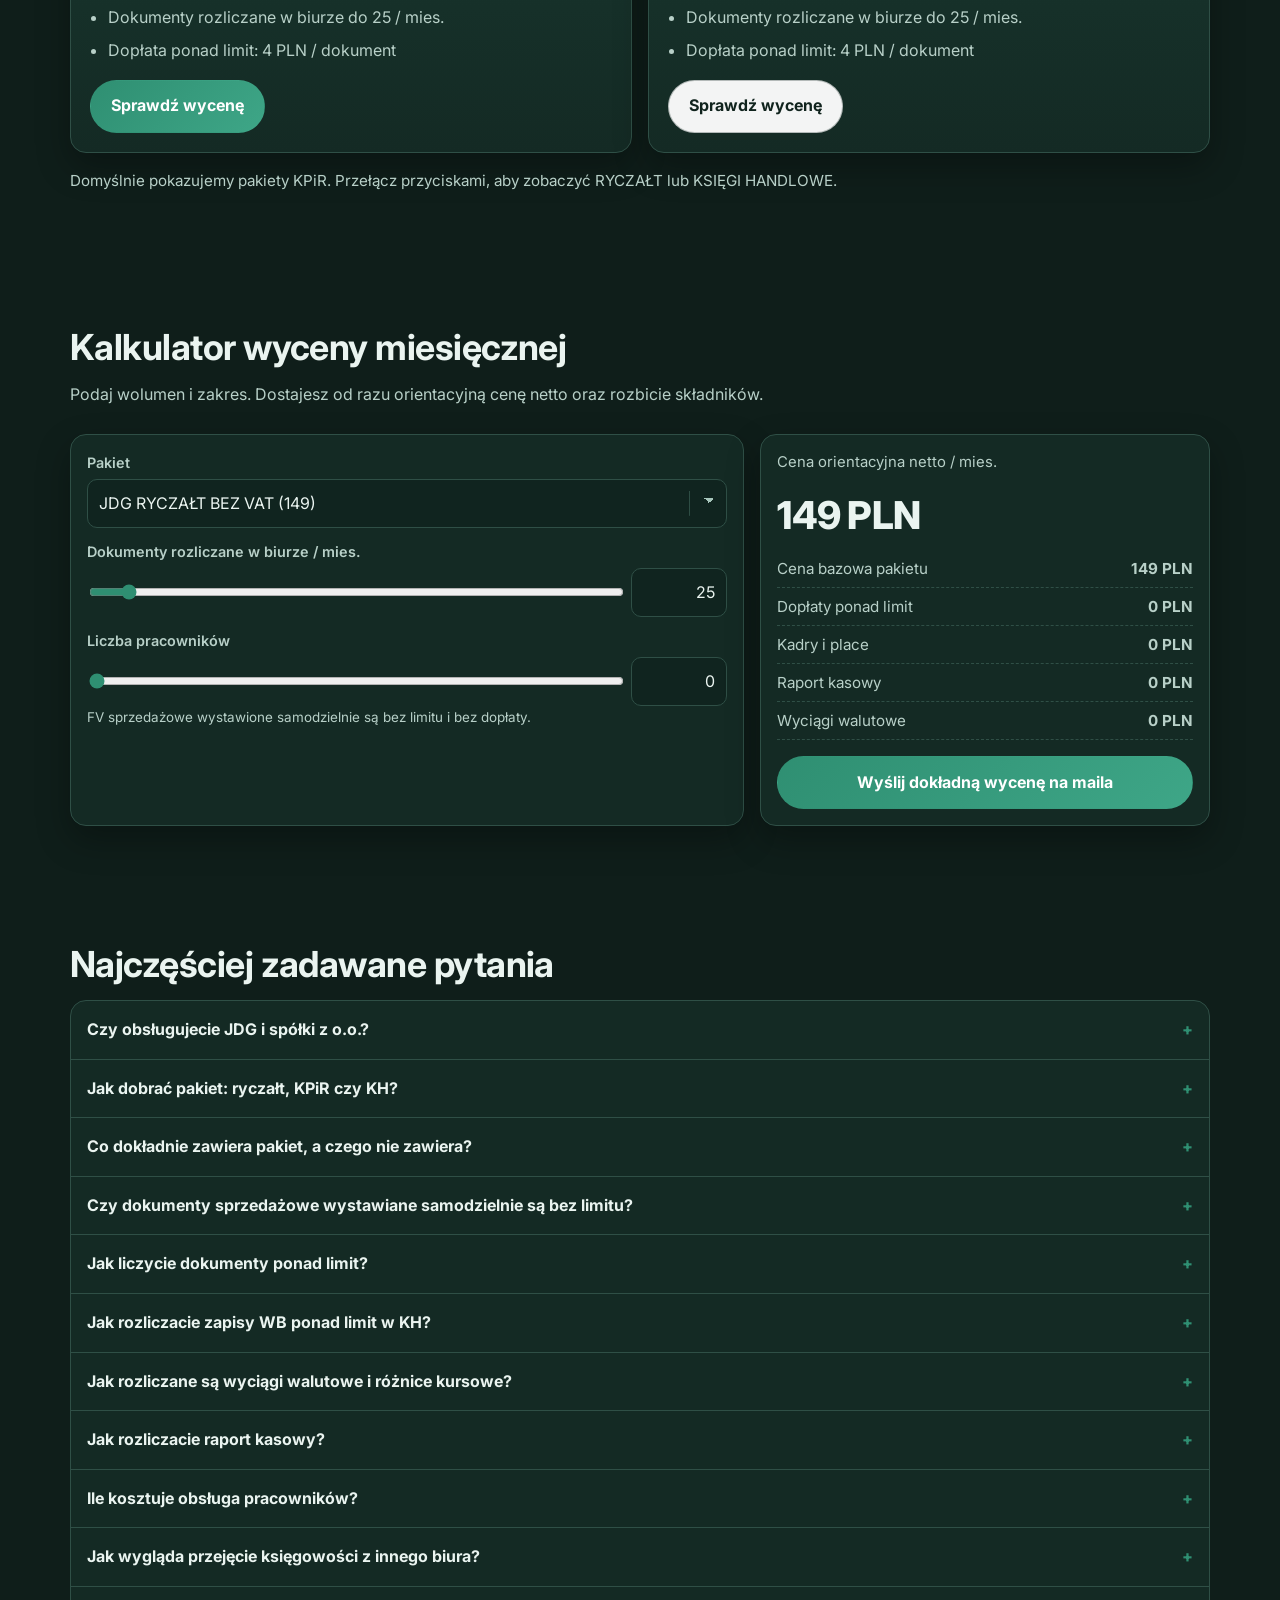
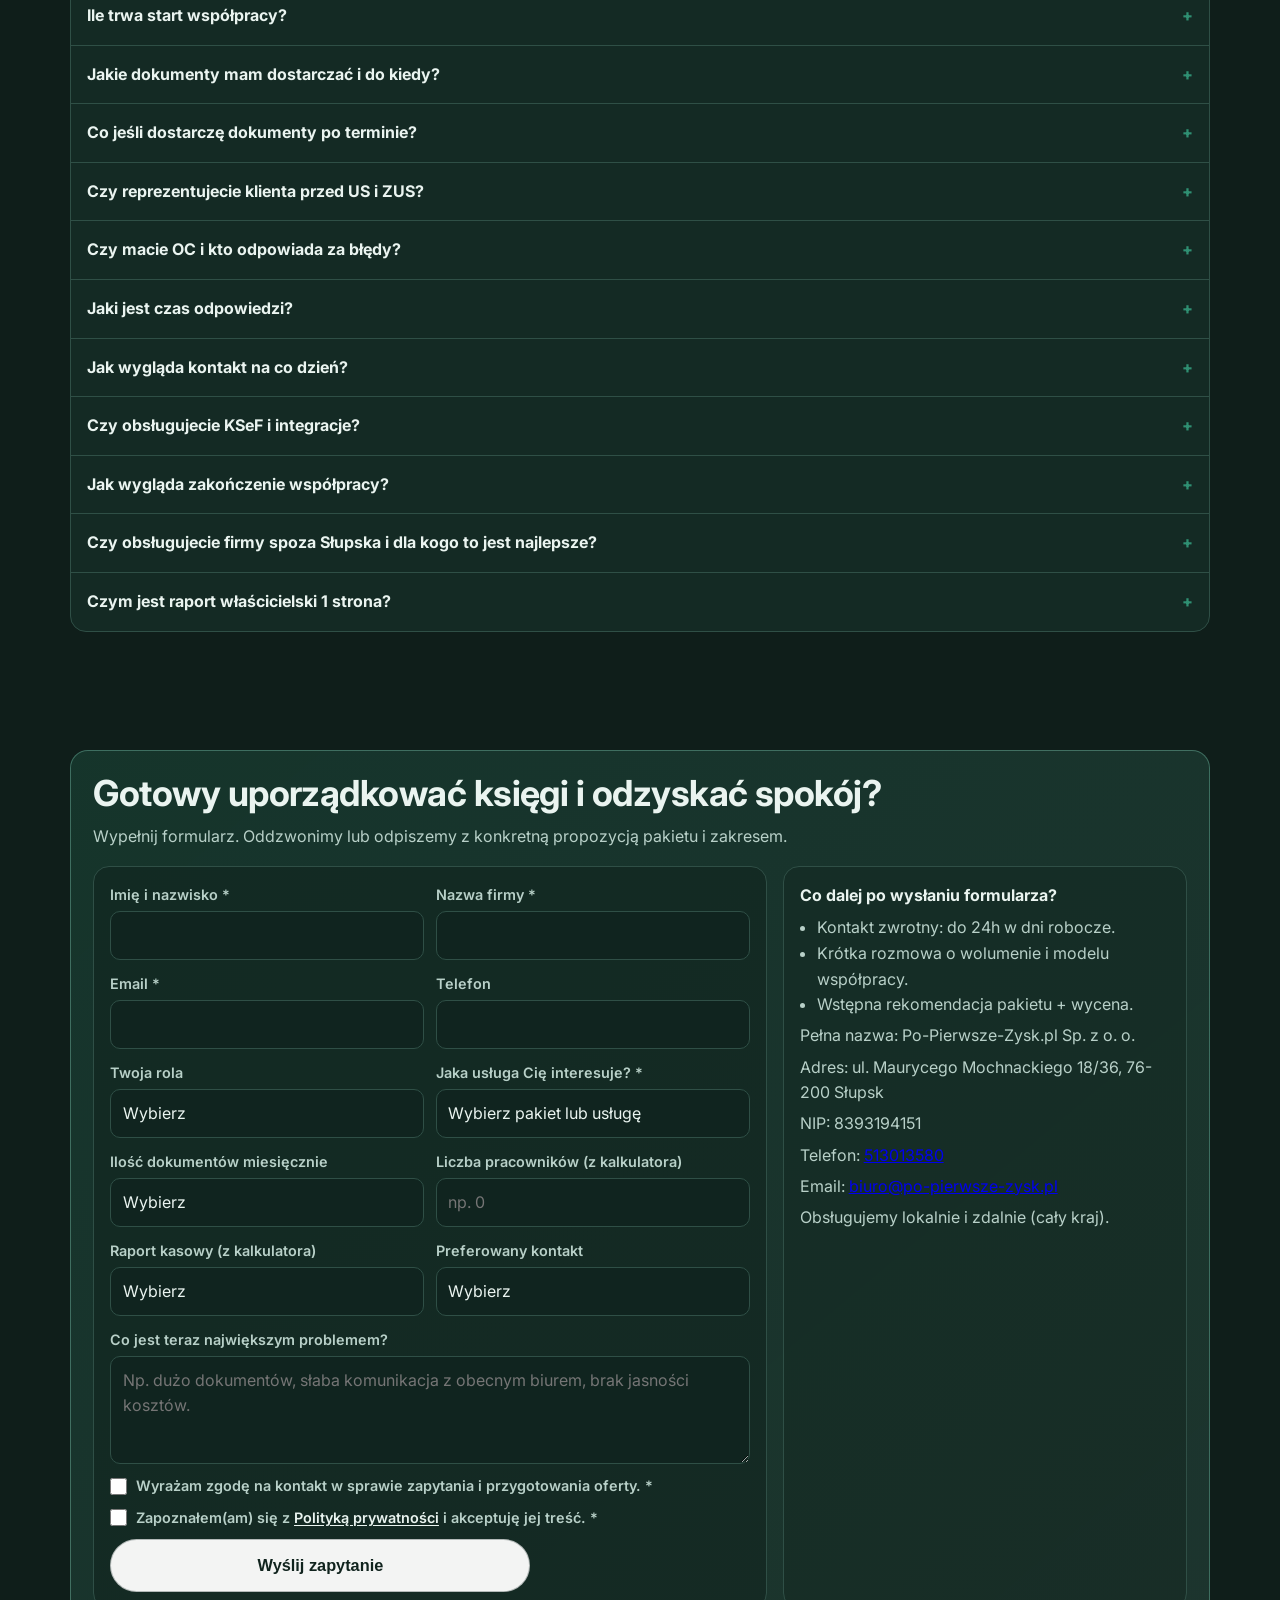
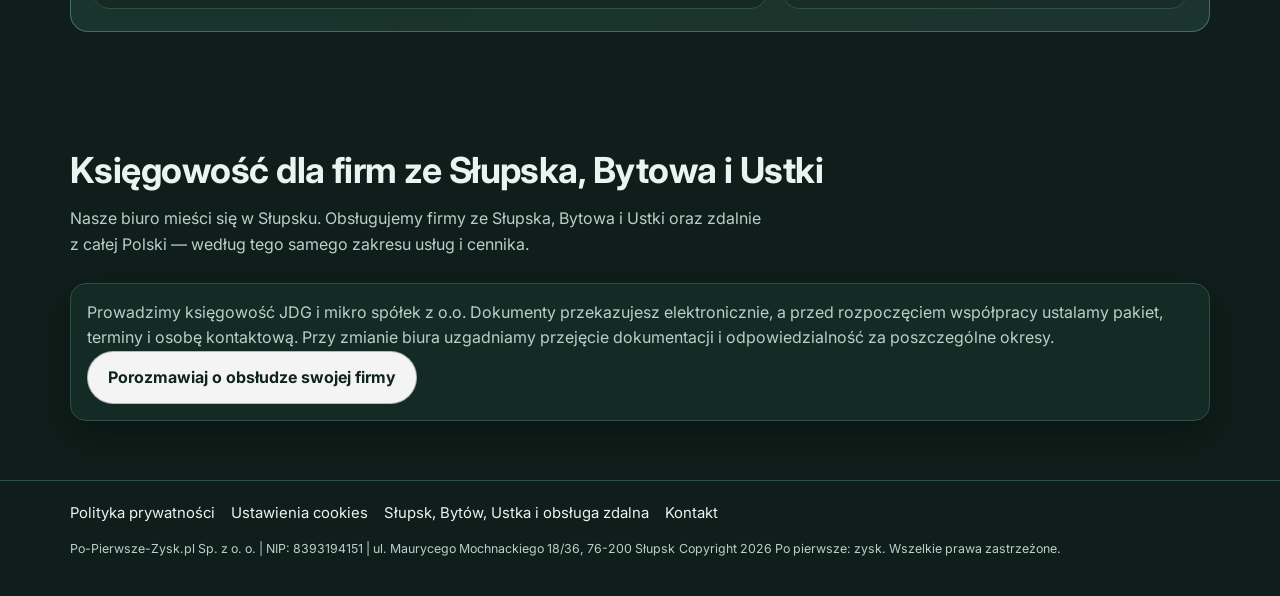
==== commit 0d5af37d: "Unify payroll fee at PLN 50 and consolidate city pages" ====
--- a/index.html
+++ b/index.html
@@ -800,15 +800,7 @@
       <a class="brand" href="#top">Po pierwsze zysk - nowoczesna księgowość</a>
       <nav class="nav" aria-label="Nawigacja główna">
         <a href="#cennik">Cennik</a>
-        <details class="nav-dropdown">
-          <summary>Lokalizacje</summary>
-          <div class="nav-dropdown-list">
-            <a href="./biuro-rachunkowe-slupsk.html">Biuro rachunkowe Słupsk</a>
-            <a href="./biuro-rachunkowe-bytow.html">Biuro rachunkowe Bytów</a>
-            <a href="./biuro-rachunkowe-ustka.html">Biuro rachunkowe Ustka</a>
-            <a href="#lokalizacje">Wszystkie lokalizacje na stronie</a>
-          </div>
-        </details>
+        <a href="#lokalizacje">Obszar obsługi</a>
         <a href="#kalkulator">Kalkulator</a>
         <a href="./ryczalt-ewidencjonowany.html">Ryczałt</a>
         <a href="./kpir-ksiega-przychodow-i-rozchodow.html">KPiR</a>
@@ -907,7 +899,7 @@
           <strong>Dodatki i zasady</strong>
           <ul class="list" style="margin-top:0.6rem;">
             <li>Dokumenty/FV sprzedażowe wystawione samodzielnie: bez limitu i bez dopłaty.</li>
-            <li>Kadry i place: 40 PLN netto / pracownik / mies.</li>
+            <li>Kadry i place: 50 PLN netto / pracownik / mies.</li>
             <li>Raport kasowy i walutowe rozliczane jako pozycje osobne.</li>
             <li>Przejęcie księgowości z innego biura realizujemy krok po kroku według checklisty.</li>
             <li>SLA v1: potwierdzenie wiadomości tego samego dnia roboczego.</li>
@@ -1147,7 +1139,7 @@
         </article>
         <article class="faq-item" role="listitem">
           <button class="faq-q" aria-expanded="false" aria-controls="faq-a9" id="faq-q9">Ile kosztuje obsługa pracowników?<span class="chevron">+</span></button>
-          <div class="faq-a" id="faq-a9" role="region" aria-labelledby="faq-q9"><p>Pozycja dodatkowa: 40 PLN netto / pracownik / miesiąc.</p><p>Zatrudnienie i zwolnienie: 50 PLN netto za zdarzenie.</p></div>
+          <div class="faq-a" id="faq-a9" role="region" aria-labelledby="faq-q9"><p>Pozycja dodatkowa: 50 PLN netto / pracownik / miesiąc.</p><p>Zatrudnienie i zwolnienie: 50 PLN netto za zdarzenie.</p></div>
         </article>
         <article class="faq-item" role="listitem">
           <button class="faq-q" aria-expanded="false" aria-controls="faq-a10" id="faq-q10">Jak wygląda przejęcie księgowości z innego biura?<span class="chevron">+</span></button>
@@ -1359,24 +1351,11 @@
     </section>
 
     <section id="lokalizacje" class="container">
-      <h2 class="reveal">Obsługiwane lokalizacje</h2>
-      <p class="section-intro reveal">Jeśli szukasz biura rachunkowego lokalnie, przejdź do dedykowanej strony miasta.</p>
-      <div class="cards">
-        <article class="card reveal">
-          <strong>Biuro rachunkowe Słupsk</strong>
-          <p>JDG i mikro spółki z o.o., jasne pakiety i szybki start współpracy.</p>
-          <a class="btn btn-ghost" href="./biuro-rachunkowe-slupsk.html">Przejdź do strony Słupsk</a>
-        </article>
-        <article class="card reveal">
-          <strong>Biuro rachunkowe Bytów</strong>
-          <p>Księgowość dla firm z Bytowa i okolic, z jasnym zakresem i terminami.</p>
-          <a class="btn btn-ghost" href="./biuro-rachunkowe-bytow.html">Przejdź do strony Bytów</a>
-        </article>
-        <article class="card reveal">
-          <strong>Biuro rachunkowe Ustka</strong>
-          <p>Obsługa firm z Ustki, także przy sezonowych wzrostach liczby dokumentów.</p>
-          <a class="btn btn-ghost" href="./biuro-rachunkowe-ustka.html">Przejdź do strony Ustka</a>
-        </article>
+      <h2 class="reveal">Księgowość dla firm ze Słupska, Bytowa i Ustki</h2>
+      <p class="section-intro reveal">Nasze biuro mieści się w Słupsku. Obsługujemy firmy ze Słupska, Bytowa i Ustki oraz zdalnie z całej Polski — według tego samego zakresu usług i cennika.</p>
+      <div class="card reveal">
+        <p>Prowadzimy księgowość JDG i mikro spółek z o.o. Dokumenty przekazujesz elektronicznie, a przed rozpoczęciem współpracy ustalamy pakiet, terminy i osobę kontaktową. Przy zmianie biura uzgadniamy przejęcie dokumentacji i odpowiedzialność za poszczególne okresy.</p>
+        <a class="btn btn-ghost" href="#kontakt">Porozmawiaj o obsłudze swojej firmy</a>
       </div>
     </section>
   </main>
@@ -1386,9 +1365,7 @@
       <div class="footer-links">
         <a href="./polityka-prywatnosci.html">Polityka prywatności</a>
         <a href="#" data-open-cookie-settings>Ustawienia cookies</a>
-        <a href="./biuro-rachunkowe-slupsk.html">Słupsk</a>
-        <a href="./biuro-rachunkowe-bytow.html">Bytów</a>
-        <a href="./biuro-rachunkowe-ustka.html">Ustka</a>
+        <a href="#lokalizacje">Słupsk, Bytów, Ustka i obsługa zdalna</a>
         <a href="mailto:biuro@po-pierwsze-zysk.pl">Kontakt</a>
       </div>
       <small>Po-Pierwsze-Zysk.pl Sp. z o. o. | NIP: 8393194151 | ul. Maurycego Mochnackiego 18/36, 76-200 Słupsk</small>
@@ -1719,7 +1696,7 @@
           Math.max(0, wb - selected.wbLimit) * 2;
       }
 
-      const hr = readInt(calcEls.employees) * 40;
+      const hr = readInt(calcEls.employees) * 50;
       const fx = selected.fxAllowed ? readInt(calcEls.fx) * 4 : 0;
       const cash = selected.cashAllowed && calcEls.cashEnabled.value === '1' ? (100 + readInt(calcEls.cashDocs) * 4) : 0;
       const total = base + overLimit + hr + cash + fx;
